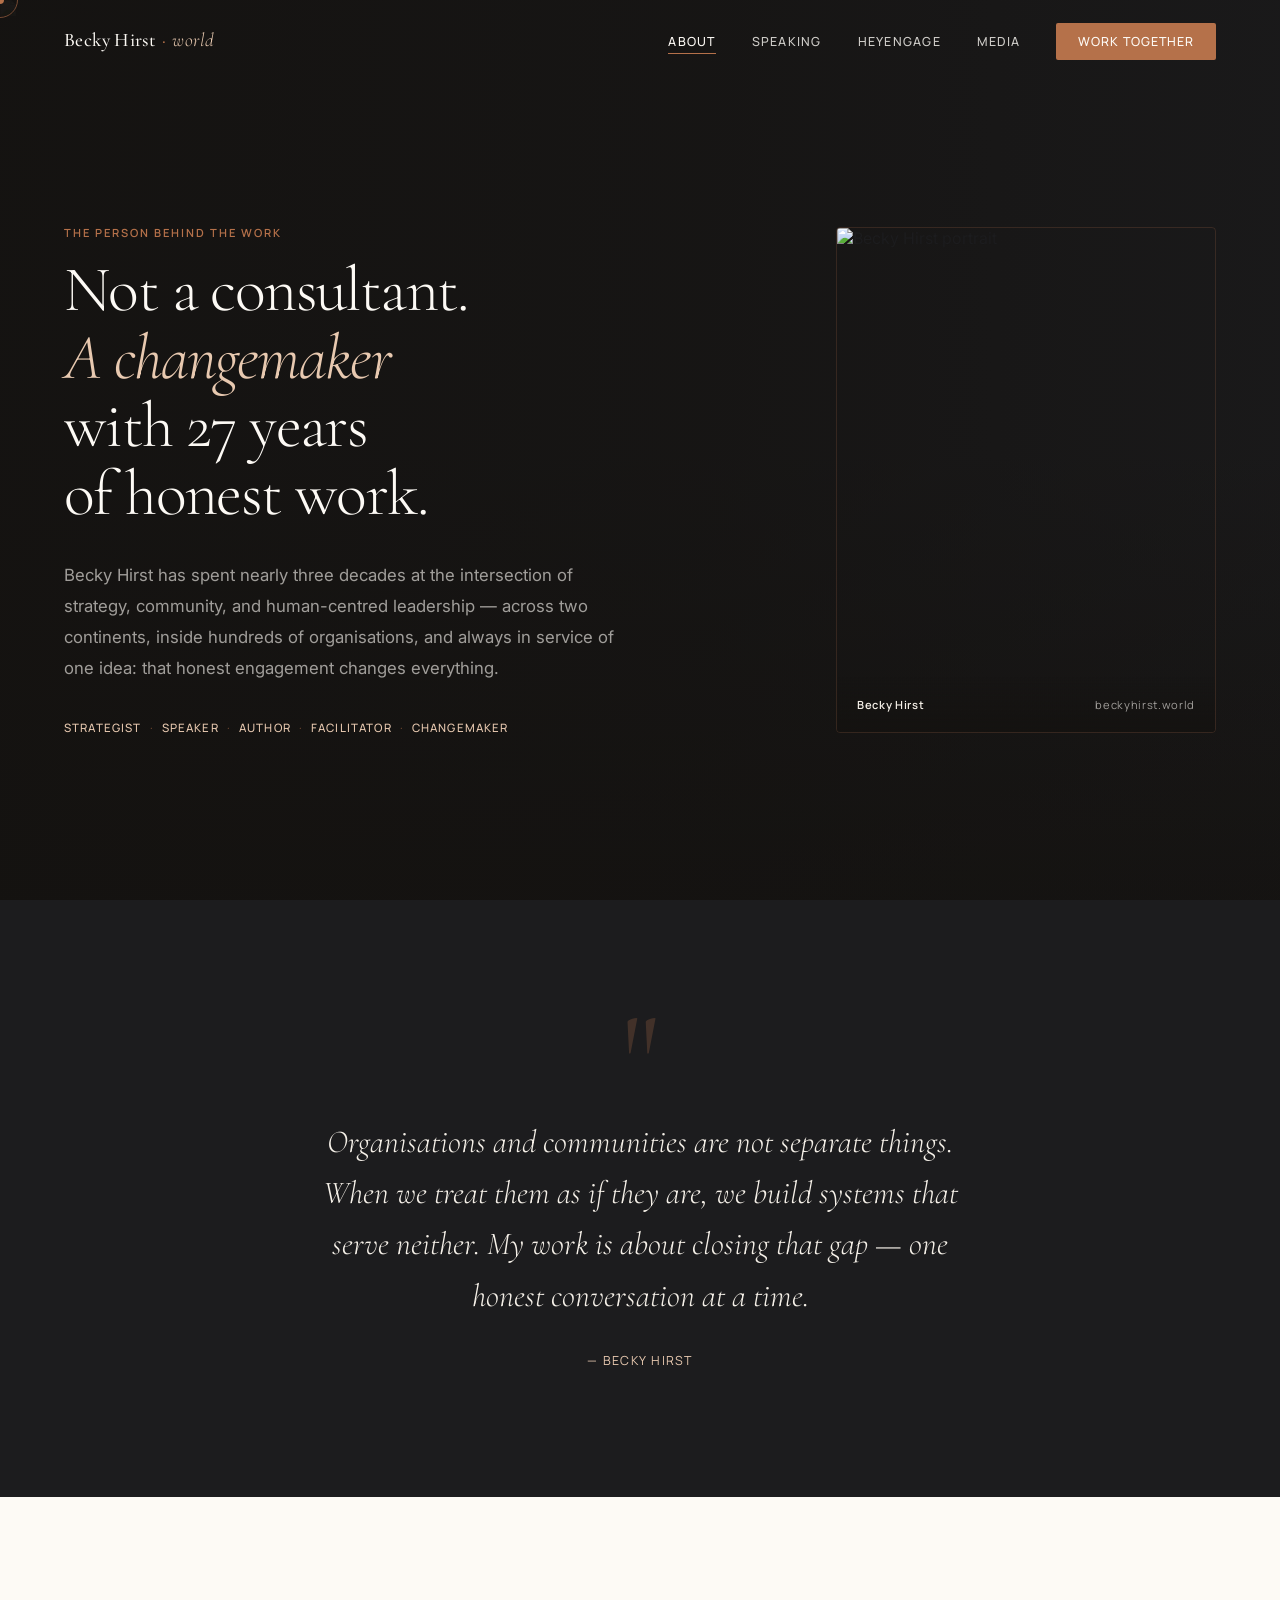
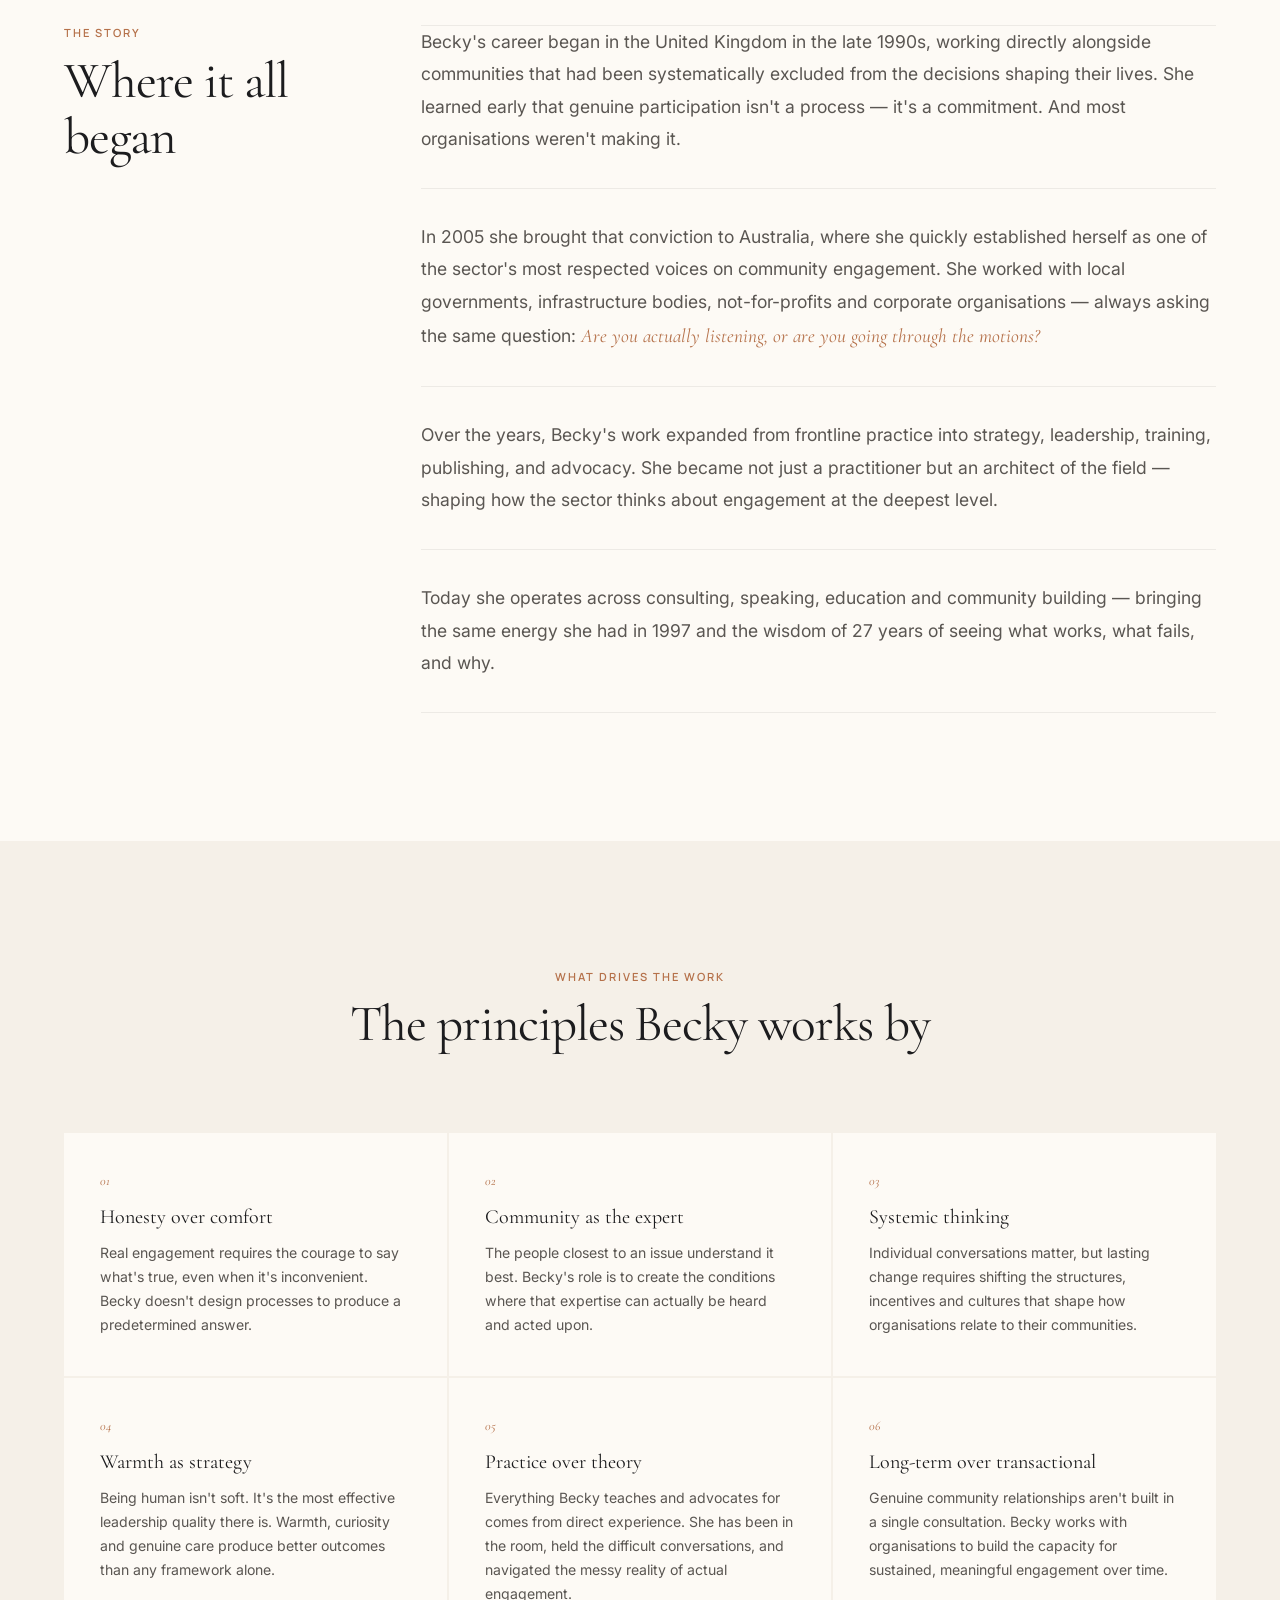
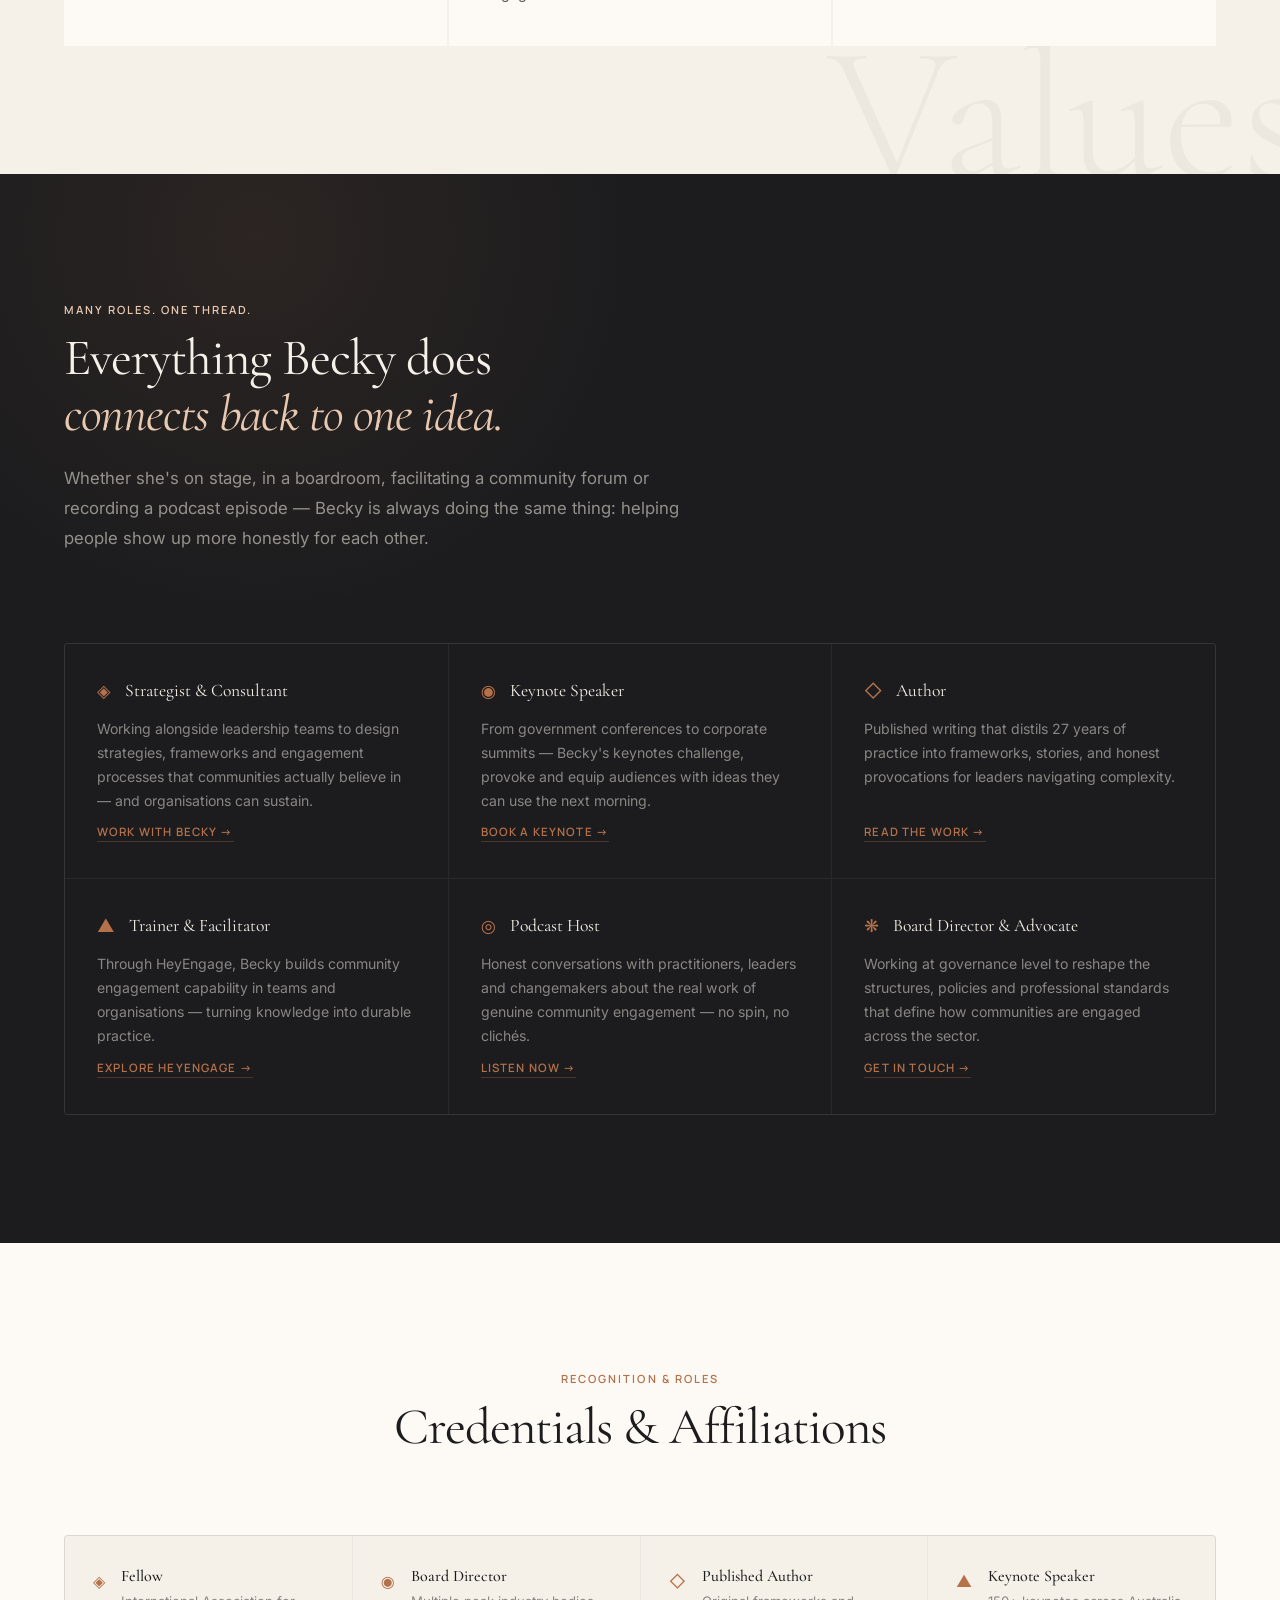
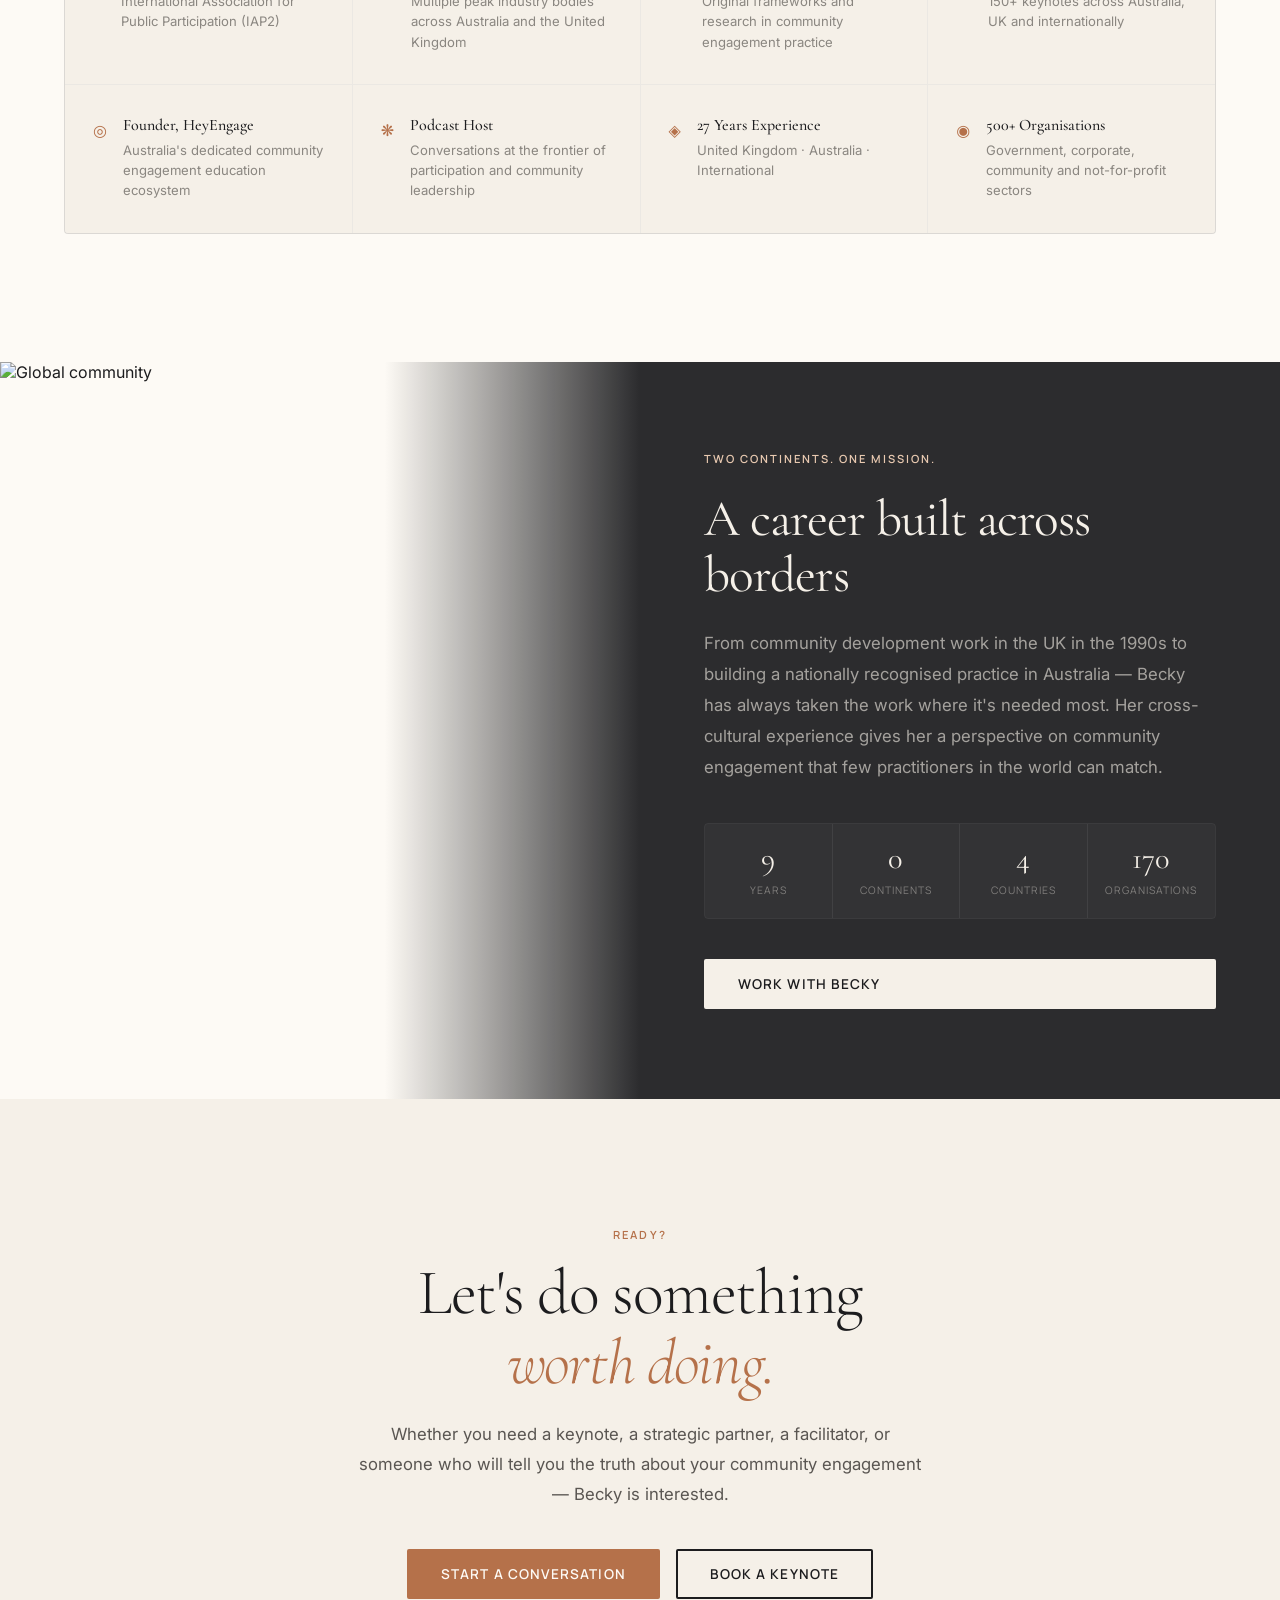
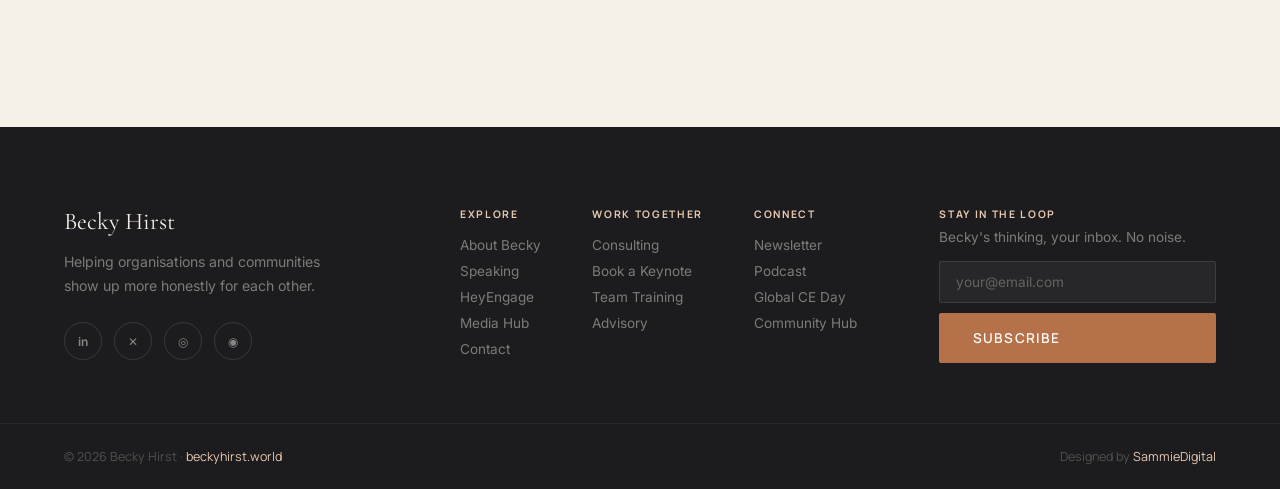
==== about.html @ a21f8114 "Add files via upload" ====
<!DOCTYPE html>
<html lang="en">
<head>
  <meta charset="UTF-8" />
  <meta name="viewport" content="width=device-width, initial-scale=1.0" />
  <meta name="description" content="About Becky Hirst — 27 years helping organisations and communities show up more honestly for each other. Community engagement specialist, strategist, author and changemaker." />
  <title>About — Becky Hirst</title>

  <link rel="preconnect" href="https://fonts.googleapis.com" />
  <link rel="preconnect" href="https://fonts.gstatic.com" crossorigin />
  <link href="https://fonts.googleapis.com/css2?family=Cormorant+Garamond:ital,wght@0,300;0,400;0,500;0,600;1,300;1,400;1,500&family=Inter:wght@300;400;500;600&family=Manrope:wght@300;400;500;600;700&display=swap" rel="stylesheet" />

  <link rel="stylesheet" href="styles.css" />
  <link rel="stylesheet" href="about.css" />
</head>
<body>

  <!-- CURSOR -->
  <div class="cursor" id="cursor"></div>
  <div class="cursor-follower" id="cursorFollower"></div>

  <!-- ===================== NAVIGATION ===================== -->
  <nav class="nav" id="nav">
    <div class="nav-inner">
      <a href="index.html" class="nav-logo">
        <span class="nav-logo-name">Becky Hirst</span>
        <span class="nav-logo-dot">·</span>
        <span class="nav-logo-world">world</span>
      </a>
      <ul class="nav-links" id="navLinks">
        <li><a href="about.html" class="nav-link nav-link--current">About</a></li>
        <li><a href="speaking.html" class="nav-link">Speaking</a></li>
        <li><a href="heyengage.html" class="nav-link">HeyEngage</a></li>
        <li><a href="media.html" class="nav-link">Media</a></li>
        <li><a href="contact.html" class="nav-link nav-link--cta">Work Together</a></li>
      </ul>
      <button class="nav-toggle" id="navToggle" aria-label="Toggle navigation">
        <span></span><span></span>
      </button>
    </div>
  </nav>

  <!-- ===================== HERO ===================== -->
  <section class="about-hero">
    <div class="about-hero-bg">
      <img
        src="https://images.unsplash.com/photo-1551836022-d5d88e9218df?w=1600&auto=format&fit=crop&q=80"
        alt="Becky Hirst"
        class="about-hero-img"
        loading="eager"
      />
      <div class="about-hero-overlay"></div>
    </div>

    <div class="about-hero-content">
      <div class="about-hero-left">
        <div class="reveal-up">
          <span class="section-eyebrow">The Person Behind the Work</span>
          <h1 class="about-hero-headline">
            Not a consultant.<br />
            <em>A changemaker</em><br />
            with 27 years<br />
            of honest work.
          </h1>
        </div>
        <p class="about-hero-sub reveal-up" data-delay="150">
          Becky Hirst has spent nearly three decades at the intersection of strategy, community, and human-centred leadership — across two continents, inside hundreds of organisations, and always in service of one idea: that honest engagement changes everything.
        </p>
        <div class="about-hero-roles reveal-up" data-delay="250">
          <span>Strategist</span>
          <span>·</span>
          <span>Speaker</span>
          <span>·</span>
          <span>Author</span>
          <span>·</span>
          <span>Facilitator</span>
          <span>·</span>
          <span>Changemaker</span>
        </div>
      </div>

      <div class="about-hero-right reveal-up" data-delay="100">
        <div class="about-hero-portrait">
          <img
            src="https://images.unsplash.com/photo-1573496359142-b8d87734a5a2?w=800&auto=format&fit=crop&q=80"
            alt="Becky Hirst portrait"
            loading="eager"
          />
          <div class="about-portrait-caption">
            <span>Becky Hirst</span>
            <span>beckyhirst.world</span>
          </div>
        </div>
      </div>
    </div>
  </section>

  <!-- ===================== SECTION: BELIEF ===================== -->
  <section class="belief">
    <div class="container">
      <div class="belief-inner reveal-up">
        <span class="belief-mark">"</span>
        <blockquote class="belief-quote">
          Organisations and communities are not separate things. When we treat them as if they are, we build systems that serve neither. My work is about closing that gap — one honest conversation at a time.
        </blockquote>
        <cite class="belief-cite">— Becky Hirst</cite>
      </div>
    </div>
  </section>

  <!-- ===================== SECTION: STORY ===================== -->
  <section class="story">
    <div class="container">
      <div class="story-grid">

        <div class="story-left reveal-up">
          <span class="section-eyebrow">The Story</span>
          <h2 class="section-title">Where it all began</h2>
        </div>

        <div class="story-right">
          <div class="story-block reveal-up" data-delay="0">
            <p>
              Becky's career began in the United Kingdom in the late 1990s, working directly alongside communities that had been systematically excluded from the decisions shaping their lives. She learned early that genuine participation isn't a process — it's a commitment. And most organisations weren't making it.
            </p>
          </div>

          <div class="story-block reveal-up" data-delay="100">
            <p>
              In 2005 she brought that conviction to Australia, where she quickly established herself as one of the sector's most respected voices on community engagement. She worked with local governments, infrastructure bodies, not-for-profits and corporate organisations — always asking the same question: <em>Are you actually listening, or are you going through the motions?</em>
            </p>
          </div>

          <div class="story-block reveal-up" data-delay="200">
            <p>
              Over the years, Becky's work expanded from frontline practice into strategy, leadership, training, publishing, and advocacy. She became not just a practitioner but an architect of the field — shaping how the sector thinks about engagement at the deepest level.
            </p>
          </div>

          <div class="story-block reveal-up" data-delay="300">
            <p>
              Today she operates across consulting, speaking, education and community building — bringing the same energy she had in 1997 and the wisdom of 27 years of seeing what works, what fails, and why.
            </p>
          </div>
        </div>

      </div>
    </div>
  </section>

  <!-- ===================== SECTION: VALUES ===================== -->
  <section class="values">
    <div class="values-bg-text" aria-hidden="true">Values</div>
    <div class="container">
      <div class="section-header reveal-up">
        <span class="section-eyebrow">What Drives the Work</span>
        <h2 class="section-title">The principles Becky works by</h2>
      </div>

      <div class="values-grid">

        <div class="value-card reveal-up" data-delay="0">
          <div class="value-number">01</div>
          <h3>Honesty over comfort</h3>
          <p>Real engagement requires the courage to say what's true, even when it's inconvenient. Becky doesn't design processes to produce a predetermined answer.</p>
        </div>

        <div class="value-card reveal-up" data-delay="80">
          <div class="value-number">02</div>
          <h3>Community as the expert</h3>
          <p>The people closest to an issue understand it best. Becky's role is to create the conditions where that expertise can actually be heard and acted upon.</p>
        </div>

        <div class="value-card reveal-up" data-delay="160">
          <div class="value-number">03</div>
          <h3>Systemic thinking</h3>
          <p>Individual conversations matter, but lasting change requires shifting the structures, incentives and cultures that shape how organisations relate to their communities.</p>
        </div>

        <div class="value-card reveal-up" data-delay="240">
          <div class="value-number">04</div>
          <h3>Warmth as strategy</h3>
          <p>Being human isn't soft. It's the most effective leadership quality there is. Warmth, curiosity and genuine care produce better outcomes than any framework alone.</p>
        </div>

        <div class="value-card reveal-up" data-delay="320">
          <div class="value-number">05</div>
          <h3>Practice over theory</h3>
          <p>Everything Becky teaches and advocates for comes from direct experience. She has been in the room, held the difficult conversations, and navigated the messy reality of actual engagement.</p>
        </div>

        <div class="value-card reveal-up" data-delay="400">
          <div class="value-number">06</div>
          <h3>Long-term over transactional</h3>
          <p>Genuine community relationships aren't built in a single consultation. Becky works with organisations to build the capacity for sustained, meaningful engagement over time.</p>
        </div>

      </div>
    </div>
  </section>

  <!-- ===================== SECTION: DIMENSIONS ===================== -->
  <section class="dimensions">
    <div class="dimensions-inner">

      <div class="dimensions-intro reveal-up">
        <span class="section-eyebrow section-eyebrow--light">Many Roles. One Thread.</span>
        <h2 class="section-title section-title--light">Everything Becky does<br /><em>connects back to one idea.</em></h2>
        <p>Whether she's on stage, in a boardroom, facilitating a community forum or recording a podcast episode — Becky is always doing the same thing: helping people show up more honestly for each other.</p>
      </div>

      <div class="dimensions-cards">

        <div class="dim-card reveal-up" data-delay="0">
          <div class="dim-card-top">
            <span class="dim-icon">◈</span>
            <h3>Strategist & Consultant</h3>
          </div>
          <p>Working alongside leadership teams to design strategies, frameworks and engagement processes that communities actually believe in — and organisations can sustain.</p>
          <a href="contact.html" class="dim-link">Work with Becky →</a>
        </div>

        <div class="dim-card reveal-up" data-delay="80">
          <div class="dim-card-top">
            <span class="dim-icon">◉</span>
            <h3>Keynote Speaker</h3>
          </div>
          <p>From government conferences to corporate summits — Becky's keynotes challenge, provoke and equip audiences with ideas they can use the next morning.</p>
          <a href="speaking.html" class="dim-link">Book a Keynote →</a>
        </div>

        <div class="dim-card reveal-up" data-delay="160">
          <div class="dim-card-top">
            <span class="dim-icon">◇</span>
            <h3>Author</h3>
          </div>
          <p>Published writing that distils 27 years of practice into frameworks, stories, and honest provocations for leaders navigating complexity.</p>
          <a href="media.html" class="dim-link">Read the Work →</a>
        </div>

        <div class="dim-card reveal-up" data-delay="240">
          <div class="dim-card-top">
            <span class="dim-icon">▲</span>
            <h3>Trainer & Facilitator</h3>
          </div>
          <p>Through HeyEngage, Becky builds community engagement capability in teams and organisations — turning knowledge into durable practice.</p>
          <a href="heyengage.html" class="dim-link">Explore HeyEngage →</a>
        </div>

        <div class="dim-card reveal-up" data-delay="320">
          <div class="dim-card-top">
            <span class="dim-icon">◎</span>
            <h3>Podcast Host</h3>
          </div>
          <p>Honest conversations with practitioners, leaders and changemakers about the real work of genuine community engagement — no spin, no clichés.</p>
          <a href="media.html" class="dim-link">Listen Now →</a>
        </div>

        <div class="dim-card reveal-up" data-delay="400">
          <div class="dim-card-top">
            <span class="dim-icon">❋</span>
            <h3>Board Director & Advocate</h3>
          </div>
          <p>Working at governance level to reshape the structures, policies and professional standards that define how communities are engaged across the sector.</p>
          <a href="contact.html" class="dim-link">Get in Touch →</a>
        </div>

      </div>
    </div>
  </section>

  <!-- ===================== SECTION: CREDENTIALS ===================== -->
  <section class="credentials">
    <div class="container">
      <div class="section-header reveal-up">
        <span class="section-eyebrow">Recognition & Roles</span>
        <h2 class="section-title">Credentials & Affiliations</h2>
      </div>

      <div class="creds-grid">

        <div class="cred-item reveal-up" data-delay="0">
          <div class="cred-icon">◈</div>
          <div class="cred-body">
            <h4>Fellow</h4>
            <p>International Association for Public Participation (IAP2)</p>
          </div>
        </div>

        <div class="cred-item reveal-up" data-delay="60">
          <div class="cred-icon">◉</div>
          <div class="cred-body">
            <h4>Board Director</h4>
            <p>Multiple peak industry bodies across Australia and the United Kingdom</p>
          </div>
        </div>

        <div class="cred-item reveal-up" data-delay="120">
          <div class="cred-icon">◇</div>
          <div class="cred-body">
            <h4>Published Author</h4>
            <p>Original frameworks and research in community engagement practice</p>
          </div>
        </div>

        <div class="cred-item reveal-up" data-delay="180">
          <div class="cred-icon">▲</div>
          <div class="cred-body">
            <h4>Keynote Speaker</h4>
            <p>150+ keynotes across Australia, UK and internationally</p>
          </div>
        </div>

        <div class="cred-item reveal-up" data-delay="240">
          <div class="cred-icon">◎</div>
          <div class="cred-body">
            <h4>Founder, HeyEngage</h4>
            <p>Australia's dedicated community engagement education ecosystem</p>
          </div>
        </div>

        <div class="cred-item reveal-up" data-delay="300">
          <div class="cred-icon">❋</div>
          <div class="cred-body">
            <h4>Podcast Host</h4>
            <p>Conversations at the frontier of participation and community leadership</p>
          </div>
        </div>

        <div class="cred-item reveal-up" data-delay="360">
          <div class="cred-icon">◈</div>
          <div class="cred-body">
            <h4>27 Years Experience</h4>
            <p>United Kingdom · Australia · International</p>
          </div>
        </div>

        <div class="cred-item reveal-up" data-delay="420">
          <div class="cred-icon">◉</div>
          <div class="cred-body">
            <h4>500+ Organisations</h4>
            <p>Government, corporate, community and not-for-profit sectors</p>
          </div>
        </div>

      </div>
    </div>
  </section>

  <!-- ===================== SECTION: GLOBAL ===================== -->
  <section class="global-reach">
    <div class="global-image-col">
      <img
        src="https://images.unsplash.com/photo-1529156069898-49953e39b3ac?w=900&auto=format&fit=crop&q=80"
        alt="Global community"
        class="global-img"
        loading="lazy"
      />
      <div class="global-img-overlay"></div>
    </div>

    <div class="global-content-col reveal-up">
      <span class="section-eyebrow section-eyebrow--light">Two Continents. One Mission.</span>
      <h2 class="section-title section-title--light">A career built across borders</h2>
      <p class="global-desc">
        From community development work in the UK in the 1990s to building a nationally recognised practice in Australia — Becky has always taken the work where it's needed most. Her cross-cultural experience gives her a perspective on community engagement that few practitioners in the world can match.
      </p>

      <div class="global-stats">
        <div class="global-stat">
          <strong class="counter" data-count="27">0</strong>
          <span>Years</span>
        </div>
        <div class="global-stat">
          <strong class="counter" data-count="2">0</strong>
          <span>Continents</span>
        </div>
        <div class="global-stat">
          <strong class="counter" data-count="12">0</strong>
          <span>Countries</span>
        </div>
        <div class="global-stat">
          <strong class="counter" data-count="500">0</strong>
          <span>Organisations</span>
        </div>
      </div>

      <a href="contact.html" class="btn btn-light">Work with Becky</a>
    </div>
  </section>

  <!-- ===================== SECTION: CTA ===================== -->
  <section class="about-cta">
    <div class="container">
      <div class="about-cta-inner reveal-up">
        <span class="section-eyebrow">Ready?</span>
        <h2 class="about-cta-headline">
          Let's do something<br /><em>worth doing.</em>
        </h2>
        <p>Whether you need a keynote, a strategic partner, a facilitator, or someone who will tell you the truth about your community engagement — Becky is interested.</p>
        <div class="about-cta-actions">
          <a href="contact.html" class="btn btn-primary">Start a Conversation</a>
          <a href="speaking.html" class="btn btn-outline">Book a Keynote</a>
        </div>
      </div>
    </div>
  </section>

  <!-- ===================== FOOTER ===================== -->
  <footer class="footer">
    <div class="footer-inner">
      <div class="footer-brand">
        <a href="index.html" class="footer-logo">Becky Hirst</a>
        <p class="footer-tagline">Helping organisations and communities<br />show up more honestly for each other.</p>
        <div class="footer-socials">
          <a href="#" class="social-link" aria-label="LinkedIn">in</a>
          <a href="#" class="social-link" aria-label="Twitter/X">✕</a>
          <a href="#" class="social-link" aria-label="Instagram">◎</a>
          <a href="#" class="social-link" aria-label="Podcast">◉</a>
        </div>
      </div>

      <nav class="footer-nav" aria-label="Footer navigation">
        <div class="footer-nav-col">
          <h5>Explore</h5>
          <a href="about.html">About Becky</a>
          <a href="speaking.html">Speaking</a>
          <a href="heyengage.html">HeyEngage</a>
          <a href="media.html">Media Hub</a>
          <a href="contact.html">Contact</a>
        </div>
        <div class="footer-nav-col">
          <h5>Work Together</h5>
          <a href="contact.html">Consulting</a>
          <a href="speaking.html">Book a Keynote</a>
          <a href="heyengage.html">Team Training</a>
          <a href="contact.html">Advisory</a>
        </div>
        <div class="footer-nav-col">
          <h5>Connect</h5>
          <a href="#">Newsletter</a>
          <a href="#">Podcast</a>
          <a href="#">Global CE Day</a>
          <a href="#">Community Hub</a>
        </div>
      </nav>

      <div class="footer-newsletter">
        <h5>Stay in the loop</h5>
        <p>Becky's thinking, your inbox. No noise.</p>
        <div class="footer-form">
          <input type="email" placeholder="your@email.com" aria-label="Newsletter email" />
          <button class="btn btn-primary">Subscribe</button>
        </div>
      </div>
    </div>

    <div class="footer-bottom">
      <p>© 2026 Becky Hirst · <a href="index.html">beckyhirst.world</a></p>
      <p>Designed by <a href="https://sammiedigital.vercel.app/" target="_blank" rel="noopener noreferrer">SammieDigital</a></p>
    </div>
  </footer>

  <script src="script.js"></script>
</body>
</html>
---- styles.css ----
/* =====================================================
   BECKY HIRST · beckyhirst.world
   styles.css — Complete Design System
   ===================================================== */

/* ===================== CSS VARIABLES ===================== */
:root {
  /* Palette */
  --cream:        #F5F0E8;
  --cream-deep:   #EDE6D6;
  --charcoal:     #1C1C1E;
  --charcoal-mid: #2C2C2E;
  --charcoal-soft:#3A3A3C;
  --bronze:       #B5714A;
  --bronze-light: #C98A62;
  --bronze-pale:  #E8C9B0;
  --sage:         #7A8C7A;
  --sage-light:   #9BAA9B;
  --warm-white:   #FDFAF5;
  --mid-tone:     #8A8680;
  --text-primary: #1C1C1E;
  --text-secondary:#5A5652;
  --text-muted:   #8A8680;

  /* Typography */
  --font-display: 'Cormorant Garamond', Georgia, serif;
  --font-body:    'Inter', 'Manrope', system-ui, sans-serif;
  --font-ui:      'Manrope', 'Inter', system-ui, sans-serif;

  /* Spacing */
  --section-pad:  clamp(80px, 10vw, 140px);
  --container:    1280px;
  --gutter:       clamp(24px, 5vw, 80px);

  /* Motion */
  --ease-out:     cubic-bezier(0.16, 1, 0.3, 1);
  --ease-in-out:  cubic-bezier(0.65, 0, 0.35, 1);
  --dur-fast:     200ms;
  --dur-med:      400ms;
  --dur-slow:     700ms;
  --dur-xslow:    1000ms;
}

/* ===================== RESET & BASE ===================== */
*, *::before, *::after { box-sizing: border-box; margin: 0; padding: 0; }

html {
  scroll-behavior: smooth;
  font-size: 16px;
  -webkit-font-smoothing: antialiased;
  -moz-osx-font-smoothing: grayscale;
}

body {
  font-family: var(--font-body);
  color: var(--text-primary);
  background-color: var(--warm-white);
  overflow-x: hidden;
  cursor: none;
}

@media (hover: none) { body { cursor: auto; } }

img { display: block; width: 100%; height: 100%; object-fit: cover; }
a { text-decoration: none; color: inherit; }
button { cursor: none; border: none; background: none; font-family: inherit; }
input, textarea, select { font-family: var(--font-body); }
ul { list-style: none; }

/* ===================== CUSTOM CURSOR ===================== */
.cursor {
  position: fixed; top: 0; left: 0;
  width: 8px; height: 8px;
  background: var(--bronze);
  border-radius: 50%;
  pointer-events: none;
  z-index: 9999;
  transform: translate(-50%, -50%);
  transition: width var(--dur-fast), height var(--dur-fast), background var(--dur-fast);
}

.cursor-follower {
  position: fixed; top: 0; left: 0;
  width: 36px; height: 36px;
  border: 1.5px solid var(--bronze);
  border-radius: 50%;
  pointer-events: none;
  z-index: 9998;
  transform: translate(-50%, -50%);
  transition: transform 0.15s var(--ease-out), width var(--dur-med), height var(--dur-med), opacity var(--dur-fast);
  opacity: 0.6;
}

body.cursor-hover .cursor { width: 12px; height: 12px; background: var(--charcoal); }
body.cursor-hover .cursor-follower { width: 56px; height: 56px; opacity: 0.3; }

@media (hover: none) { .cursor, .cursor-follower { display: none; } }

/* ===================== TYPOGRAPHY ===================== */
h1, h2, h3, h4 { font-family: var(--font-display); font-weight: 400; line-height: 1.1; }

h1 { font-size: clamp(2.8rem, 6vw, 5.5rem); letter-spacing: -0.02em; }
h2 { font-size: clamp(2rem, 4vw, 3.5rem); }
h3 { font-size: clamp(1.3rem, 2.5vw, 1.9rem); }
h4 { font-size: clamp(1.1rem, 1.8vw, 1.4rem); }

.section-title { font-family: var(--font-display); font-weight: 400; letter-spacing: -0.02em; line-height: 1.1; color: var(--charcoal); }
.section-title--light { color: var(--cream); }

.section-eyebrow {
  font-family: var(--font-ui);
  font-size: 0.7rem;
  font-weight: 600;
  letter-spacing: 0.18em;
  text-transform: uppercase;
  color: var(--bronze);
  margin-bottom: 0.8rem;
  display: block;
}
.section-eyebrow--light { color: var(--bronze-pale); }

.section-desc {
  font-size: clamp(1rem, 1.5vw, 1.15rem);
  color: var(--text-secondary);
  line-height: 1.75;
  max-width: 560px;
  margin: 0 auto;
}

.section-header {
  text-align: center;
  margin-bottom: clamp(50px, 7vw, 80px);
}

.section-header .section-title { margin-bottom: 1rem; }

/* ===================== LAYOUT ===================== */
.container {
  max-width: var(--container);
  margin: 0 auto;
  padding: 0 var(--gutter);
}

/* ===================== BUTTONS ===================== */
.btn {
  display: inline-flex;
  align-items: center;
  gap: 0.5rem;
  font-family: var(--font-ui);
  font-size: 0.85rem;
  font-weight: 600;
  letter-spacing: 0.08em;
  text-transform: uppercase;
  padding: 14px 32px;
  border-radius: 2px;
  transition: all var(--dur-med) var(--ease-out);
  white-space: nowrap;
  cursor: none;
}

.btn-primary {
  background: var(--bronze);
  color: var(--warm-white);
  border: 2px solid var(--bronze);
}
.btn-primary:hover {
  background: var(--charcoal);
  border-color: var(--charcoal);
  transform: translateY(-2px);
}

.btn-ghost {
  background: transparent;
  color: var(--warm-white);
  border: 2px solid rgba(255,255,255,0.5);
}
.btn-ghost:hover {
  background: rgba(255,255,255,0.1);
  border-color: rgba(255,255,255,0.9);
}

.btn-ghost-light {
  background: transparent;
  color: var(--cream);
  border: 2px solid rgba(245,240,232,0.4);
}
.btn-ghost-light:hover {
  background: rgba(245,240,232,0.1);
  border-color: var(--cream);
}

.btn-light {
  background: var(--cream);
  color: var(--charcoal);
  border: 2px solid var(--cream);
}
.btn-light:hover {
  background: transparent;
  color: var(--cream);
}

.btn-outline {
  background: transparent;
  color: var(--charcoal);
  border: 2px solid var(--charcoal);
}
.btn-outline:hover {
  background: var(--charcoal);
  color: var(--warm-white);
}

.btn--full { width: 100%; justify-content: center; }

/* ===================== SCROLL ANIMATIONS ===================== */
.reveal-up {
  opacity: 0;
  transform: translateY(30px);
  transition: opacity 0.8s var(--ease-out), transform 0.8s var(--ease-out);
}
.reveal-up.is-visible { opacity: 1; transform: translateY(0); }

/* ===================== NAVIGATION ===================== */
.nav {
  position: fixed;
  top: 0; left: 0; right: 0;
  z-index: 1000;
  padding: 28px var(--gutter);
  transition: background var(--dur-med), padding var(--dur-med), backdrop-filter var(--dur-med);
}

.nav.scrolled {
  background: rgba(28, 28, 30, 0.92);
  backdrop-filter: blur(20px);
  -webkit-backdrop-filter: blur(20px);
  padding: 18px var(--gutter);
}

.nav-inner {
  max-width: var(--container);
  margin: 0 auto;
  display: flex;
  align-items: center;
  justify-content: space-between;
}

.nav-logo {
  font-family: var(--font-display);
  font-size: 1.2rem;
  color: var(--warm-white);
  letter-spacing: 0.02em;
  font-weight: 500;
}
.nav-logo-dot { color: var(--bronze); margin: 0 2px; }
.nav-logo-world { font-style: italic; font-weight: 300; color: var(--bronze-pale); }

.nav-links {
  display: flex;
  align-items: center;
  gap: 36px;
}

.nav-link {
  font-family: var(--font-ui);
  font-size: 0.78rem;
  font-weight: 500;
  letter-spacing: 0.1em;
  text-transform: uppercase;
  color: rgba(253,250,245,0.8);
  transition: color var(--dur-fast);
  position: relative;
}
.nav-link::after {
  content: '';
  position: absolute;
  bottom: -4px; left: 0;
  width: 0; height: 1px;
  background: var(--bronze);
  transition: width var(--dur-med) var(--ease-out);
}
.nav-link:hover { color: var(--warm-white); }
.nav-link:hover::after { width: 100%; }

.nav-link--cta {
  background: var(--bronze);
  color: var(--warm-white);
  padding: 10px 22px;
  border-radius: 2px;
  letter-spacing: 0.08em;
}
.nav-link--cta::after { display: none; }
.nav-link--cta:hover { background: var(--charcoal); }

.nav-toggle {
  display: none;
  flex-direction: column;
  gap: 6px;
  padding: 4px;
  cursor: none;
}
.nav-toggle span {
  display: block;
  width: 24px; height: 1.5px;
  background: var(--warm-white);
  transition: all var(--dur-med);
}

@media (max-width: 900px) {
  .nav-toggle { display: flex; }
  .nav-links {
    position: fixed;
    top: 0; right: 0;
    width: 100%; max-width: 340px;
    height: 100vh;
    background: var(--charcoal);
    flex-direction: column;
    justify-content: center;
    align-items: flex-start;
    padding: 80px 48px;
    gap: 28px;
    transform: translateX(100%);
    transition: transform var(--dur-slow) var(--ease-out);
    z-index: 999;
  }
  .nav-links.open { transform: translateX(0); }
  .nav-link { font-size: 1rem; color: var(--cream); }
  .nav-link--cta { margin-top: 16px; }
  .nav.nav-open .nav-toggle span:first-child { transform: rotate(45deg) translate(5px, 5px); }
  .nav.nav-open .nav-toggle span:last-child { transform: rotate(-45deg) translate(5px, -5px); }
}

/* ===================== HERO ===================== */
.hero {
  position: relative;
  height: 100vh;
  min-height: 720px;
  display: flex;
  flex-direction: column;
  justify-content: center;
  overflow: hidden;
}

.hero-bg { position: absolute; inset: 0; }

.hero-image-wrap {
  position: absolute; inset: 0;
  transform: scale(1.06);
  transition: transform 7s ease-out;
}
.hero-image-wrap.loaded { transform: scale(1); }

.hero-image {
  width: 100%; height: 100%;
  object-fit: cover;
  object-position: 60% 20%;
}

.hero-image-overlay {
  position: absolute; inset: 0;
  background:
    linear-gradient(to right, rgba(20,18,16,0.82) 0%, rgba(20,18,16,0.55) 50%, rgba(20,18,16,0.15) 100%),
    linear-gradient(to top, rgba(20,18,16,0.6) 0%, transparent 40%);
}

.hero-grain {
  position: absolute; inset: 0;
  opacity: 0.035;
  background-image: url("data:image/svg+xml,%3Csvg viewBox='0 0 256 256' xmlns='http://www.w3.org/2000/svg'%3E%3Cfilter id='noise'%3E%3CfeTurbulence type='fractalNoise' baseFrequency='0.9' numOctaves='4' stitchTiles='stitch'/%3E%3C/filter%3E%3Crect width='100%25' height='100%25' filter='url(%23noise)'/%3E%3C/svg%3E");
  background-size: 200px;
}

/* Two-column hero layout: content left, space for portrait right */
.hero-content {
  position: relative;
  z-index: 2;
  max-width: var(--container);
  margin: 0 auto;
  width: 100%;
  padding: 120px var(--gutter) 80px;
  display: grid;
  grid-template-columns: 1fr 1fr;
  align-items: center;
  min-height: 100%;
}

.hero-content-inner {
  display: flex;
  flex-direction: column;
  justify-content: center;
  grid-column: 1 / -1;
}

.hero-eyebrow {
  display: flex;
  align-items: center;
  gap: 14px;
  font-family: var(--font-ui);
  font-size: 0.68rem;
  font-weight: 600;
  letter-spacing: 0.2em;
  text-transform: uppercase;
  color: var(--bronze-pale);
  margin-bottom: 32px;
  opacity: 0.85;
}
.eyebrow-line {
  display: block;
  width: 36px; height: 1px;
  background: var(--bronze);
  flex-shrink: 0;
}

.hero-headline {
  font-family: var(--font-display);
  font-size: clamp(3rem, 5.2vw, 5.2rem);
  font-weight: 300;
  line-height: 1.06;
  color: var(--warm-white);
  letter-spacing: -0.025em;
  margin-bottom: 36px;
  max-width: 640px;
}
.hero-headline em {
  font-style: italic;
  color: var(--bronze-pale);
  font-weight: 300;
}

.hero-sub {
  font-family: var(--font-ui);
  font-size: clamp(0.88rem, 1.2vw, 1rem);
  color: rgba(253,250,245,0.55);
  letter-spacing: 0.1em;
  margin-bottom: 52px;
  font-weight: 300;
  text-transform: uppercase;
}

.hero-bottom-row {
  display: flex;
  align-items: center;
  justify-content: space-between;
  gap: 24px;
  flex-wrap: wrap;
}

.hero-actions {
  display: flex;
  gap: 14px;
  flex-wrap: wrap;
  align-items: center;
}

.hero-scroll-hint {
  position: absolute;
  bottom: 40px;
  left: var(--gutter);
  display: flex;
  flex-direction: row;
  align-items: center;
  gap: 14px;
  z-index: 3;
  opacity: 0.45;
}
.hero-scroll-hint:hover { opacity: 0.7; }
.hero-scroll-line {
  width: 48px; height: 1px;
  background: var(--warm-white);
  animation: scrollPulse 2s ease-in-out infinite;
}
.hero-scroll-hint span {
  font-family: var(--font-ui);
  font-size: 0.6rem;
  letter-spacing: 0.2em;
  text-transform: uppercase;
  color: var(--warm-white);
}

@keyframes scrollPulse {
  0%, 100% { width: 48px; opacity: 1; }
  50% { width: 64px; opacity: 0.6; }
}

@media (max-width: 860px) {
  .hero-content {
    grid-template-columns: 1fr;
    padding: 110px var(--gutter) 80px;
    align-items: flex-end;
  }
  .hero-headline { font-size: clamp(2.6rem, 7vw, 4rem); }
  .hero-image { object-position: 60% 20%; }
  .hero-stats { display: none; }
  .hero-bottom-row { justify-content: flex-start; }
}

@media (max-width: 540px) {
  .hero-content { padding-bottom: 60px; }
  .hero-sub { margin-bottom: 28px; }
  .hero-actions { flex-direction: column; gap: 10px; }
  .hero-actions .btn { text-align: center; justify-content: center; }
}

.hero-stats {
  display: flex;
  align-items: center;
  gap: 0;
}

.hero-stat {
  display: flex;
  flex-direction: column;
  align-items: center;
  padding: 0 24px;
  text-align: center;
}

.hero-stat-num {
  font-family: var(--font-display);
  font-size: 2rem;
  font-weight: 400;
  color: var(--warm-white);
  line-height: 1;
  margin-bottom: 4px;
}

.hero-stat-label {
  font-family: var(--font-ui);
  font-size: 0.62rem;
  letter-spacing: 0.1em;
  text-transform: uppercase;
  color: rgba(253,250,245,0.5);
}

.hero-stat-divider {
  width: 1px; height: 32px;
  background: rgba(255,255,255,0.12);
}

@media (max-width: 768px) {
  .hero-stats { display: none; }
  .hero-content { padding-bottom: 100px; }
}

/* ===================== SECTION 2: WORLD ===================== */
.world {
  padding: var(--section-pad) 0;
  background: var(--warm-white);
}

.world-grid {
  display: grid;
  grid-template-columns: repeat(3, 1fr);
  gap: 20px;
}

.world-card {
  position: relative;
  aspect-ratio: 3/4;
  overflow: hidden;
  border-radius: 4px;
  cursor: none;
}

.world-card-inner {
  position: relative;
  width: 100%; height: 100%;
}

.world-card-front,
.world-card-back {
  position: absolute;
  inset: 0;
  padding: 36px 32px;
  display: flex;
  flex-direction: column;
  justify-content: flex-end;
  transition: opacity var(--dur-slow) var(--ease-out), transform var(--dur-slow) var(--ease-out);
}

.world-card-front {
  background: linear-gradient(160deg, var(--cream-deep), var(--cream));
  border: 1px solid rgba(181,113,74,0.15);
}

.world-card:nth-child(2) .world-card-front { background: linear-gradient(160deg, #2C2C2E, #1C1C1E); }
.world-card:nth-child(2) .world-card-title { color: var(--warm-white); }
.world-card:nth-child(2) .world-card-teaser { color: rgba(253,250,245,0.5); }
.world-card:nth-child(2) .world-card-icon { color: var(--bronze); }

.world-card:nth-child(4) .world-card-front { background: linear-gradient(160deg, #4A3728, #3A2A1E); }
.world-card:nth-child(4) .world-card-title { color: var(--warm-white); }
.world-card:nth-child(4) .world-card-teaser { color: rgba(253,250,245,0.5); }
.world-card:nth-child(4) .world-card-icon { color: var(--bronze-pale); }

.world-card:nth-child(6) .world-card-front { background: linear-gradient(160deg, #3A4A3A, #2A3A2A); }
.world-card:nth-child(6) .world-card-title { color: var(--warm-white); }
.world-card:nth-child(6) .world-card-teaser { color: rgba(253,250,245,0.5); }
.world-card:nth-child(6) .world-card-icon { color: var(--sage-light); }

.world-card-icon {
  font-size: 1.8rem;
  color: var(--bronze);
  margin-bottom: 12px;
  line-height: 1;
  display: block;
}

.world-card-title {
  font-family: var(--font-display);
  font-size: 1.5rem;
  font-weight: 400;
  color: var(--charcoal);
  margin-bottom: 6px;
}

.world-card-teaser {
  font-family: var(--font-ui);
  font-size: 0.78rem;
  color: var(--text-muted);
  letter-spacing: 0.06em;
}

.world-card-back {
  background: var(--bronze);
  color: var(--warm-white);
  justify-content: center;
  opacity: 0;
  transform: translateY(12px);
}

.world-card-back h3 {
  font-family: var(--font-display);
  font-size: 1.4rem;
  font-weight: 400;
  margin-bottom: 14px;
  color: var(--warm-white);
}

.world-card-back p {
  font-size: 0.9rem;
  line-height: 1.65;
  color: rgba(253,250,245,0.85);
  margin-bottom: 20px;
}

.world-card-link {
  font-family: var(--font-ui);
  font-size: 0.75rem;
  font-weight: 600;
  letter-spacing: 0.1em;
  text-transform: uppercase;
  color: var(--warm-white);
  border-bottom: 1px solid rgba(255,255,255,0.4);
  padding-bottom: 3px;
  width: fit-content;
  transition: border-color var(--dur-fast);
}
.world-card-link:hover { border-color: var(--warm-white); }

.world-card:hover .world-card-front { opacity: 0; transform: translateY(-8px); }
.world-card:hover .world-card-back { opacity: 1; transform: translateY(0); }

@media (max-width: 900px) { .world-grid { grid-template-columns: repeat(2, 1fr); } }
@media (max-width: 540px) { .world-grid { grid-template-columns: 1fr; gap: 12px; }
  .world-card { aspect-ratio: 16/9; } }

/* ===================== SECTION 3: SERVICES ===================== */
.services {
  padding: var(--section-pad) 0;
  background: var(--charcoal);
  position: relative;
  overflow: hidden;
}

.services-bg-text {
  position: absolute;
  top: 50%;
  right: -2%;
  transform: translateY(-50%);
  font-family: var(--font-display);
  font-size: clamp(120px, 15vw, 200px);
  font-weight: 300;
  color: rgba(255,255,255,0.025);
  pointer-events: none;
  white-space: nowrap;
  line-height: 1;
}

.services-layout {
  display: grid;
  grid-template-columns: 1fr 1.4fr;
  gap: clamp(48px, 7vw, 100px);
  align-items: start;
}

.services-left .section-title { color: var(--cream); margin-bottom: 20px; }
.services-left .section-eyebrow { color: var(--bronze-pale); }

.services-intro {
  font-size: clamp(1rem, 1.5vw, 1.1rem);
  color: rgba(245,240,232,0.65);
  line-height: 1.75;
  margin-bottom: 36px;
}

.service-item {
  display: grid;
  grid-template-columns: 48px 1fr;
  gap: 24px;
  padding: 32px 0;
  border-bottom: 1px solid rgba(255,255,255,0.07);
  transition: all var(--dur-med);
  align-items: start;
}
.service-item:first-child { border-top: 1px solid rgba(255,255,255,0.07); }
.service-item:hover { padding-left: 8px; }

.service-number {
  font-family: var(--font-display);
  font-size: 0.9rem;
  color: var(--bronze);
  letter-spacing: 0.05em;
  padding-top: 4px;
  font-style: italic;
}

.service-body h3 {
  font-family: var(--font-display);
  font-size: 1.3rem;
  font-weight: 400;
  color: var(--cream);
  margin-bottom: 8px;
}

.service-body p {
  font-size: 0.92rem;
  color: rgba(245,240,232,0.55);
  line-height: 1.7;
}

@media (max-width: 900px) {
  .services-layout { grid-template-columns: 1fr; gap: 48px; }
}

/* ===================== SECTION 4: SPEAKING ===================== */
.speaking {
  display: grid;
  grid-template-columns: 1fr 1fr;
  min-height: 85vh;
}

.speaking-image-col {
  position: relative;
  overflow: hidden;
}

.speaking-hero-img {
  width: 100%; height: 100%;
  object-fit: cover;
  transform-origin: center;
  transition: transform 0.1s linear;
}

.speaking-quote-overlay {
  position: absolute;
  bottom: 0; left: 0; right: 0;
  padding: 40px;
  background: linear-gradient(to top, rgba(28,28,30,0.9), transparent);
}

.speaking-quote-overlay blockquote {
  font-family: var(--font-display);
  font-style: italic;
  font-size: 1.15rem;
  color: var(--warm-white);
  line-height: 1.5;
  margin-bottom: 8px;
}

.speaking-quote-overlay cite {
  font-family: var(--font-ui);
  font-size: 0.75rem;
  color: var(--bronze-pale);
  letter-spacing: 0.06em;
}

.speaking-content-col {
  padding: clamp(48px, 7vw, 100px) clamp(40px, 5vw, 80px);
  background: var(--cream);
  display: flex;
  flex-direction: column;
  justify-content: center;
  gap: 36px;
}

.speaking-desc {
  font-size: clamp(0.95rem, 1.3vw, 1.05rem);
  color: var(--text-secondary);
  line-height: 1.8;
}

.speaking-talks { display: flex; flex-direction: column; gap: 0; }

.talk-item {
  padding: 20px 0;
  border-bottom: 1px solid rgba(28,28,30,0.1);
}
.talk-item:first-child { border-top: 1px solid rgba(28,28,30,0.1); }

.talk-tag {
  font-family: var(--font-ui);
  font-size: 0.65rem;
  font-weight: 600;
  letter-spacing: 0.12em;
  text-transform: uppercase;
  color: var(--bronze);
  display: block;
  margin-bottom: 6px;
}

.talk-item h4 {
  font-family: var(--font-display);
  font-size: 1.1rem;
  font-weight: 400;
  color: var(--charcoal);
  margin-bottom: 4px;
}

.talk-item p { font-size: 0.88rem; color: var(--text-muted); line-height: 1.6; }

.speaking-stats {
  display: flex;
  gap: 32px;
}

.spk-stat {
  display: flex;
  flex-direction: column;
}

.spk-stat strong {
  font-family: var(--font-display);
  font-size: 2.2rem;
  font-weight: 400;
  color: var(--charcoal);
  line-height: 1;
}

.spk-stat span {
  font-family: var(--font-ui);
  font-size: 0.72rem;
  color: var(--text-muted);
  letter-spacing: 0.08em;
  text-transform: uppercase;
  margin-top: 4px;
}

@media (max-width: 900px) {
  .speaking { grid-template-columns: 1fr; }
  .speaking-image-col { height: 55vw; }
}

/* ===================== SECTION 5: HEYENGAGE ===================== */
.heyengage {
  background: var(--charcoal);
  padding: var(--section-pad) 0;
  position: relative;
  overflow: hidden;
}

.heyengage::before {
  content: '';
  position: absolute;
  top: -40%;
  right: -20%;
  width: 70%;
  aspect-ratio: 1;
  background: radial-gradient(circle, rgba(181,113,74,0.12), transparent 70%);
  pointer-events: none;
}

.heyengage-inner {
  max-width: var(--container);
  margin: 0 auto;
  padding: 0 var(--gutter);
  display: grid;
  grid-template-columns: 1fr 1fr;
  gap: clamp(48px, 7vw, 100px);
  align-items: center;
}

.heyengage-text .section-title { margin-bottom: 20px; }

.heyengage-desc {
  font-size: clamp(0.95rem, 1.4vw, 1.05rem);
  color: rgba(245,240,232,0.65);
  line-height: 1.8;
  margin-bottom: 36px;
}

.heyengage-features {
  display: flex;
  flex-direction: column;
  gap: 14px;
  margin-bottom: 40px;
}

.heyengage-features li {
  display: flex;
  align-items: flex-start;
  gap: 14px;
  font-size: 0.95rem;
  color: rgba(245,240,232,0.75);
  line-height: 1.5;
}

.he-icon {
  color: var(--bronze);
  font-size: 0.9rem;
  margin-top: 2px;
  flex-shrink: 0;
}

.heyengage-visual {
  display: flex;
  flex-direction: column;
  gap: 16px;
}

.he-card {
  background: rgba(255,255,255,0.04);
  border: 1px solid rgba(255,255,255,0.08);
  border-radius: 6px;
  padding: 22px 24px;
  transition: background var(--dur-med), border-color var(--dur-med), transform var(--dur-med);
  backdrop-filter: blur(4px);
}
.he-card:hover {
  background: rgba(255,255,255,0.07);
  border-color: rgba(181,113,74,0.3);
  transform: translateX(6px);
}

.he-card-tag {
  font-family: var(--font-ui);
  font-size: 0.62rem;
  font-weight: 600;
  letter-spacing: 0.12em;
  text-transform: uppercase;
  color: var(--bronze);
  margin-bottom: 6px;
}

.he-card h4 {
  font-family: var(--font-display);
  font-size: 1rem;
  font-weight: 400;
  color: var(--cream);
  margin-bottom: 4px;
}

.he-card p {
  font-size: 0.8rem;
  color: rgba(245,240,232,0.45);
  margin-bottom: 12px;
}

.he-card-bar {
  height: 2px;
  background: rgba(255,255,255,0.08);
  border-radius: 2px;
}

.he-card-progress {
  height: 100%;
  background: linear-gradient(to right, var(--bronze), var(--bronze-light));
  border-radius: 2px;
  transition: width 1.5s var(--ease-out);
}

@media (max-width: 900px) {
  .heyengage-inner { grid-template-columns: 1fr; }
}

/* ===================== SECTION 6: MEDIA ===================== */
.media {
  padding: var(--section-pad) 0;
  background: var(--warm-white);
}

.media-filters {
  display: flex;
  gap: 8px;
  flex-wrap: wrap;
  justify-content: center;
  margin-bottom: 48px;
}

.media-filter {
  font-family: var(--font-ui);
  font-size: 0.75rem;
  font-weight: 600;
  letter-spacing: 0.1em;
  text-transform: uppercase;
  padding: 10px 22px;
  border: 1.5px solid rgba(28,28,30,0.15);
  border-radius: 2px;
  color: var(--text-muted);
  background: transparent;
  transition: all var(--dur-fast);
  cursor: none;
}

.media-filter.active,
.media-filter:hover {
  border-color: var(--bronze);
  color: var(--bronze);
  background: rgba(181,113,74,0.05);
}

.media-grid {
  display: grid;
  grid-template-columns: repeat(3, 1fr);
  grid-template-rows: auto;
  gap: 20px;
  margin-bottom: 48px;
}

.media-card {
  border-radius: 4px;
  overflow: hidden;
  background: var(--cream);
  transition: transform var(--dur-med) var(--ease-out), box-shadow var(--dur-med);
  cursor: none;
}
.media-card:hover {
  transform: translateY(-6px);
  box-shadow: 0 20px 60px rgba(28,28,30,0.12);
}

.media-card--large {
  grid-column: 1 / 2;
  grid-row: 1 / 3;
}

.media-card-image {
  position: relative;
  overflow: hidden;
  height: 260px;
}
.media-card-image--short { height: 180px; }
.media-card--large .media-card-image { height: 340px; }

.media-card-overlay {
  position: absolute; inset: 0;
  background: rgba(28,28,30,0.35);
  display: flex;
  align-items: center;
  justify-content: center;
  opacity: 0;
  transition: opacity var(--dur-med);
}
.media-card:hover .media-card-overlay { opacity: 1; }

.media-play {
  width: 60px; height: 60px;
  border-radius: 50%;
  background: rgba(253,250,245,0.95);
  display: flex;
  align-items: center;
  justify-content: center;
  font-size: 1.1rem;
  color: var(--charcoal);
  padding-left: 4px;
}

.media-card-body { padding: 20px 22px 24px; }

.media-tag {
  font-family: var(--font-ui);
  font-size: 0.65rem;
  font-weight: 600;
  letter-spacing: 0.12em;
  text-transform: uppercase;
  color: var(--bronze);
  display: block;
  margin-bottom: 8px;
}

.media-card-body h3 {
  font-family: var(--font-display);
  font-size: 1.1rem;
  font-weight: 400;
  color: var(--charcoal);
  line-height: 1.35;
  margin-bottom: 10px;
}

.media-card-body p {
  font-size: 0.88rem;
  color: var(--text-secondary);
  line-height: 1.65;
  margin-bottom: 12px;
}

.media-meta {
  font-family: var(--font-ui);
  font-size: 0.72rem;
  color: var(--text-muted);
  letter-spacing: 0.05em;
}

.media-card.hidden {
  display: none;
}

.media-cta { text-align: center; }

@media (max-width: 900px) {
  .media-grid { grid-template-columns: 1fr 1fr; }
  .media-card--large { grid-column: 1 / 3; grid-row: auto; }
}
@media (max-width: 540px) {
  .media-grid { grid-template-columns: 1fr; }
  .media-card--large { grid-column: 1; }
}

/* ===================== SECTION 7: IMPACT ===================== */
.impact {
  padding: var(--section-pad) 0;
  background: var(--cream);
}

.timeline {
  position: relative;
  max-width: 760px;
  margin: 0 auto;
}

/* Vertical line through the centre dot column */
.timeline::before {
  content: '';
  position: absolute;
  left: calc(120px + 12px);
  top: 12px;
  bottom: 12px;
  width: 1px;
  background: linear-gradient(to bottom, transparent, var(--bronze) 8%, var(--bronze) 92%, transparent);
}

/* 3-column: year | dot | content */
.timeline-item {
  display: grid;
  grid-template-columns: 120px 24px 1fr;
  column-gap: 16px;
  padding-bottom: 48px;
  align-items: start;
}

.timeline-year {
  grid-column: 1;
  font-family: var(--font-display);
  font-size: 0.9rem;
  font-style: italic;
  color: var(--bronze);
  letter-spacing: 0.05em;
  text-align: right;
  padding-top: 2px;
  display: block;
}
.timeline-year--now {
  color: var(--charcoal);
  font-weight: 600;
  font-style: normal;
  font-family: var(--font-ui);
  font-size: 0.72rem;
  letter-spacing: 0.12em;
  text-transform: uppercase;
}

.timeline-marker {
  grid-column: 2;
  width: 12px;
  height: 12px;
  border-radius: 50%;
  background: var(--bronze);
  border: 2px solid var(--cream);
  box-shadow: 0 0 0 2px var(--bronze);
  margin-top: 4px;
  justify-self: center;
}
.timeline-marker--now {
  background: var(--charcoal);
  box-shadow: 0 0 0 2px var(--charcoal);
}

.timeline-content { grid-column: 3; }

.timeline-content h4 {
  font-family: var(--font-display);
  font-size: 1.25rem;
  font-weight: 400;
  color: var(--charcoal);
  margin-bottom: 8px;
  line-height: 1.2;
}

.timeline-content p {
  font-size: 0.9rem;
  color: var(--text-secondary);
  line-height: 1.75;
}

.impact-credentials {
  display: grid;
  grid-template-columns: repeat(2, 1fr);
  gap: 16px;
  margin-top: 64px;
  max-width: 760px;
  margin-left: auto;
  margin-right: auto;
}

.credential {
  display: flex;
  align-items: center;
  gap: 14px;
  padding: 20px 24px;
  background: var(--warm-white);
  border: 1px solid rgba(181,113,74,0.15);
  border-radius: 4px;
  font-size: 0.88rem;
  color: var(--text-secondary);
  transition: border-color var(--dur-med), transform var(--dur-med);
}
.credential:hover { border-color: var(--bronze); transform: translateY(-2px); }

.credential-icon { color: var(--bronze); font-size: 1rem; flex-shrink: 0; }

@media (max-width: 680px) {
  .impact-credentials { grid-template-columns: 1fr; }
  .timeline::before { left: calc(72px + 12px); }
  .timeline-item { grid-template-columns: 72px 24px 1fr; column-gap: 10px; }
  .timeline-year { font-size: 0.75rem; }
}

/* ===================== SECTION 8: COMMUNITY ===================== */
.community {
  display: grid;
  grid-template-columns: 1.1fr 1fr;
  min-height: 80vh;
}

.community-visual {
  position: relative;
  overflow: hidden;
  min-height: 500px;
}

.community-img { width: 100%; height: 100%; object-fit: cover; }
.community-img-overlay {
  position: absolute; inset: 0;
  background: linear-gradient(160deg, rgba(28,28,30,0.3), rgba(28,28,30,0.65));
}

.community-badge {
  position: absolute;
  top: 50%; left: 50%;
  transform: translate(-50%, -50%);
  text-align: center;
  background: rgba(253,250,245,0.92);
  backdrop-filter: blur(8px);
  padding: 28px 36px;
  border-radius: 4px;
  box-shadow: 0 16px 48px rgba(28,28,30,0.25);
}

.badge-icon { font-size: 2rem; display: block; margin-bottom: 8px; }
.community-badge strong {
  font-family: var(--font-display);
  font-size: 1.2rem;
  font-weight: 500;
  color: var(--charcoal);
  display: block;
  line-height: 1.3;
  margin-bottom: 4px;
}
.community-badge span {
  font-family: var(--font-ui);
  font-size: 0.72rem;
  color: var(--text-muted);
  letter-spacing: 0.06em;
}

.community-content {
  background: var(--charcoal-mid);
  padding: clamp(48px, 7vw, 100px) clamp(40px, 5vw, 80px);
  display: flex;
  flex-direction: column;
  justify-content: center;
}

.community-desc {
  font-size: clamp(0.95rem, 1.4vw, 1.05rem);
  color: rgba(245,240,232,0.65);
  line-height: 1.8;
  margin-bottom: 40px;
}

.community-options { display: flex; flex-direction: column; gap: 32px; }

.community-option h4 {
  font-family: var(--font-display);
  font-size: 1.2rem;
  font-weight: 400;
  color: var(--cream);
  margin-bottom: 6px;
}
.community-option p {
  font-size: 0.88rem;
  color: rgba(245,240,232,0.5);
  margin-bottom: 14px;
  line-height: 1.6;
}

.newsletter-form { display: flex; gap: 8px; }
.newsletter-input {
  flex: 1;
  padding: 12px 16px;
  background: rgba(255,255,255,0.06);
  border: 1px solid rgba(255,255,255,0.12);
  border-radius: 2px;
  color: var(--cream);
  font-size: 0.88rem;
  outline: none;
  transition: border-color var(--dur-fast);
}
.newsletter-input::placeholder { color: rgba(245,240,232,0.35); }
.newsletter-input:focus { border-color: var(--bronze); }

@media (max-width: 900px) {
  .community { grid-template-columns: 1fr; }
  .community-visual { height: 55vw; min-height: 300px; }
}

/* ===================== SECTION 9: TESTIMONIALS ===================== */
.testimonials {
  padding: var(--section-pad) 0;
  background: var(--cream-deep);
}

.testimonials-carousel {
  position: relative;
  overflow: hidden;
}

.testimonials-track {
  display: flex;
  transition: transform 0.7s var(--ease-out);
}

.testimonial-slide {
  min-width: 100%;
  padding: 0 clamp(24px, 8vw, 140px);
  text-align: center;
}

.testimonial-quote {
  font-family: var(--font-display);
  font-size: 6rem;
  line-height: 0.5;
  color: var(--bronze);
  margin-bottom: 32px;
  opacity: 0.4;
}

.testimonial-text {
  font-family: var(--font-display);
  font-size: clamp(1.2rem, 2.5vw, 1.85rem);
  font-style: italic;
  font-weight: 300;
  color: var(--charcoal);
  line-height: 1.55;
  max-width: 820px;
  margin: 0 auto 36px;
}

.testimonial-author {
  display: flex;
  align-items: center;
  justify-content: center;
  gap: 16px;
}

.testimonial-avatar {
  width: 52px; height: 52px;
  border-radius: 50%;
  overflow: hidden;
  flex-shrink: 0;
  border: 2px solid var(--bronze-pale);
}

.testimonial-author strong {
  font-family: var(--font-ui);
  font-size: 0.9rem;
  font-weight: 600;
  color: var(--charcoal);
  display: block;
}
.testimonial-author span {
  font-family: var(--font-ui);
  font-size: 0.78rem;
  color: var(--text-muted);
}

.testimonials-controls {
  display: flex;
  align-items: center;
  justify-content: center;
  gap: 24px;
  margin-top: 52px;
}

.testi-btn {
  width: 48px; height: 48px;
  border-radius: 50%;
  border: 1.5px solid rgba(28,28,30,0.2);
  background: transparent;
  font-size: 1.1rem;
  color: var(--charcoal);
  display: flex;
  align-items: center;
  justify-content: center;
  transition: all var(--dur-med);
  cursor: none;
}
.testi-btn:hover {
  background: var(--charcoal);
  color: var(--cream);
  border-color: var(--charcoal);
}

.testi-dots { display: flex; gap: 8px; }
.testi-dot {
  width: 6px; height: 6px;
  border-radius: 50%;
  background: rgba(28,28,30,0.2);
  transition: background var(--dur-med), width var(--dur-med);
  cursor: none;
  border: none;
  padding: 0;
}
.testi-dot.active { background: var(--bronze); width: 20px; border-radius: 3px; }

/* ===================== SECTION 10: INSIGHTS ===================== */
.insights {
  padding: var(--section-pad) 0;
  background: var(--warm-white);
}

.insights-header {
  display: flex;
  align-items: flex-end;
  justify-content: space-between;
  margin-bottom: clamp(40px, 6vw, 70px);
  gap: 24px;
  flex-wrap: wrap;
}

.insights-grid {
  display: grid;
  grid-template-columns: 1.4fr 1fr;
  grid-template-rows: auto auto;
  gap: 20px;
}

.insight-card {
  border-radius: 4px;
  overflow: hidden;
  background: var(--cream);
  transition: transform var(--dur-med) var(--ease-out), box-shadow var(--dur-med);
  cursor: none;
}
.insight-card:hover {
  transform: translateY(-6px);
  box-shadow: 0 20px 60px rgba(28,28,30,0.1);
}

.insight-card--feature {
  grid-row: 1 / 3;
}

.insight-image {
  overflow: hidden;
  height: 280px;
}
.insight-image--sm { height: 160px; }
.insight-card--feature .insight-image { height: 380px; }

.insight-body { padding: 24px 26px 28px; }

.insight-tag {
  font-family: var(--font-ui);
  font-size: 0.65rem;
  font-weight: 600;
  letter-spacing: 0.12em;
  text-transform: uppercase;
  color: var(--bronze);
  display: block;
  margin-bottom: 10px;
}

.insight-card h3 {
  font-family: var(--font-display);
  font-size: 1.2rem;
  font-weight: 400;
  color: var(--charcoal);
  line-height: 1.35;
  margin-bottom: 12px;
}

.insight-card--feature h3 { font-size: 1.6rem; }

.insight-card p {
  font-size: 0.9rem;
  color: var(--text-secondary);
  line-height: 1.7;
  margin-bottom: 16px;
}

.insight-link {
  font-family: var(--font-ui);
  font-size: 0.75rem;
  font-weight: 600;
  letter-spacing: 0.08em;
  text-transform: uppercase;
  color: var(--bronze);
  border-bottom: 1px solid var(--bronze-pale);
  padding-bottom: 2px;
  transition: border-color var(--dur-fast), color var(--dur-fast);
}
.insight-link:hover { border-color: var(--bronze); }

@media (max-width: 860px) {
  .insights-grid { grid-template-columns: 1fr; }
  .insight-card--feature { grid-row: auto; }
}

/* ===================== SECTION 11: CONTACT ===================== */
.contact {
  padding: var(--section-pad) 0;
  background: var(--cream);
}

.contact-layout {
  display: grid;
  grid-template-columns: 1fr 1.2fr;
  gap: clamp(48px, 7vw, 100px);
  align-items: start;
}

.contact-desc {
  font-size: clamp(0.95rem, 1.4vw, 1.05rem);
  color: var(--text-secondary);
  line-height: 1.8;
  margin-bottom: 40px;
}

.contact-ways { display: flex; flex-direction: column; gap: 20px; }

.contact-way {
  display: flex;
  gap: 16px;
  align-items: flex-start;
  padding: 18px 0;
  border-bottom: 1px solid rgba(28,28,30,0.08);
}

.contact-way-icon {
  font-size: 1rem;
  color: var(--bronze);
  flex-shrink: 0;
  margin-top: 2px;
}

.contact-way strong {
  font-family: var(--font-ui);
  font-size: 0.88rem;
  font-weight: 600;
  color: var(--charcoal);
  display: block;
  margin-bottom: 3px;
}
.contact-way p { font-size: 0.82rem; color: var(--text-muted); margin: 0; }

.contact-form { display: flex; flex-direction: column; gap: 20px; }

.form-row { display: grid; grid-template-columns: 1fr 1fr; gap: 16px; }

.form-group { display: flex; flex-direction: column; gap: 8px; }

.form-group label {
  font-family: var(--font-ui);
  font-size: 0.75rem;
  font-weight: 600;
  letter-spacing: 0.08em;
  text-transform: uppercase;
  color: var(--text-secondary);
}

.form-group input,
.form-group select,
.form-group textarea {
  padding: 14px 18px;
  background: var(--warm-white);
  border: 1.5px solid rgba(28,28,30,0.12);
  border-radius: 2px;
  font-size: 0.9rem;
  color: var(--charcoal);
  outline: none;
  transition: border-color var(--dur-fast);
  resize: vertical;
}
.form-group input:focus,
.form-group select:focus,
.form-group textarea:focus { border-color: var(--bronze); }

.form-group input::placeholder,
.form-group textarea::placeholder { color: var(--text-muted); }

@media (max-width: 860px) {
  .contact-layout { grid-template-columns: 1fr; }
  .form-row { grid-template-columns: 1fr; }
}

/* ===================== FOOTER ===================== */
.footer {
  background: var(--charcoal);
  padding: 80px 0 0;
}

.footer-inner {
  max-width: var(--container);
  margin: 0 auto;
  padding: 0 var(--gutter);
  display: grid;
  grid-template-columns: 1.2fr 1.5fr 1fr;
  gap: clamp(40px, 5vw, 80px);
  padding-bottom: 60px;
}

.footer-logo {
  font-family: var(--font-display);
  font-size: 1.5rem;
  font-weight: 400;
  color: var(--cream);
  display: block;
  margin-bottom: 14px;
}

.footer-tagline {
  font-size: 0.88rem;
  color: rgba(245,240,232,0.45);
  line-height: 1.7;
  margin-bottom: 24px;
}

.footer-socials { display: flex; gap: 12px; }

.social-link {
  width: 38px; height: 38px;
  border: 1px solid rgba(255,255,255,0.12);
  border-radius: 50%;
  display: flex;
  align-items: center;
  justify-content: center;
  font-size: 0.75rem;
  font-weight: 600;
  color: rgba(245,240,232,0.5);
  transition: all var(--dur-med);
}
.social-link:hover {
  border-color: var(--bronze);
  color: var(--bronze);
  background: rgba(181,113,74,0.1);
}

.footer-nav { display: flex; gap: clamp(24px, 4vw, 60px); }

.footer-nav-col {
  display: flex;
  flex-direction: column;
  gap: 10px;
}

.footer-nav-col h5 {
  font-family: var(--font-ui);
  font-size: 0.65rem;
  font-weight: 700;
  letter-spacing: 0.16em;
  text-transform: uppercase;
  color: var(--bronze-pale);
  margin-bottom: 6px;
}

.footer-nav-col a {
  font-size: 0.85rem;
  color: rgba(245,240,232,0.45);
  transition: color var(--dur-fast);
}
.footer-nav-col a:hover { color: var(--cream); }

.footer-newsletter h5 {
  font-family: var(--font-ui);
  font-size: 0.65rem;
  font-weight: 700;
  letter-spacing: 0.16em;
  text-transform: uppercase;
  color: var(--bronze-pale);
  margin-bottom: 8px;
}

.footer-newsletter p {
  font-size: 0.85rem;
  color: rgba(245,240,232,0.45);
  margin-bottom: 16px;
}

.footer-form { display: flex; flex-direction: column; gap: 10px; }

.footer-form input {
  padding: 12px 16px;
  background: rgba(255,255,255,0.05);
  border: 1px solid rgba(255,255,255,0.1);
  border-radius: 2px;
  color: var(--cream);
  font-size: 0.85rem;
  outline: none;
  transition: border-color var(--dur-fast);
}
.footer-form input:focus { border-color: var(--bronze); }
.footer-form input::placeholder { color: rgba(245,240,232,0.3); }

.footer-bottom {
  border-top: 1px solid rgba(255,255,255,0.06);
  padding: 24px var(--gutter);
  max-width: var(--container);
  margin: 0 auto;
  display: flex;
  justify-content: space-between;
  align-items: center;
  font-size: 0.78rem;
  color: rgba(245,240,232,0.25);
  font-family: var(--font-ui);
}

.footer-bottom a {
  color: var(--bronze-pale);
  transition: color var(--dur-fast);
}
.footer-bottom a:hover { color: var(--bronze); }

@media (max-width: 1024px) {
  .footer-inner { grid-template-columns: 1fr 1fr; }
  .footer-newsletter { grid-column: 1 / 3; }
}

@media (max-width: 640px) {
  .footer-inner { grid-template-columns: 1fr; }
  .footer-newsletter { grid-column: auto; }
  .footer-nav { flex-direction: column; }
  .footer-bottom { flex-direction: column; gap: 8px; text-align: center; }
}

/* ===================== REDUCED MOTION ===================== */
@media (prefers-reduced-motion: reduce) {
  *, *::before, *::after { animation-duration: 0.01ms !important; transition-duration: 0.01ms !important; }
  .reveal-up { opacity: 1; transform: none; }
  .hero-image-wrap { transform: none !important; }
}
---- about.css ----
/* =====================================================
   BECKY HIRST · about.css
   Page-specific styles for About page
   ===================================================== */

/* ===================== ABOUT HERO ===================== */
.about-hero {
  position: relative;
  min-height: 100vh;
  display: flex;
  align-items: center;
  overflow: hidden;
  background: var(--charcoal);
}

.about-hero-bg {
  position: absolute;
  inset: 0;
}

.about-hero-img {
  width: 100%; height: 100%;
  object-fit: cover;
  object-position: center 30%;
  opacity: 0.35;
}

.about-hero-overlay {
  position: absolute; inset: 0;
  background:
    linear-gradient(to right, rgba(20,18,16,0.92) 0%, rgba(20,18,16,0.7) 55%, rgba(20,18,16,0.3) 100%),
    linear-gradient(to top, rgba(20,18,16,0.8) 0%, transparent 50%);
}

.about-hero-content {
  position: relative;
  z-index: 2;
  max-width: var(--container);
  margin: 0 auto;
  width: 100%;
  padding: 160px var(--gutter) 100px;
  display: grid;
  grid-template-columns: 1.2fr 0.8fr;
  gap: clamp(48px, 6vw, 100px);
  align-items: center;
}

.about-hero-headline {
  font-family: var(--font-display);
  font-size: clamp(2.8rem, 5vw, 5rem);
  font-weight: 300;
  line-height: 1.06;
  color: var(--warm-white);
  letter-spacing: -0.025em;
  margin: 16px 0 32px;
}
.about-hero-headline em {
  font-style: italic;
  color: var(--bronze-pale);
}

.about-hero-sub {
  font-size: clamp(0.95rem, 1.4vw, 1.05rem);
  color: rgba(253,250,245,0.6);
  line-height: 1.85;
  max-width: 560px;
  margin-bottom: 36px;
}

.about-hero-roles {
  display: flex;
  flex-wrap: wrap;
  align-items: center;
  gap: 8px;
  font-family: var(--font-ui);
  font-size: 0.72rem;
  font-weight: 500;
  letter-spacing: 0.1em;
  text-transform: uppercase;
  color: var(--bronze-pale);
  opacity: 0.75;
}
.about-hero-roles span:nth-child(even) {
  color: var(--bronze);
  opacity: 0.5;
}

.about-hero-portrait {
  position: relative;
  border-radius: 4px;
  overflow: hidden;
  aspect-ratio: 3/4;
  max-width: 380px;
  margin-left: auto;
  border: 1px solid rgba(181,113,74,0.2);
}
.about-hero-portrait img {
  width: 100%; height: 100%;
  object-fit: cover;
  object-position: center top;
  transition: transform 6s ease-out;
}
.about-hero-portrait:hover img { transform: scale(1.04); }

.about-portrait-caption {
  position: absolute;
  bottom: 0; left: 0; right: 0;
  padding: 20px;
  background: linear-gradient(to top, rgba(20,18,16,0.85), transparent);
  display: flex;
  justify-content: space-between;
  align-items: flex-end;
  font-family: var(--font-ui);
  font-size: 0.7rem;
  color: rgba(253,250,245,0.6);
  letter-spacing: 0.06em;
}
.about-portrait-caption span:first-child {
  font-weight: 600;
  color: var(--cream);
}

/* Current nav link */
.nav-link--current {
  color: var(--warm-white) !important;
}
.nav-link--current::after {
  width: 100% !important;
}

@media (max-width: 860px) {
  .about-hero-content { grid-template-columns: 1fr; padding-top: 130px; }
  .about-hero-right { display: none; }
}

/* ===================== BELIEF ===================== */
.belief {
  padding: clamp(80px, 10vw, 130px) 0;
  background: var(--charcoal);
}

.belief-inner {
  max-width: 820px;
  margin: 0 auto;
  text-align: center;
  position: relative;
  padding: 0 var(--gutter);
}

.belief-mark {
  font-family: var(--font-display);
  font-size: 8rem;
  line-height: 0.5;
  color: var(--bronze);
  opacity: 0.25;
  display: block;
  margin-bottom: 24px;
}

.belief-quote {
  font-family: var(--font-display);
  font-size: clamp(1.3rem, 2.8vw, 2rem);
  font-style: italic;
  font-weight: 300;
  color: var(--cream);
  line-height: 1.6;
  margin-bottom: 28px;
}

.belief-cite {
  font-family: var(--font-ui);
  font-size: 0.78rem;
  font-style: normal;
  letter-spacing: 0.1em;
  color: var(--bronze-pale);
  text-transform: uppercase;
}

/* ===================== STORY ===================== */
.story {
  padding: var(--section-pad) 0;
  background: var(--warm-white);
}

.story-grid {
  display: grid;
  grid-template-columns: 280px 1fr;
  gap: clamp(48px, 6vw, 100px);
  align-items: start;
}

.story-left { position: sticky; top: 100px; }
.story-left .section-title { margin-top: 12px; }

.story-right {
  display: flex;
  flex-direction: column;
  gap: 0;
}

.story-block {
  padding: 32px 0;
  border-bottom: 1px solid rgba(28,28,30,0.07);
}
.story-block:first-child { padding-top: 0; border-top: 1px solid rgba(28,28,30,0.07); }

.story-block p {
  font-size: clamp(1rem, 1.5vw, 1.1rem);
  color: var(--text-secondary);
  line-height: 1.85;
}
.story-block p em {
  font-style: italic;
  color: var(--bronze);
  font-family: var(--font-display);
  font-size: 1.1em;
}

@media (max-width: 860px) {
  .story-grid { grid-template-columns: 1fr; gap: 40px; }
  .story-left { position: static; }
}

/* ===================== VALUES ===================== */
.values {
  padding: var(--section-pad) 0;
  background: var(--cream);
  position: relative;
  overflow: hidden;
}

.values-bg-text {
  position: absolute;
  bottom: -4%;
  right: -2%;
  font-family: var(--font-display);
  font-size: clamp(120px, 15vw, 220px);
  font-weight: 300;
  color: rgba(28,28,30,0.04);
  pointer-events: none;
  white-space: nowrap;
  line-height: 1;
}

.values-grid {
  display: grid;
  grid-template-columns: repeat(3, 1fr);
  gap: 2px;
}

.value-card {
  background: var(--warm-white);
  padding: 40px 36px;
  position: relative;
  transition: background var(--dur-med), transform var(--dur-med);
  cursor: default;
}
.value-card:hover {
  background: var(--charcoal);
  transform: translateY(-4px);
  z-index: 2;
}

.value-number {
  font-family: var(--font-display);
  font-size: 0.8rem;
  font-style: italic;
  color: var(--bronze);
  margin-bottom: 16px;
  display: block;
  transition: color var(--dur-med);
}
.value-card:hover .value-number { color: var(--bronze-pale); }

.value-card h3 {
  font-family: var(--font-display);
  font-size: 1.25rem;
  font-weight: 400;
  color: var(--charcoal);
  margin-bottom: 12px;
  line-height: 1.2;
  transition: color var(--dur-med);
}
.value-card:hover h3 { color: var(--cream); }

.value-card p {
  font-size: 0.88rem;
  color: var(--text-secondary);
  line-height: 1.7;
  transition: color var(--dur-med);
}
.value-card:hover p { color: rgba(245,240,232,0.6); }

@media (max-width: 900px) { .values-grid { grid-template-columns: repeat(2, 1fr); } }
@media (max-width: 560px) { .values-grid { grid-template-columns: 1fr; } }

/* ===================== DIMENSIONS ===================== */
.dimensions {
  background: var(--charcoal);
  padding: var(--section-pad) 0;
  position: relative;
  overflow: hidden;
}

.dimensions::before {
  content: '';
  position: absolute;
  top: -30%;
  left: -10%;
  width: 60%;
  aspect-ratio: 1;
  background: radial-gradient(circle, rgba(181,113,74,0.1), transparent 70%);
  pointer-events: none;
}

.dimensions-inner {
  max-width: var(--container);
  margin: 0 auto;
  padding: 0 var(--gutter);
}

.dimensions-intro {
  max-width: 640px;
  margin-bottom: clamp(56px, 7vw, 90px);
}
.dimensions-intro .section-title { margin: 12px 0 20px; }
.dimensions-intro .section-title em {
  font-style: italic;
  color: var(--bronze-pale);
}
.dimensions-intro p {
  font-size: clamp(0.95rem, 1.4vw, 1.05rem);
  color: rgba(245,240,232,0.55);
  line-height: 1.8;
}

.dimensions-cards {
  display: grid;
  grid-template-columns: repeat(3, 1fr);
  gap: 1px;
  background: rgba(255,255,255,0.06);
  border: 1px solid rgba(255,255,255,0.06);
  border-radius: 4px;
  overflow: hidden;
}

.dim-card {
  background: var(--charcoal);
  padding: 36px 32px;
  transition: background var(--dur-med);
  display: flex;
  flex-direction: column;
  gap: 12px;
}
.dim-card:hover { background: rgba(255,255,255,0.04); }

.dim-card-top {
  display: flex;
  align-items: center;
  gap: 14px;
  margin-bottom: 4px;
}

.dim-icon {
  font-size: 1.1rem;
  color: var(--bronze);
  flex-shrink: 0;
}

.dim-card h3 {
  font-family: var(--font-display);
  font-size: 1.1rem;
  font-weight: 400;
  color: var(--cream);
}

.dim-card p {
  font-size: 0.88rem;
  color: rgba(245,240,232,0.5);
  line-height: 1.7;
  flex: 1;
}

.dim-link {
  font-family: var(--font-ui);
  font-size: 0.72rem;
  font-weight: 600;
  letter-spacing: 0.1em;
  text-transform: uppercase;
  color: var(--bronze);
  border-bottom: 1px solid rgba(181,113,74,0.3);
  padding-bottom: 2px;
  width: fit-content;
  transition: border-color var(--dur-fast), color var(--dur-fast);
  margin-top: auto;
}
.dim-link:hover { color: var(--bronze-light); border-color: var(--bronze-light); }

@media (max-width: 900px) { .dimensions-cards { grid-template-columns: repeat(2, 1fr); } }
@media (max-width: 560px) { .dimensions-cards { grid-template-columns: 1fr; } }

/* ===================== CREDENTIALS ===================== */
.credentials {
  padding: var(--section-pad) 0;
  background: var(--warm-white);
}

.creds-grid {
  display: grid;
  grid-template-columns: repeat(4, 1fr);
  gap: 1px;
  background: rgba(28,28,30,0.08);
  border: 1px solid rgba(28,28,30,0.08);
  border-radius: 4px;
  overflow: hidden;
}

.cred-item {
  background: var(--cream);
  padding: 32px 28px;
  display: flex;
  gap: 16px;
  align-items: flex-start;
  transition: background var(--dur-med), transform var(--dur-med);
}
.cred-item:hover {
  background: var(--warm-white);
  transform: translateY(-3px);
  z-index: 2;
  box-shadow: 0 12px 40px rgba(28,28,30,0.08);
}

.cred-icon {
  font-size: 1rem;
  color: var(--bronze);
  flex-shrink: 0;
  margin-top: 3px;
}

.cred-body h4 {
  font-family: var(--font-display);
  font-size: 1rem;
  font-weight: 500;
  color: var(--charcoal);
  margin-bottom: 5px;
}

.cred-body p {
  font-size: 0.82rem;
  color: var(--text-muted);
  line-height: 1.55;
}

@media (max-width: 1024px) { .creds-grid { grid-template-columns: repeat(2, 1fr); } }
@media (max-width: 540px) { .creds-grid { grid-template-columns: 1fr; } }

/* ===================== GLOBAL REACH ===================== */
.global-reach {
  display: grid;
  grid-template-columns: 1fr 1fr;
  min-height: 75vh;
}

.global-image-col {
  position: relative;
  overflow: hidden;
}

.global-img {
  width: 100%; height: 100%;
  object-fit: cover;
  transition: transform 0.1s linear;
}

.global-img-overlay {
  position: absolute; inset: 0;
  background: linear-gradient(to right, transparent 60%, var(--charcoal-mid) 100%);
}

.global-content-col {
  background: var(--charcoal-mid);
  padding: clamp(60px, 7vw, 100px) clamp(48px, 5vw, 80px);
  display: flex;
  flex-direction: column;
  justify-content: center;
  gap: 0;
}

.global-content-col .section-title { margin: 12px 0 24px; }
.global-content-col .section-title em {
  font-style: italic;
  color: var(--bronze-pale);
}

.global-desc {
  font-size: clamp(0.95rem, 1.4vw, 1.05rem);
  color: rgba(245,240,232,0.6);
  line-height: 1.85;
  margin-bottom: 40px;
}

.global-stats {
  display: grid;
  grid-template-columns: repeat(4, 1fr);
  gap: 0;
  margin-bottom: 40px;
  border: 1px solid rgba(255,255,255,0.07);
  border-radius: 4px;
  overflow: hidden;
}

.global-stat {
  padding: 20px 16px;
  text-align: center;
  border-right: 1px solid rgba(255,255,255,0.07);
  background: rgba(255,255,255,0.03);
}
.global-stat:last-child { border-right: none; }

.global-stat strong {
  font-family: var(--font-display);
  font-size: 1.9rem;
  font-weight: 400;
  color: var(--cream);
  display: block;
  line-height: 1;
  margin-bottom: 4px;
}

.global-stat span {
  font-family: var(--font-ui);
  font-size: 0.65rem;
  color: rgba(245,240,232,0.4);
  text-transform: uppercase;
  letter-spacing: 0.1em;
}

@media (max-width: 900px) {
  .global-reach { grid-template-columns: 1fr; }
  .global-image-col { height: 55vw; }
  .global-stats { grid-template-columns: repeat(2, 1fr); }
}

/* ===================== ABOUT CTA ===================== */
.about-cta {
  padding: var(--section-pad) 0;
  background: var(--cream);
}

.about-cta-inner {
  max-width: 700px;
  margin: 0 auto;
  text-align: center;
  padding: 0 var(--gutter);
}

.about-cta-headline {
  font-family: var(--font-display);
  font-size: clamp(2.4rem, 5vw, 4rem);
  font-weight: 300;
  color: var(--charcoal);
  line-height: 1.1;
  letter-spacing: -0.02em;
  margin: 16px 0 20px;
}
.about-cta-headline em {
  font-style: italic;
  color: var(--bronze);
}

.about-cta-inner p {
  font-size: clamp(0.95rem, 1.4vw, 1.05rem);
  color: var(--text-secondary);
  line-height: 1.8;
  margin-bottom: 40px;
}

.about-cta-actions {
  display: flex;
  gap: 16px;
  justify-content: center;
  flex-wrap: wrap;
}
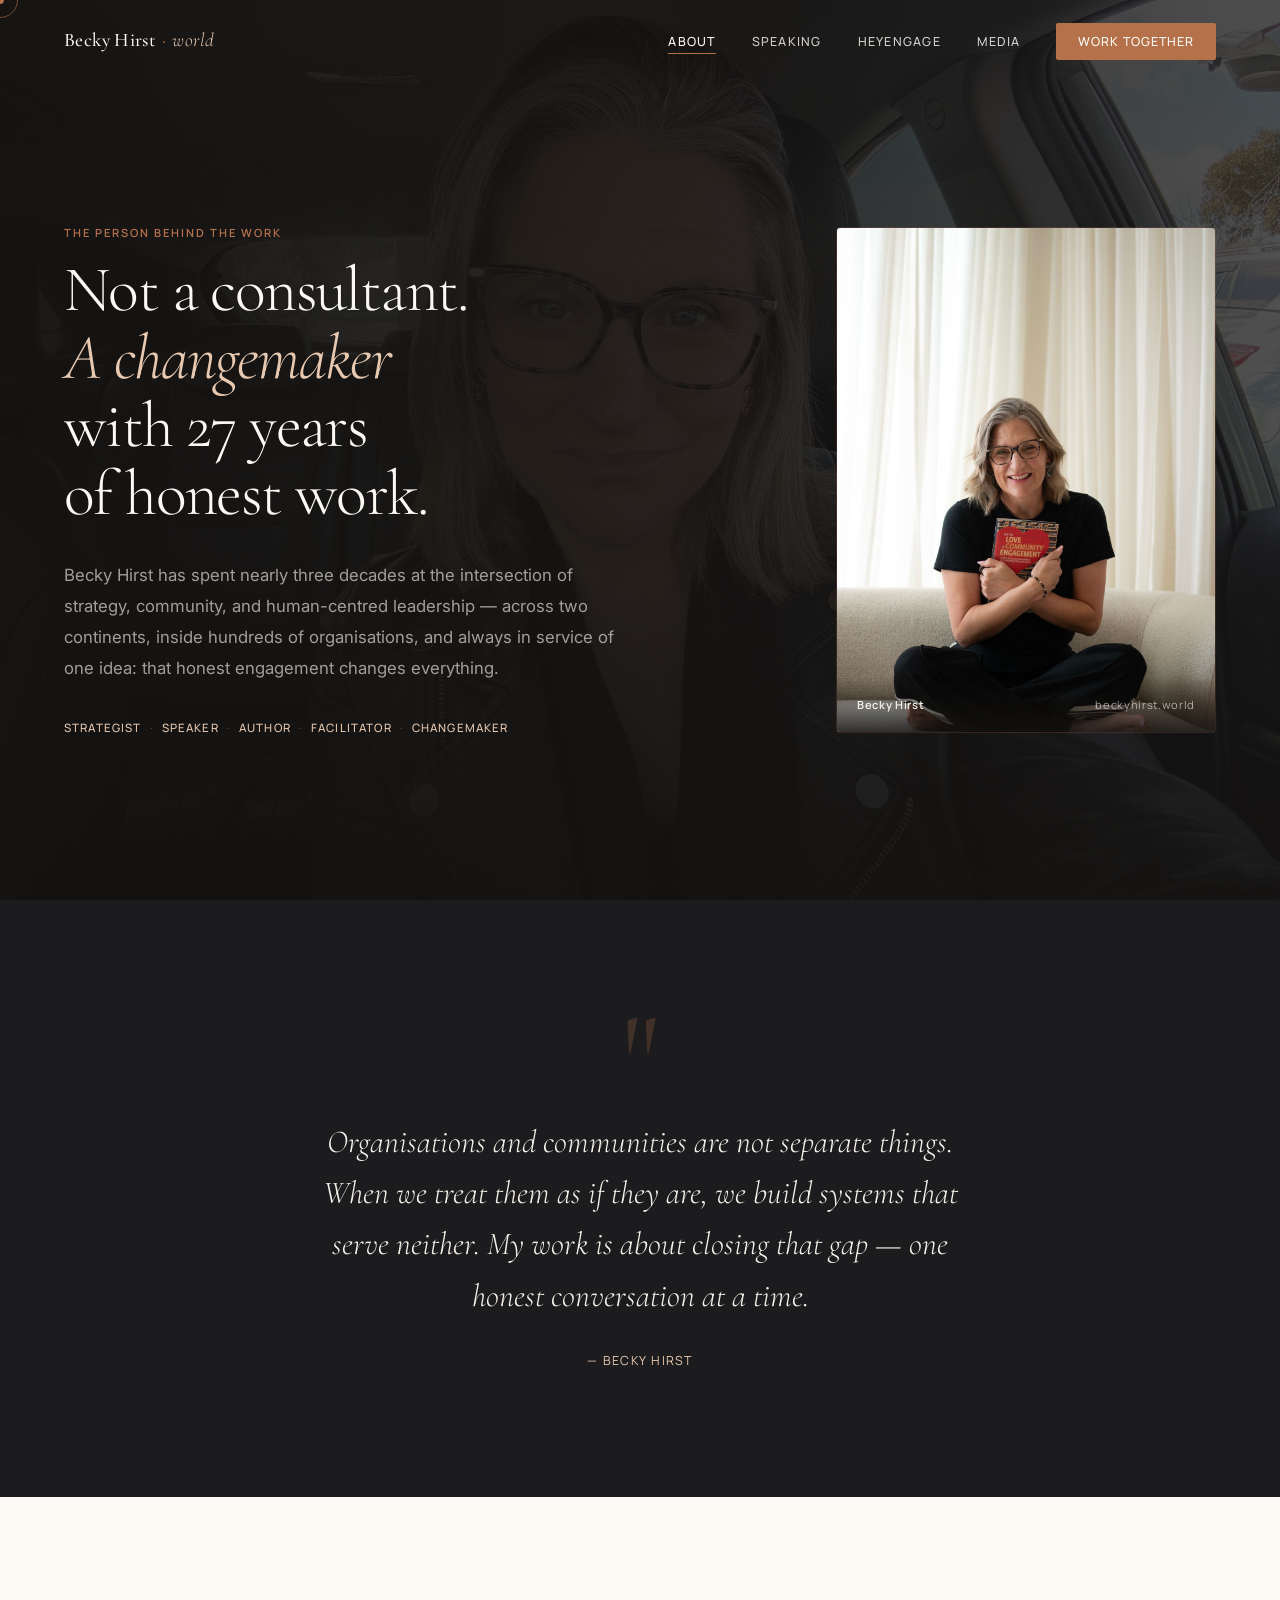
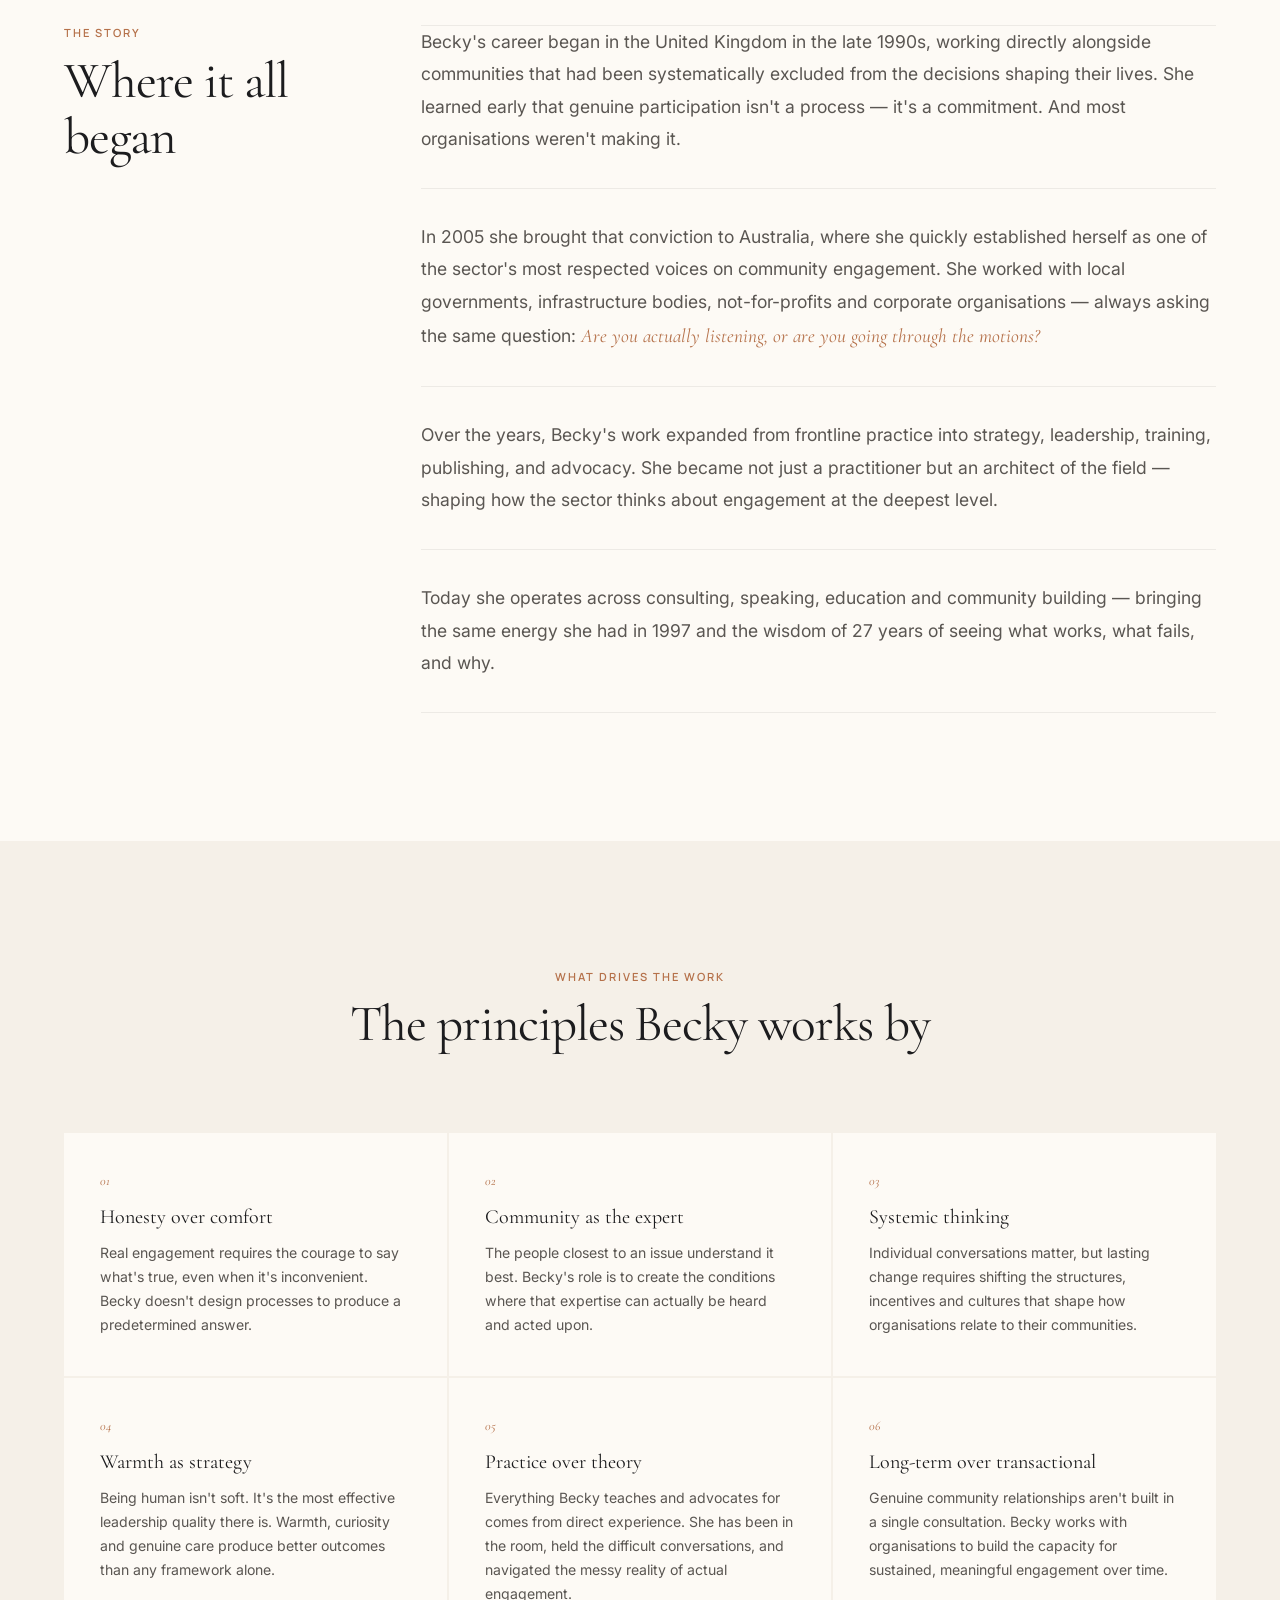
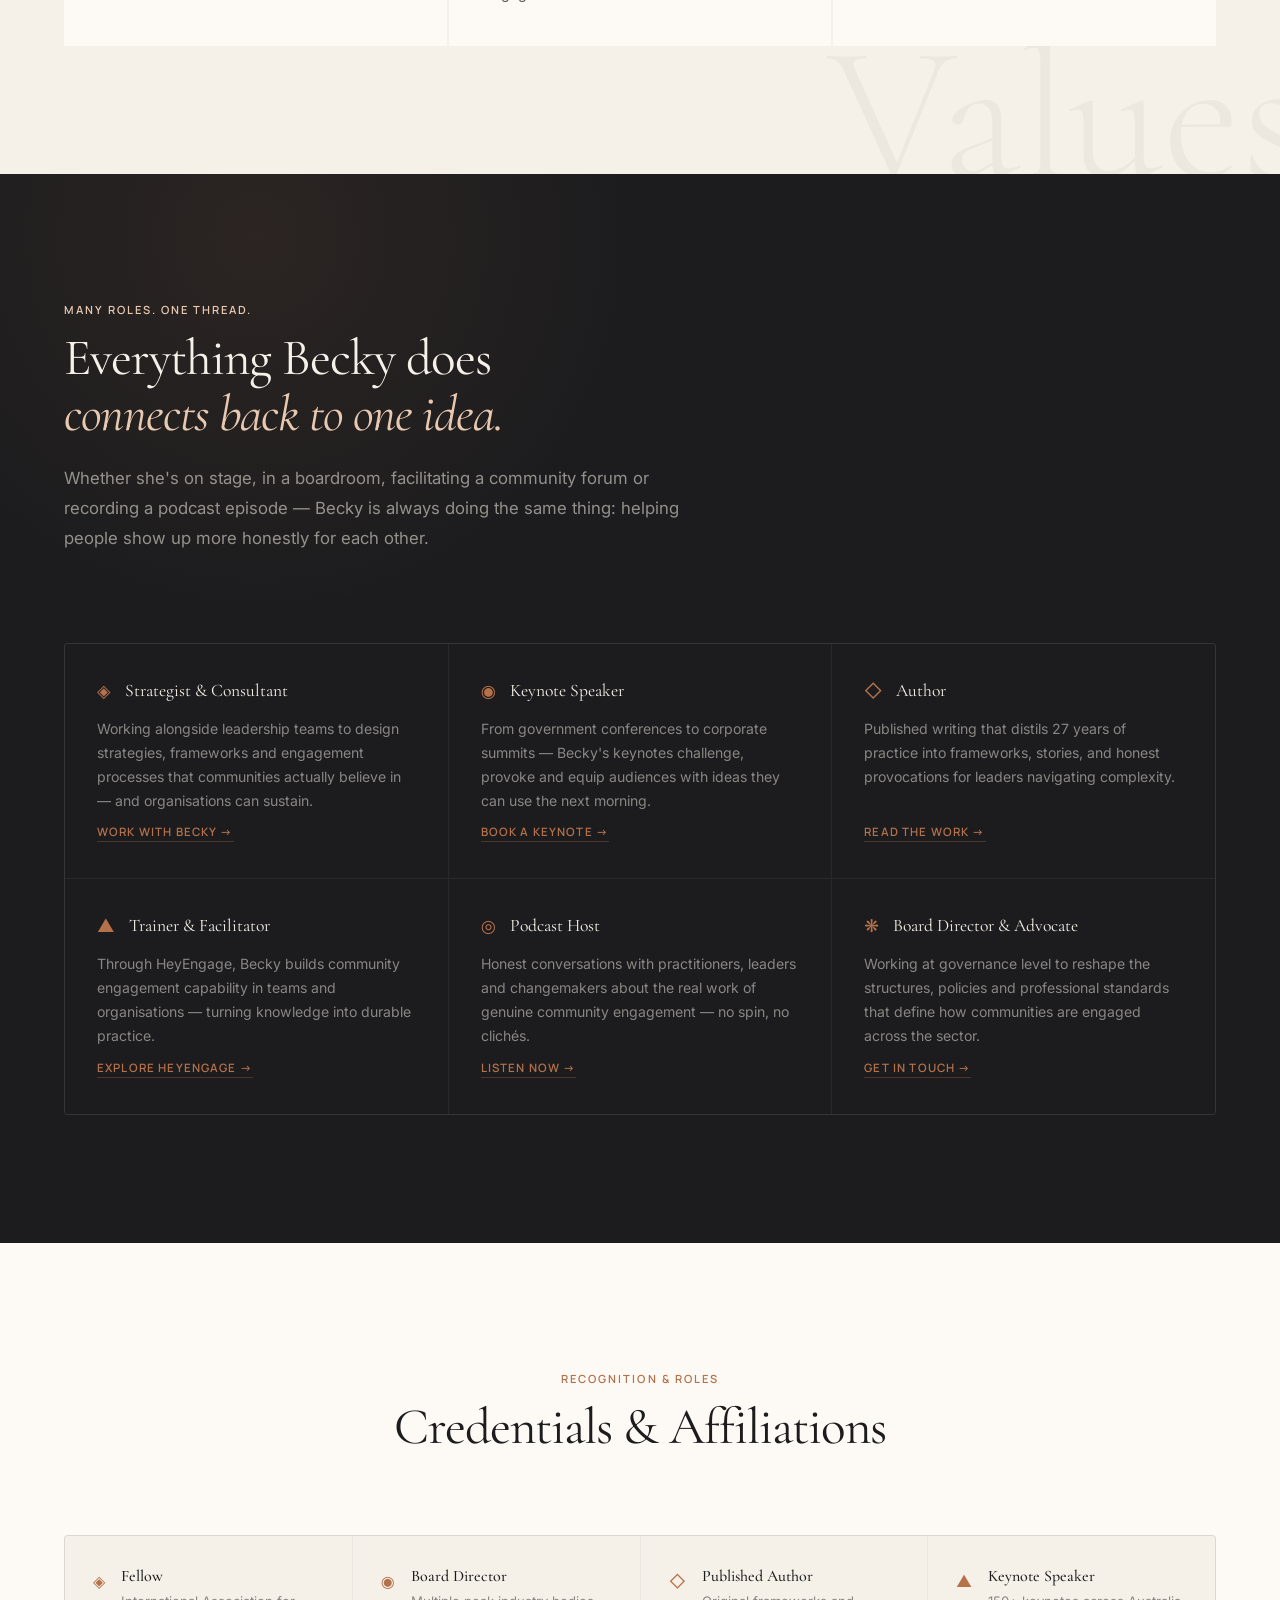
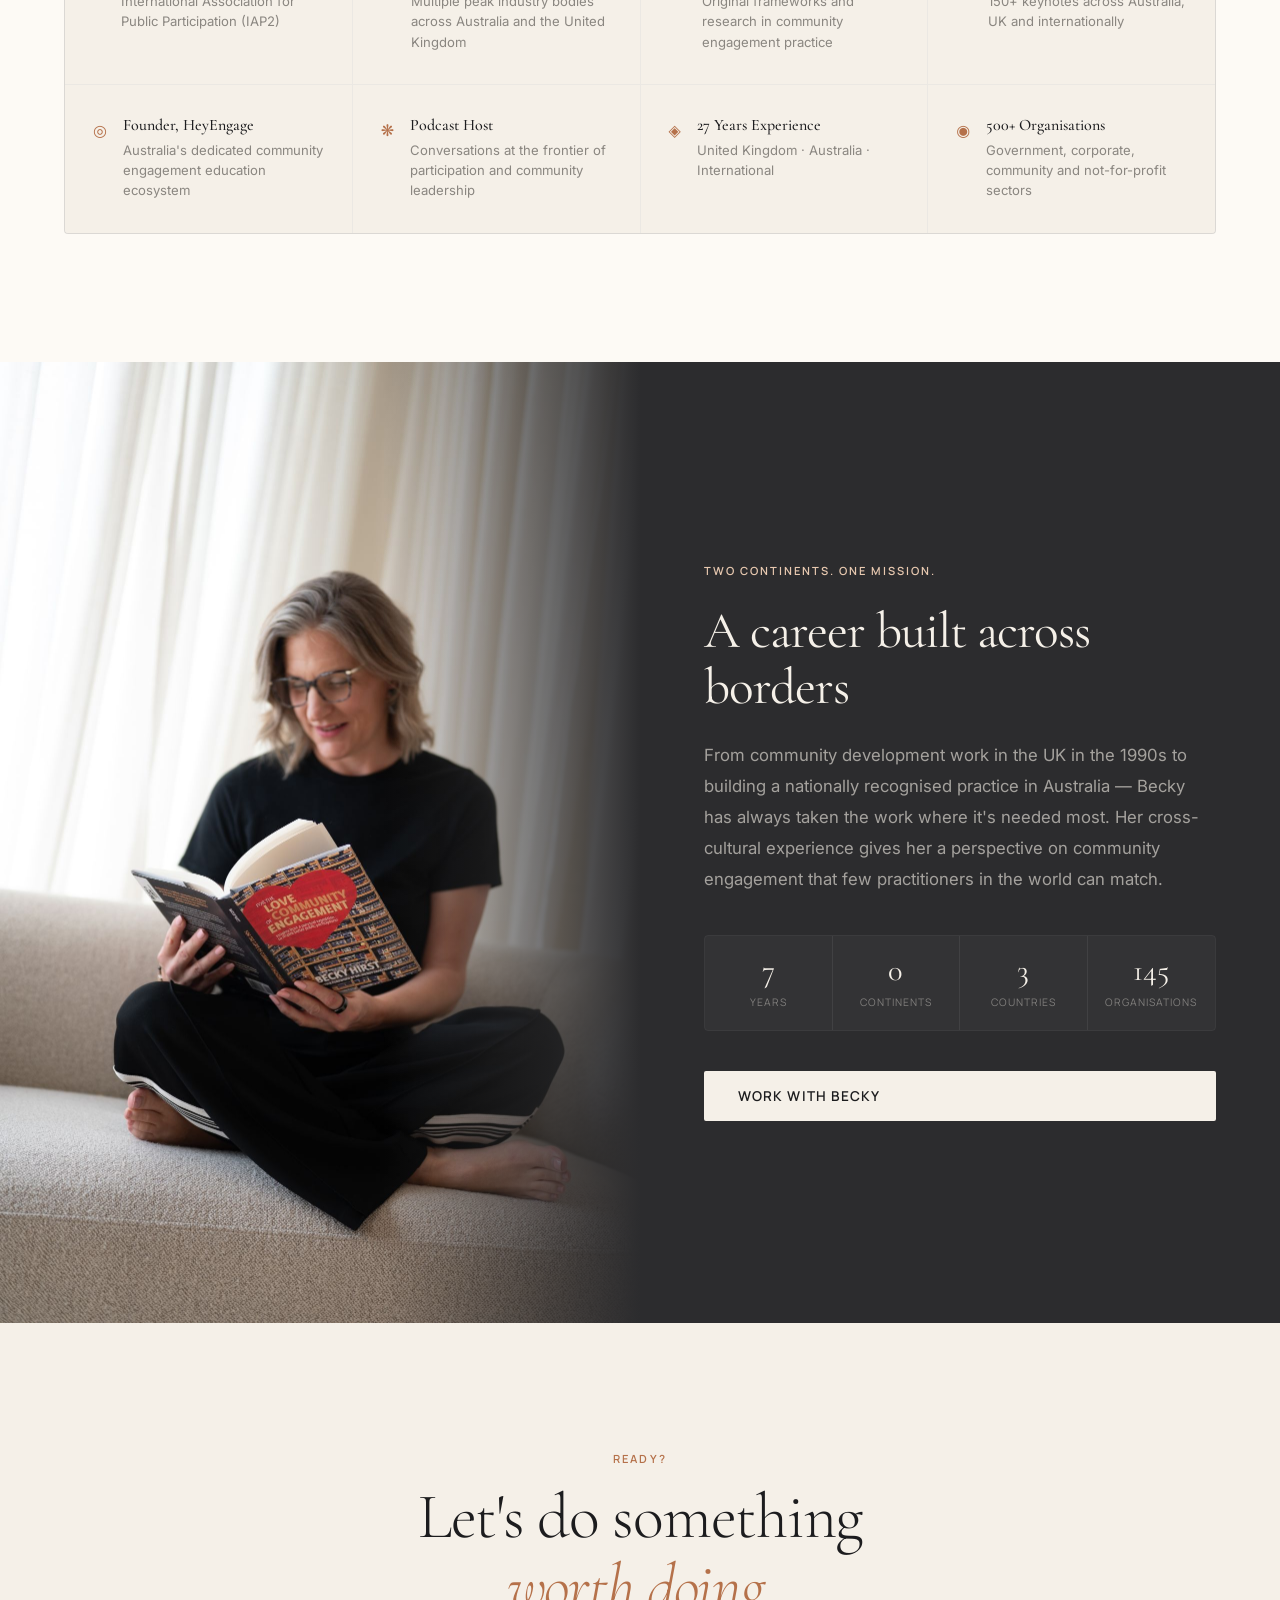
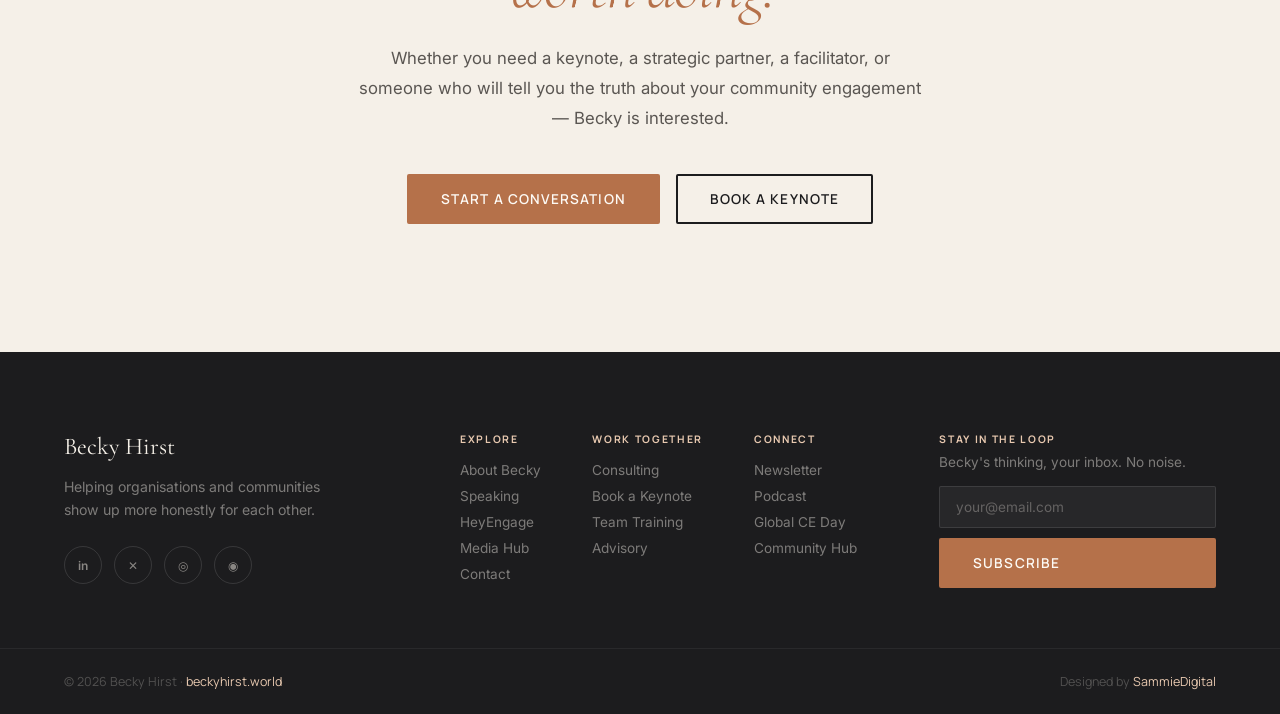
==== commit aaff1df7: "Add files via upload" ====
--- a/about.html
+++ b/about.html
@@ -44,7 +44,7 @@
   <section class="about-hero">
     <div class="about-hero-bg">
       <img
-        src="https://images.unsplash.com/photo-1551836022-d5d88e9218df?w=1600&auto=format&fit=crop&q=80"
+        src="images/hero-about.jpg"
         alt="Becky Hirst"
         class="about-hero-img"
         loading="eager"
@@ -82,7 +82,7 @@
       <div class="about-hero-right reveal-up" data-delay="100">
         <div class="about-hero-portrait">
           <img
-            src="https://images.unsplash.com/photo-1573496359142-b8d87734a5a2?w=800&auto=format&fit=crop&q=80"
+            src="images/becky-portrait-1.jpg"
             alt="Becky Hirst portrait"
             loading="eager"
           />
@@ -351,7 +351,7 @@
   <section class="global-reach">
     <div class="global-image-col">
       <img
-        src="https://images.unsplash.com/photo-1529156069898-49953e39b3ac?w=900&auto=format&fit=crop&q=80"
+        src="images/becky-portrait-2.jpg"
         alt="Global community"
         class="global-img"
         loading="lazy"
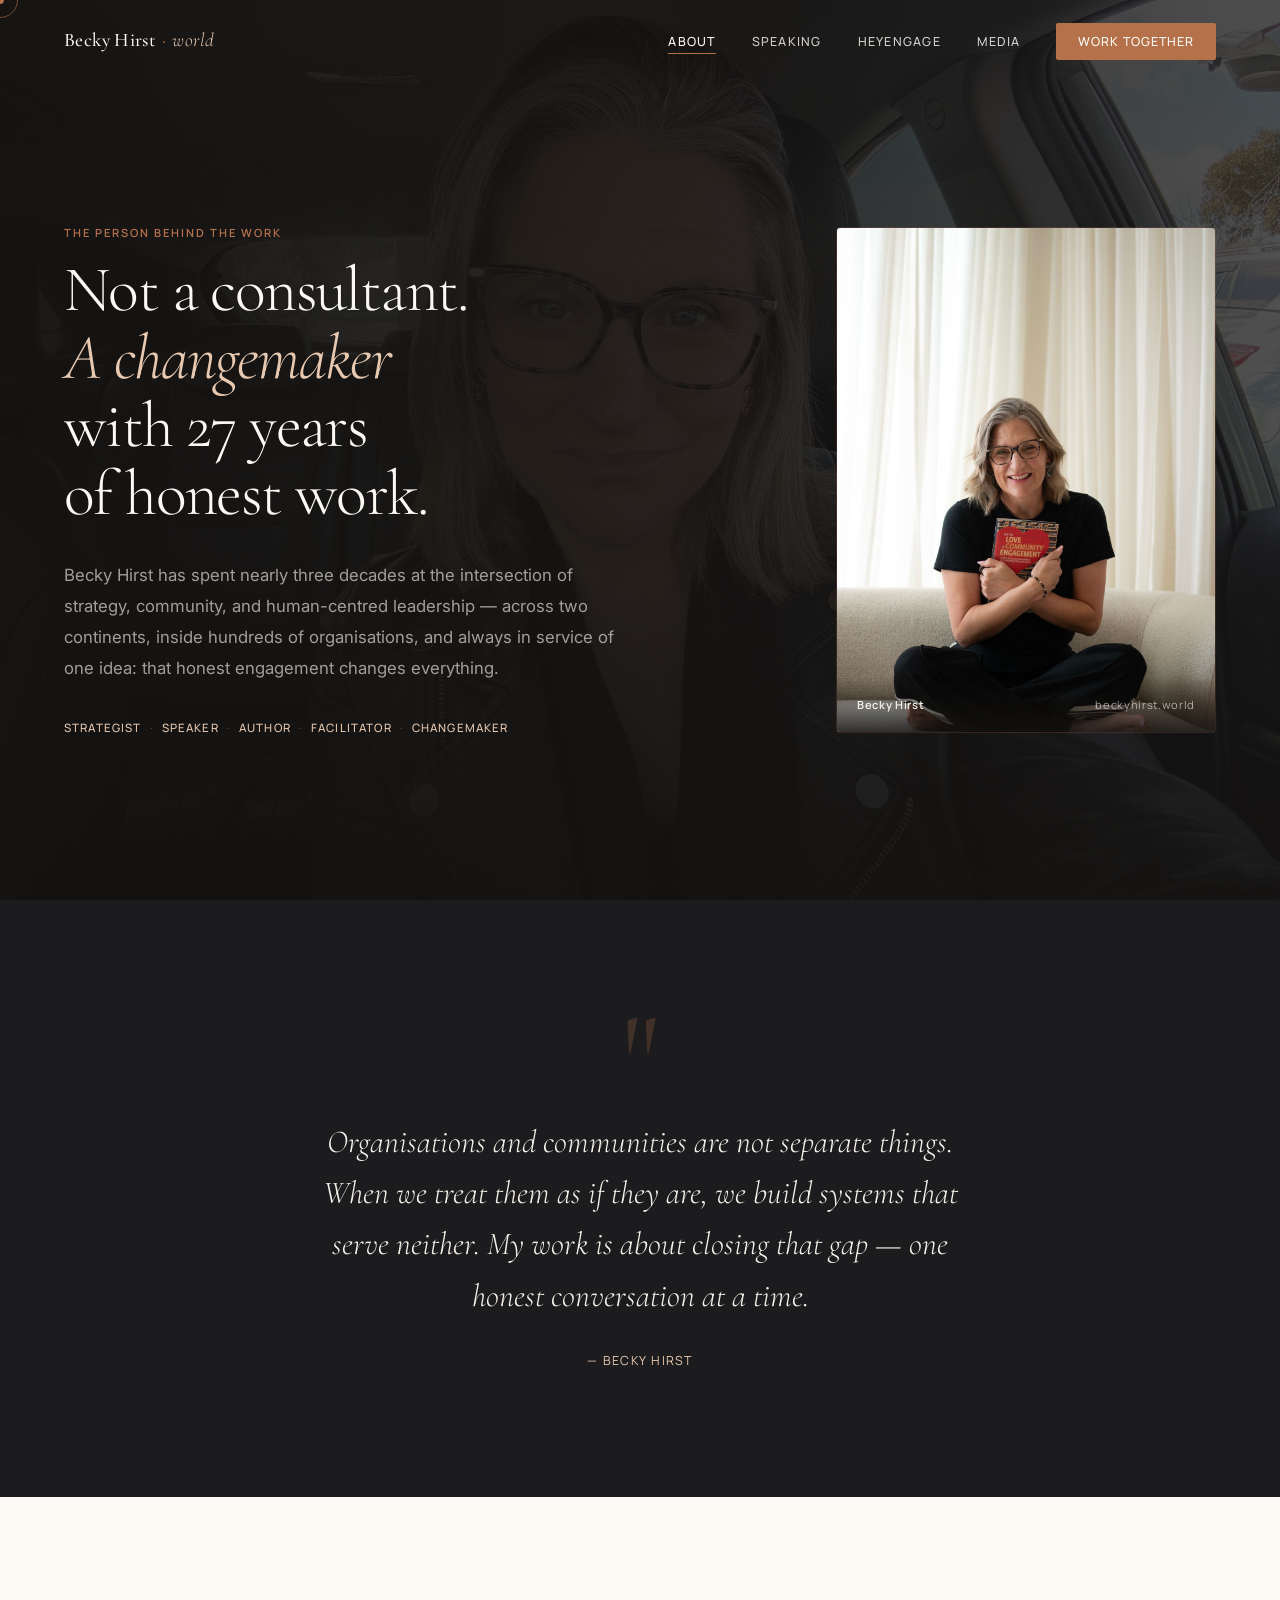
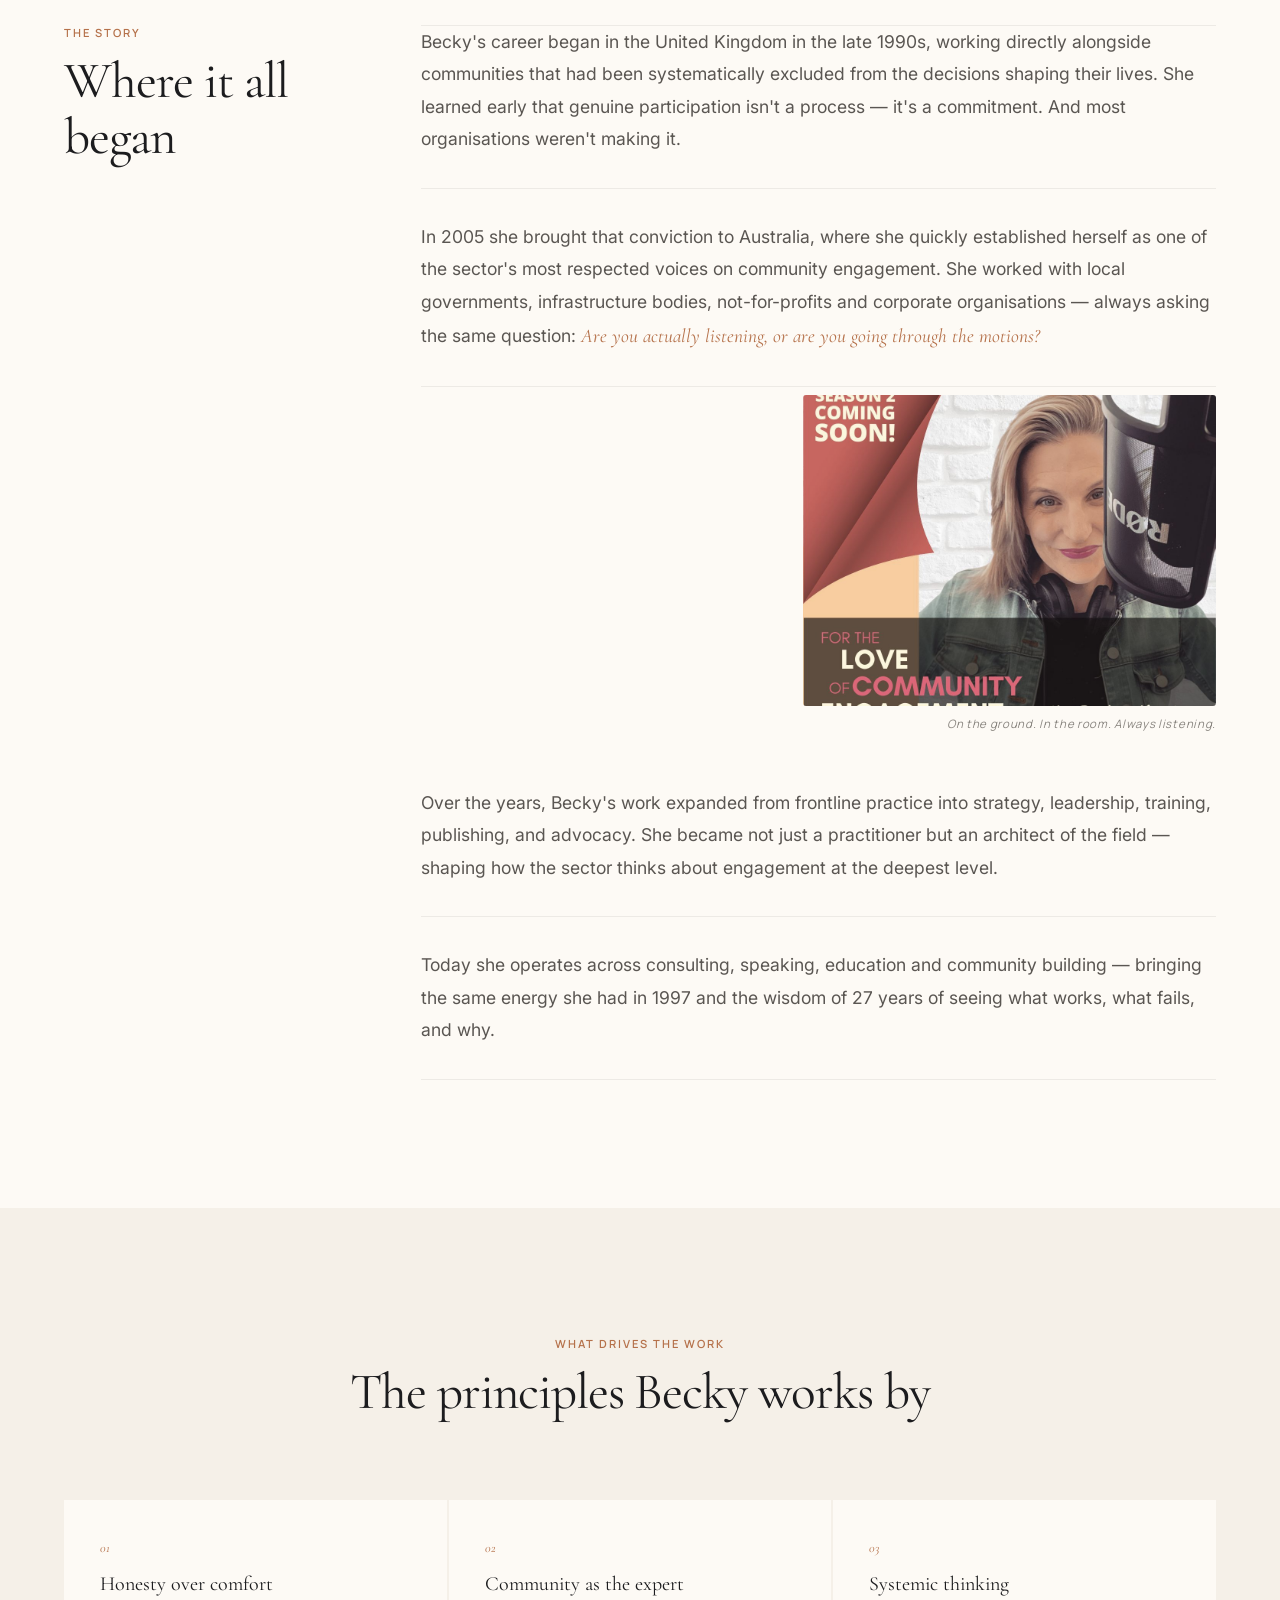
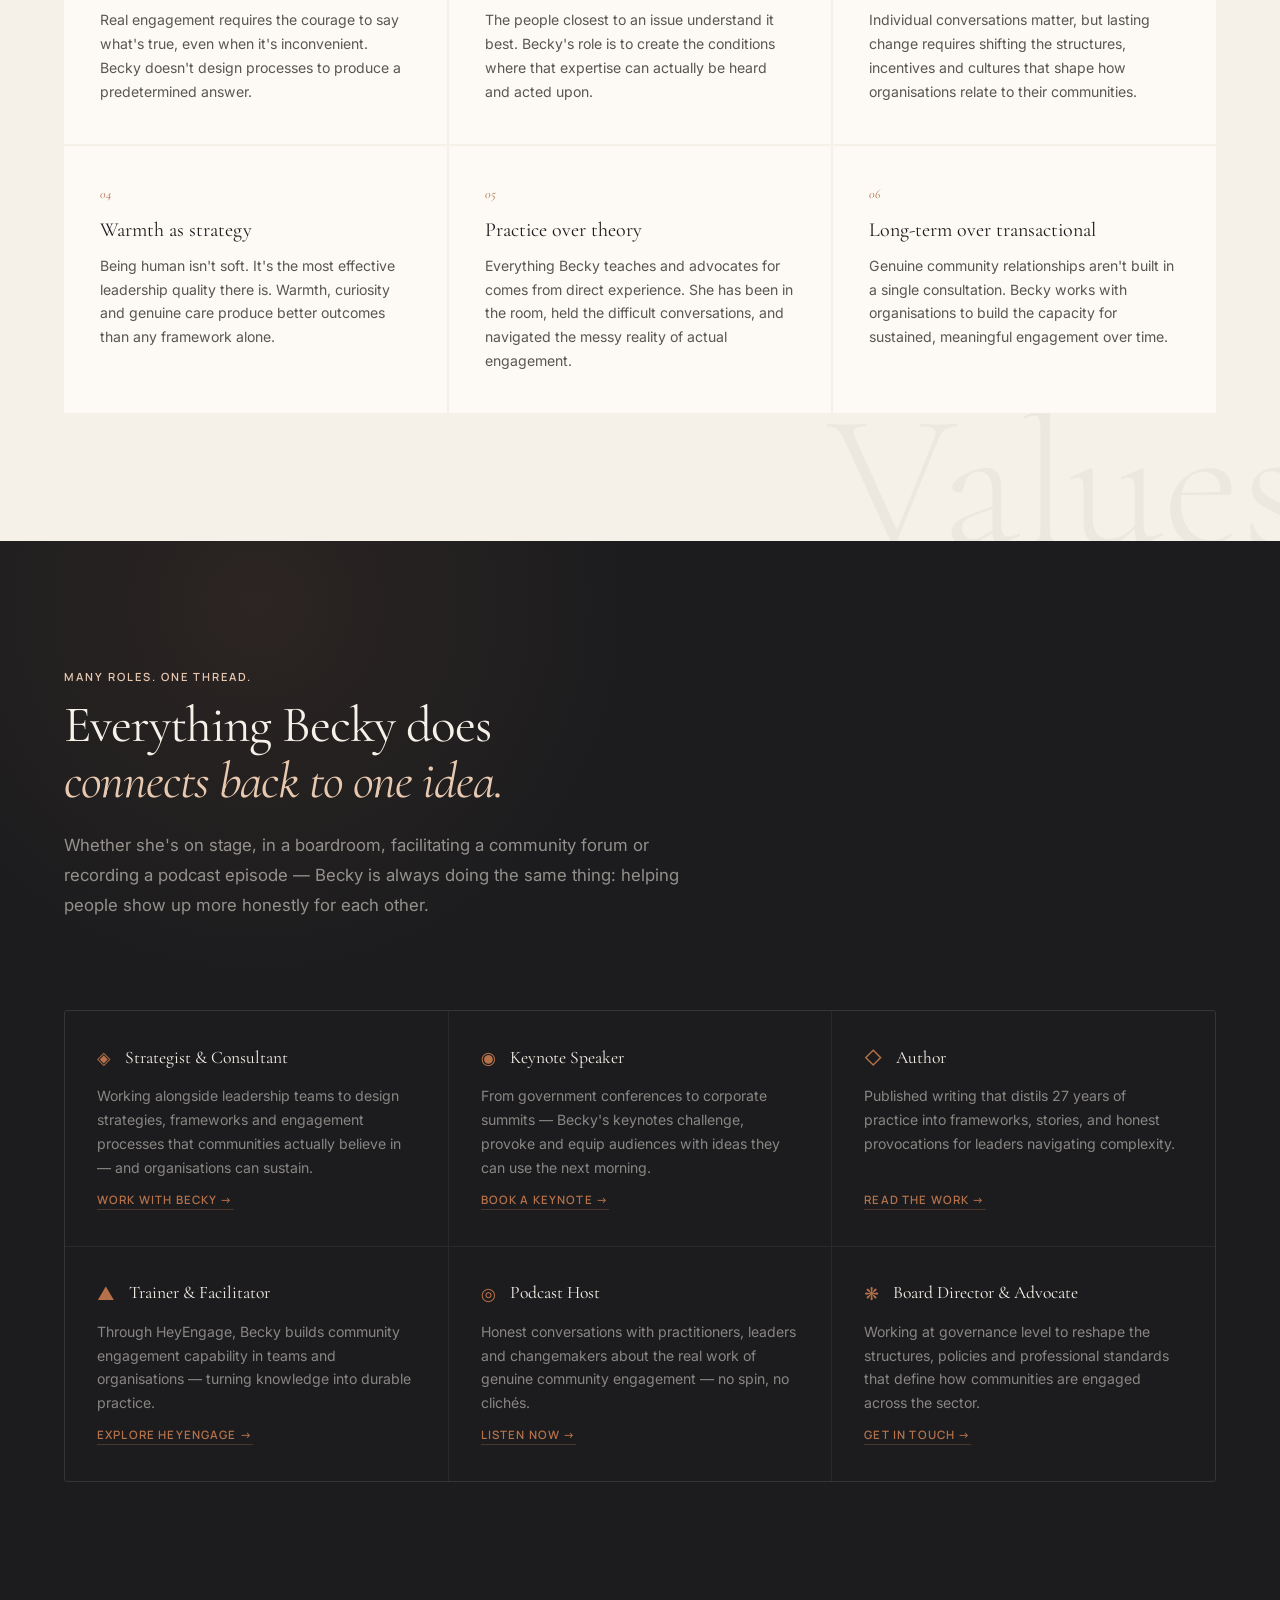
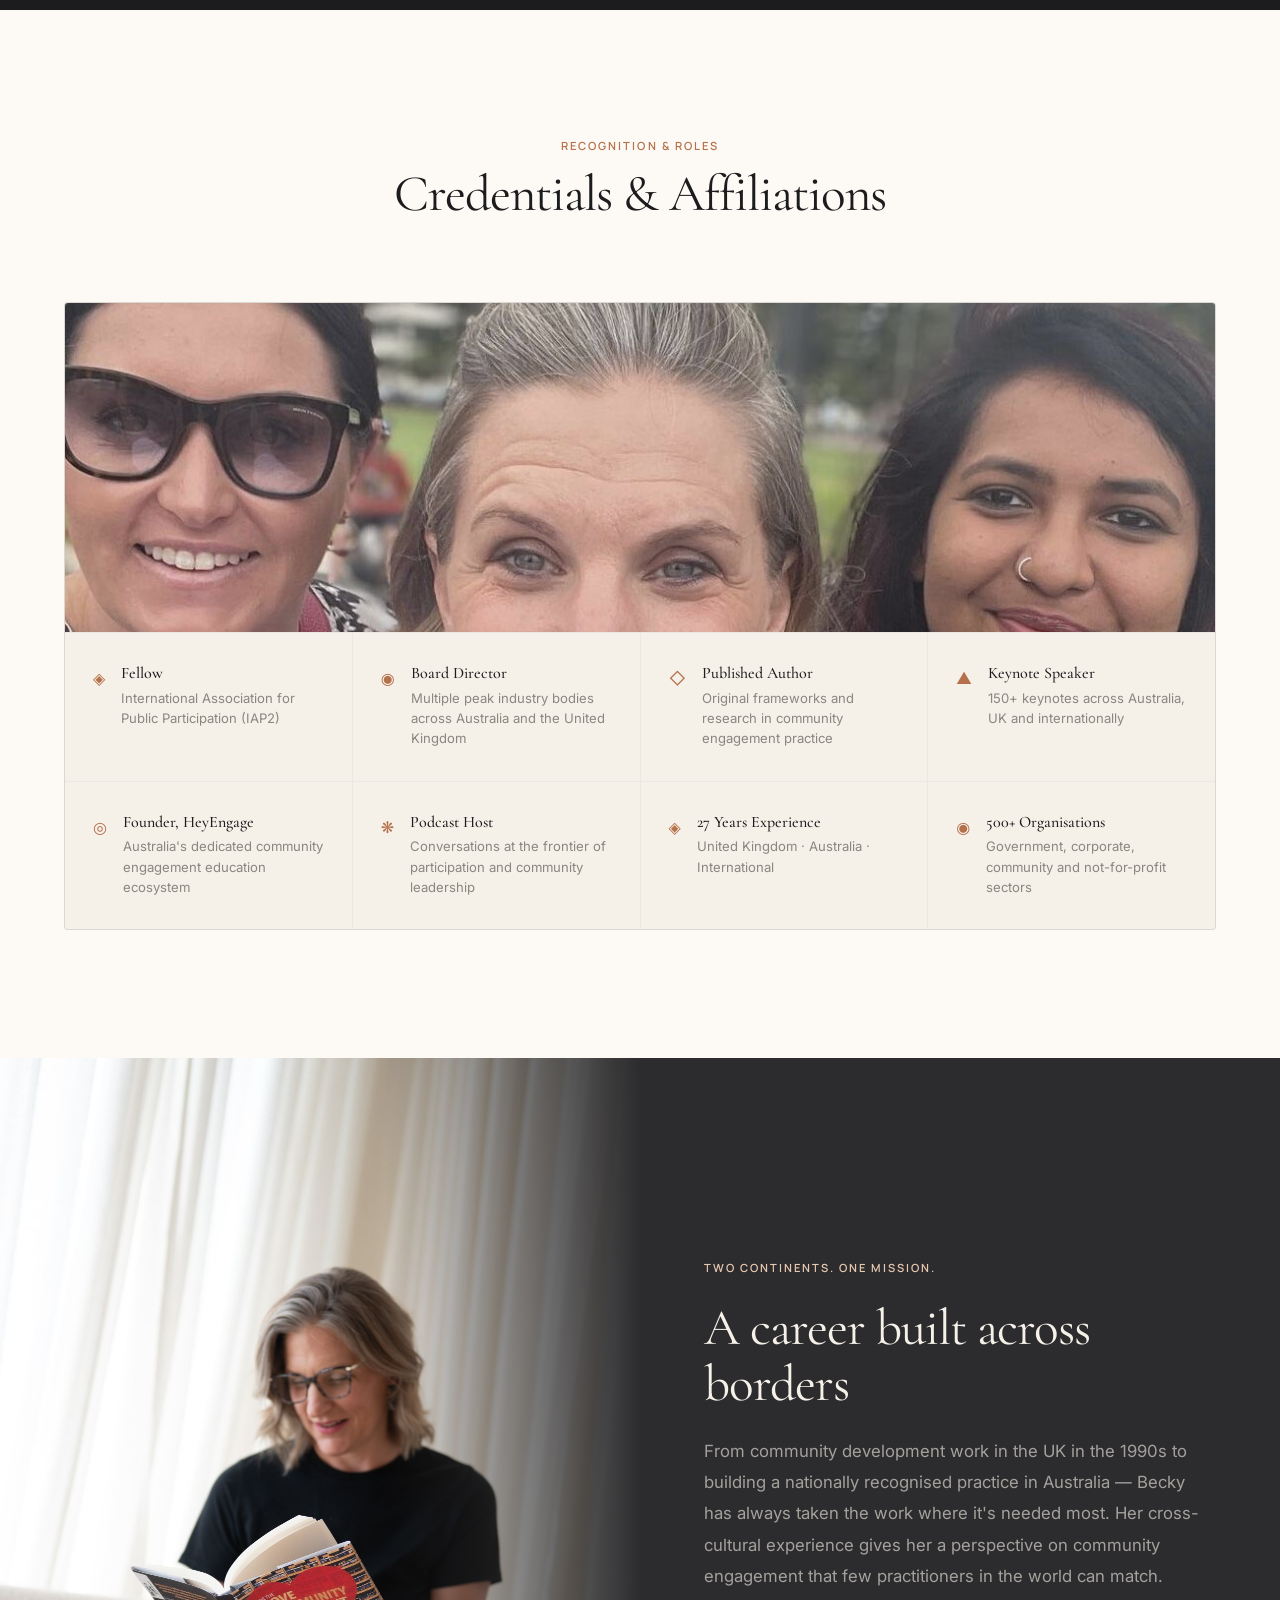
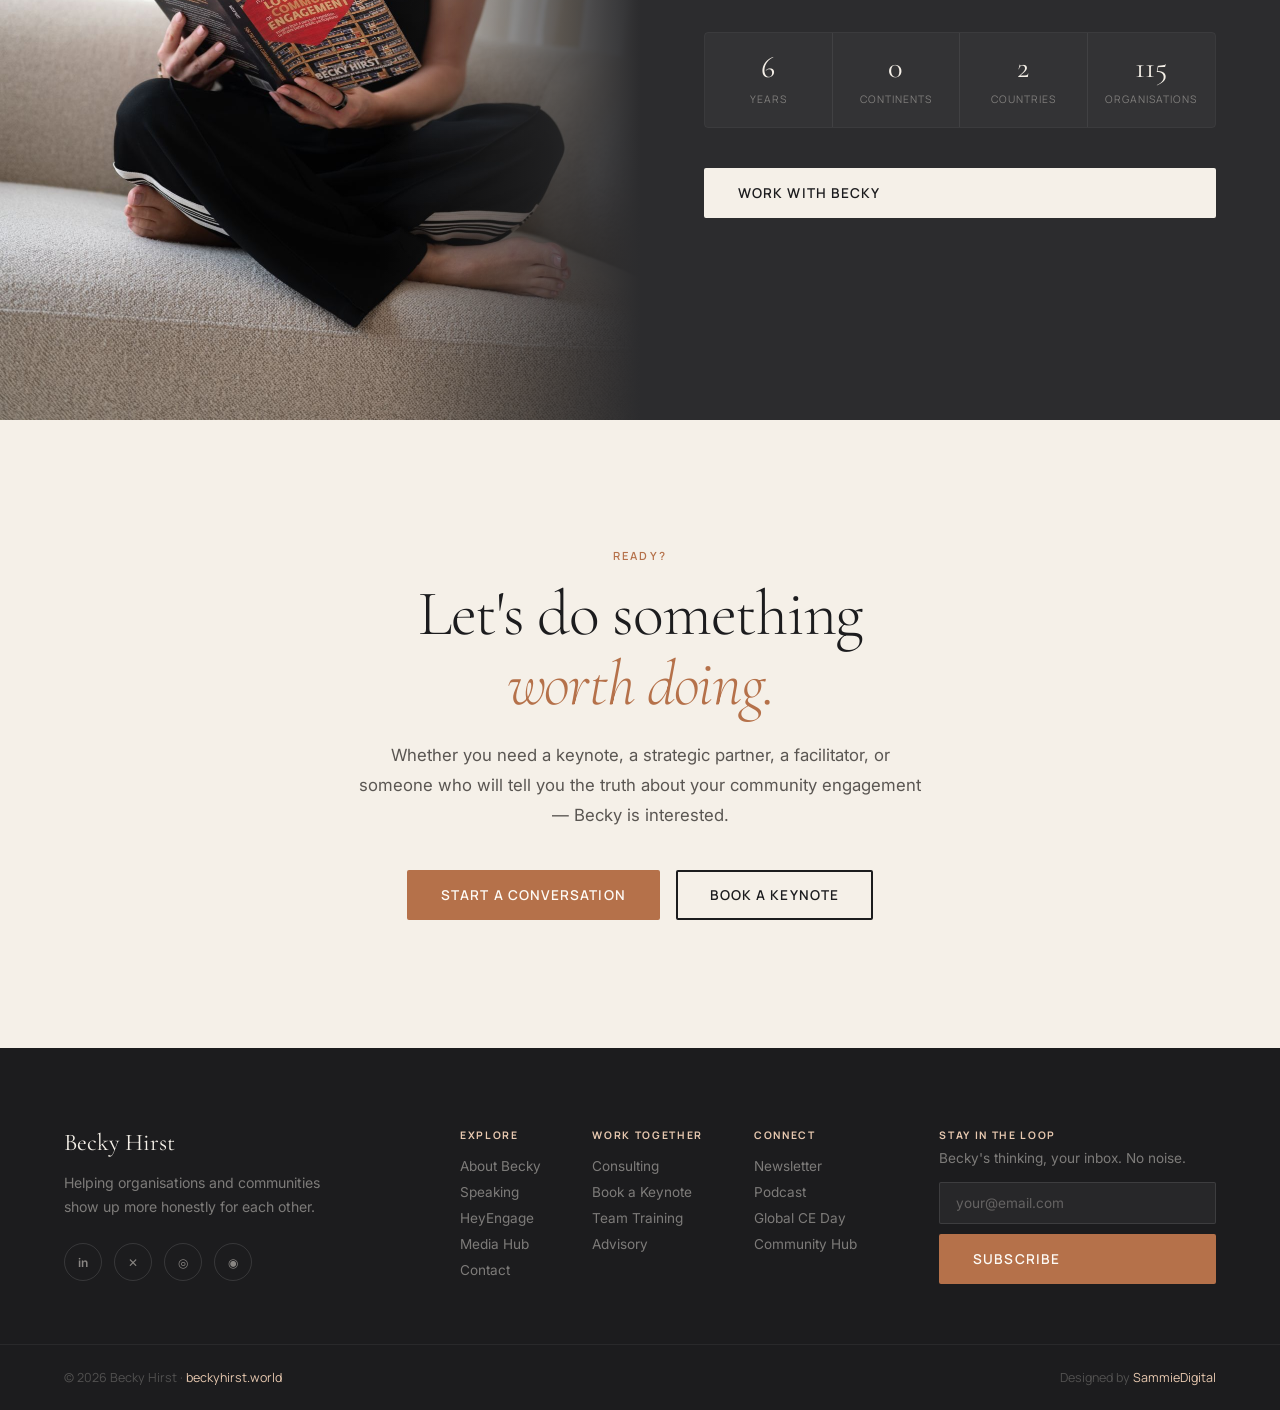
==== commit a22d50c0: "Add files via upload" ====
--- a/about.html
+++ b/about.html
@@ -131,6 +131,11 @@
             </p>
           </div>
 
+          <div class="story-portrait-aside reveal-up" data-delay="150">
+            <img src="images/avatar-1.jpg" alt="Becky Hirst" loading="lazy" />
+            <span>On the ground. In the room. Always listening.</span>
+          </div>
+
           <div class="story-block reveal-up" data-delay="200">
             <p>
               Over the years, Becky's work expanded from frontline practice into strategy, leadership, training, publishing, and advocacy. She became not just a practitioner but an architect of the field — shaping how the sector thinks about engagement at the deepest level.
@@ -278,6 +283,10 @@
       </div>
 
       <div class="creds-grid">
+
+        <div class="creds-portrait reveal-up">
+          <img src="images/avatar-4.jpg" alt="Becky Hirst" loading="lazy" />
+        </div>
 
         <div class="cred-item reveal-up" data-delay="0">
           <div class="cred-icon">◈</div>
--- a/styles.css
+++ b/styles.css
@@ -1777,3 +1777,163 @@
   .reveal-up { opacity: 1; transform: none; }
   .hero-image-wrap { transform: none !important; }
 }
+
+/* ===================== WORLD CARDS — PHOTO BACKGROUNDS ===================== */
+
+/* Photo layer sits behind everything via ::before */
+.world-card::before {
+  content: '';
+  position: absolute;
+  inset: 0;
+  background-size: cover;
+  background-position: center top;
+  background-repeat: no-repeat;
+  z-index: 0;
+  opacity: 0.12; /* very subtle on front */
+  transition: opacity var(--dur-slow) var(--ease-out);
+}
+
+/* Back face: photo shows more, behind a dark overlay */
+.world-card::after {
+  content: '';
+  position: absolute;
+  inset: 0;
+  background-size: cover;
+  background-position: center top;
+  background-repeat: no-repeat;
+  z-index: 0;
+  opacity: 0;
+  transition: opacity var(--dur-slow) var(--ease-out);
+}
+
+/* Ensure card content sits above photo layers */
+.world-card-front,
+.world-card-back {
+  z-index: 1;
+}
+
+/* On hover: front photo fades, back photo reveals */
+.world-card:hover::before { opacity: 0; }
+.world-card:hover::after  { opacity: 1; }
+
+/* Make front backgrounds semi-transparent so photo bleeds through */
+.world-card-front {
+  background: linear-gradient(160deg, rgba(242,237,228,0.88), rgba(249,245,238,0.88)) !important;
+}
+.world-card:nth-child(2) .world-card-front {
+  background: linear-gradient(160deg, rgba(44,44,46,0.88), rgba(28,28,30,0.88)) !important;
+}
+.world-card:nth-child(4) .world-card-front {
+  background: linear-gradient(160deg, rgba(74,55,40,0.88), rgba(58,42,30,0.88)) !important;
+}
+.world-card:nth-child(6) .world-card-front {
+  background: linear-gradient(160deg, rgba(58,74,58,0.88), rgba(42,58,42,0.88)) !important;
+}
+
+/* Back face: keep bronze overlay but let photo show through */
+.world-card-back {
+  background: linear-gradient(160deg, rgba(181,113,74,0.82), rgba(140,80,45,0.88)) !important;
+}
+
+/* ===================== INITIALS AVATARS ===================== */
+.avatar-initials {
+  display: flex;
+  align-items: center;
+  justify-content: center;
+  width: 52px;
+  height: 52px;
+  border-radius: 50%;
+  flex-shrink: 0;
+  font-family: var(--font-ui);
+  font-size: 0.78rem;
+  font-weight: 700;
+  letter-spacing: 0.04em;
+  border: 2px solid var(--bronze-pale);
+  background: hsl(var(--avatar-hue, 30), 28%, 88%);
+  color: hsl(var(--avatar-hue, 30), 32%, 32%);
+}
+
+/* ===================== AVATAR REUSE — CREATIVE PLACEMENTS ===================== */
+
+/* 1. Story section portrait aside (about.html) */
+.story-portrait-aside {
+  display: flex;
+  flex-direction: column;
+  gap: 10px;
+  margin: 8px 0 24px auto;
+  width: 52%;
+}
+.story-portrait-aside img {
+  width: 100%;
+  aspect-ratio: 4/3;
+  object-fit: cover;
+  object-position: center 20%;
+  border-radius: 3px;
+  filter: grayscale(15%);
+}
+.story-portrait-aside span {
+  font-family: var(--font-ui);
+  font-size: 0.72rem;
+  color: var(--text-muted);
+  letter-spacing: 0.06em;
+  text-align: right;
+  font-style: italic;
+}
+
+/* 2. Credentials section portrait (about.html) */
+.creds-portrait {
+  grid-column: span 4;
+  overflow: hidden;
+  aspect-ratio: 21/6;
+}
+.creds-portrait img {
+  width: 100%;
+  height: 100%;
+  object-fit: cover;
+  object-position: center 25%;
+  filter: grayscale(20%);
+  transition: filter 0.4s ease;
+  display: block;
+}
+.creds-portrait:hover img { filter: grayscale(0%); }
+
+@media (max-width: 1024px) { .creds-portrait { grid-column: span 2; aspect-ratio: 16/5; } }
+@media (max-width: 540px) { .creds-portrait { grid-column: span 1; aspect-ratio: 4/3; } }
+
+/* 3. Timeline photo snapshot (index.html) */
+.timeline-photo {
+  margin-top: 14px;
+  border-radius: 3px;
+  overflow: hidden;
+  max-width: 260px;
+}
+.timeline-photo img {
+  width: 100%;
+  aspect-ratio: 3/2;
+  object-fit: cover;
+  object-position: center 20%;
+  filter: sepia(20%) grayscale(10%);
+  display: block;
+}
+
+/* 4. Contact portrait (index.html) */
+.contact-portrait {
+  margin: 24px 0;
+  border-radius: 3px;
+  overflow: hidden;
+  max-width: 100%;
+}
+.contact-portrait img {
+  width: 100%;
+  aspect-ratio: 16/7;
+  object-fit: cover;
+  object-position: center 20%;
+  display: block;
+  filter: grayscale(10%);
+}
+
+@media (max-width: 700px) {
+  .story-portrait-aside { width: 100%; }
+  .creds-portrait { grid-column: span 1; aspect-ratio: 4/3; }
+  .timeline-photo { max-width: 100%; }
+}
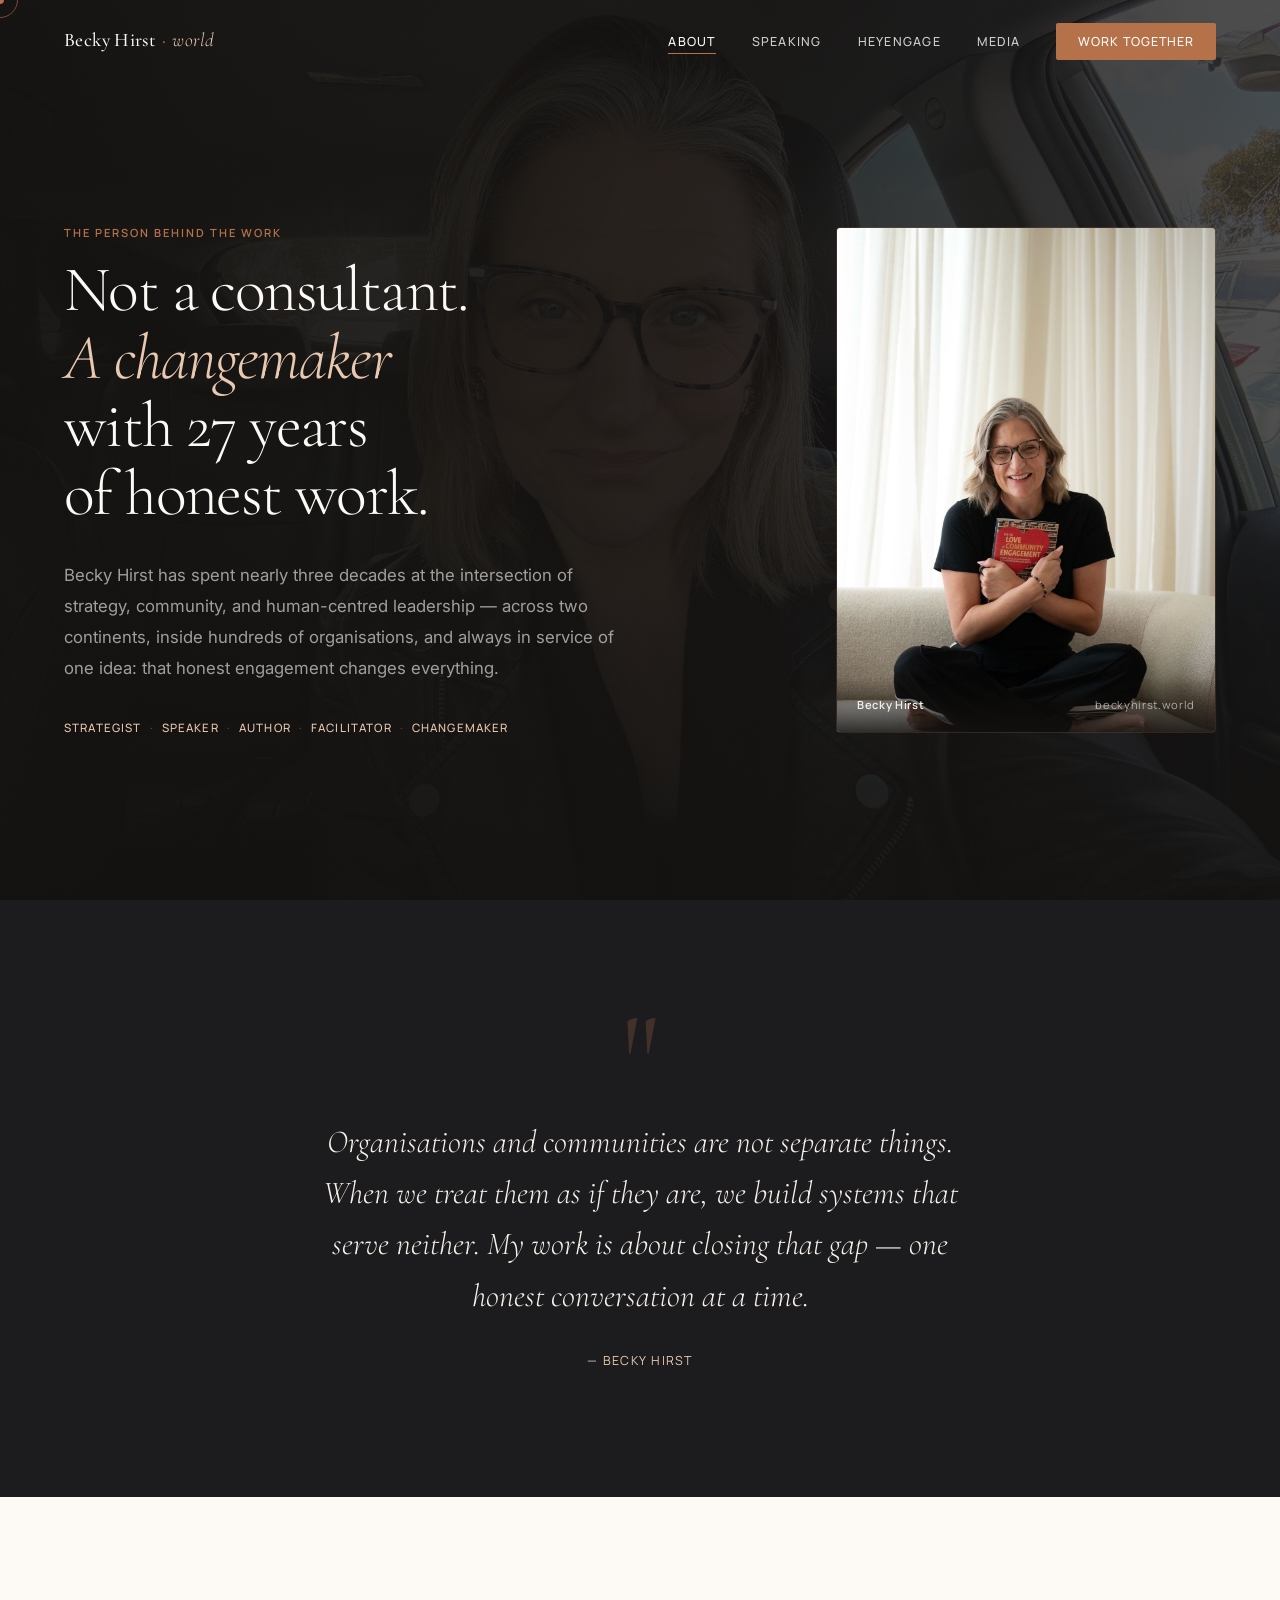
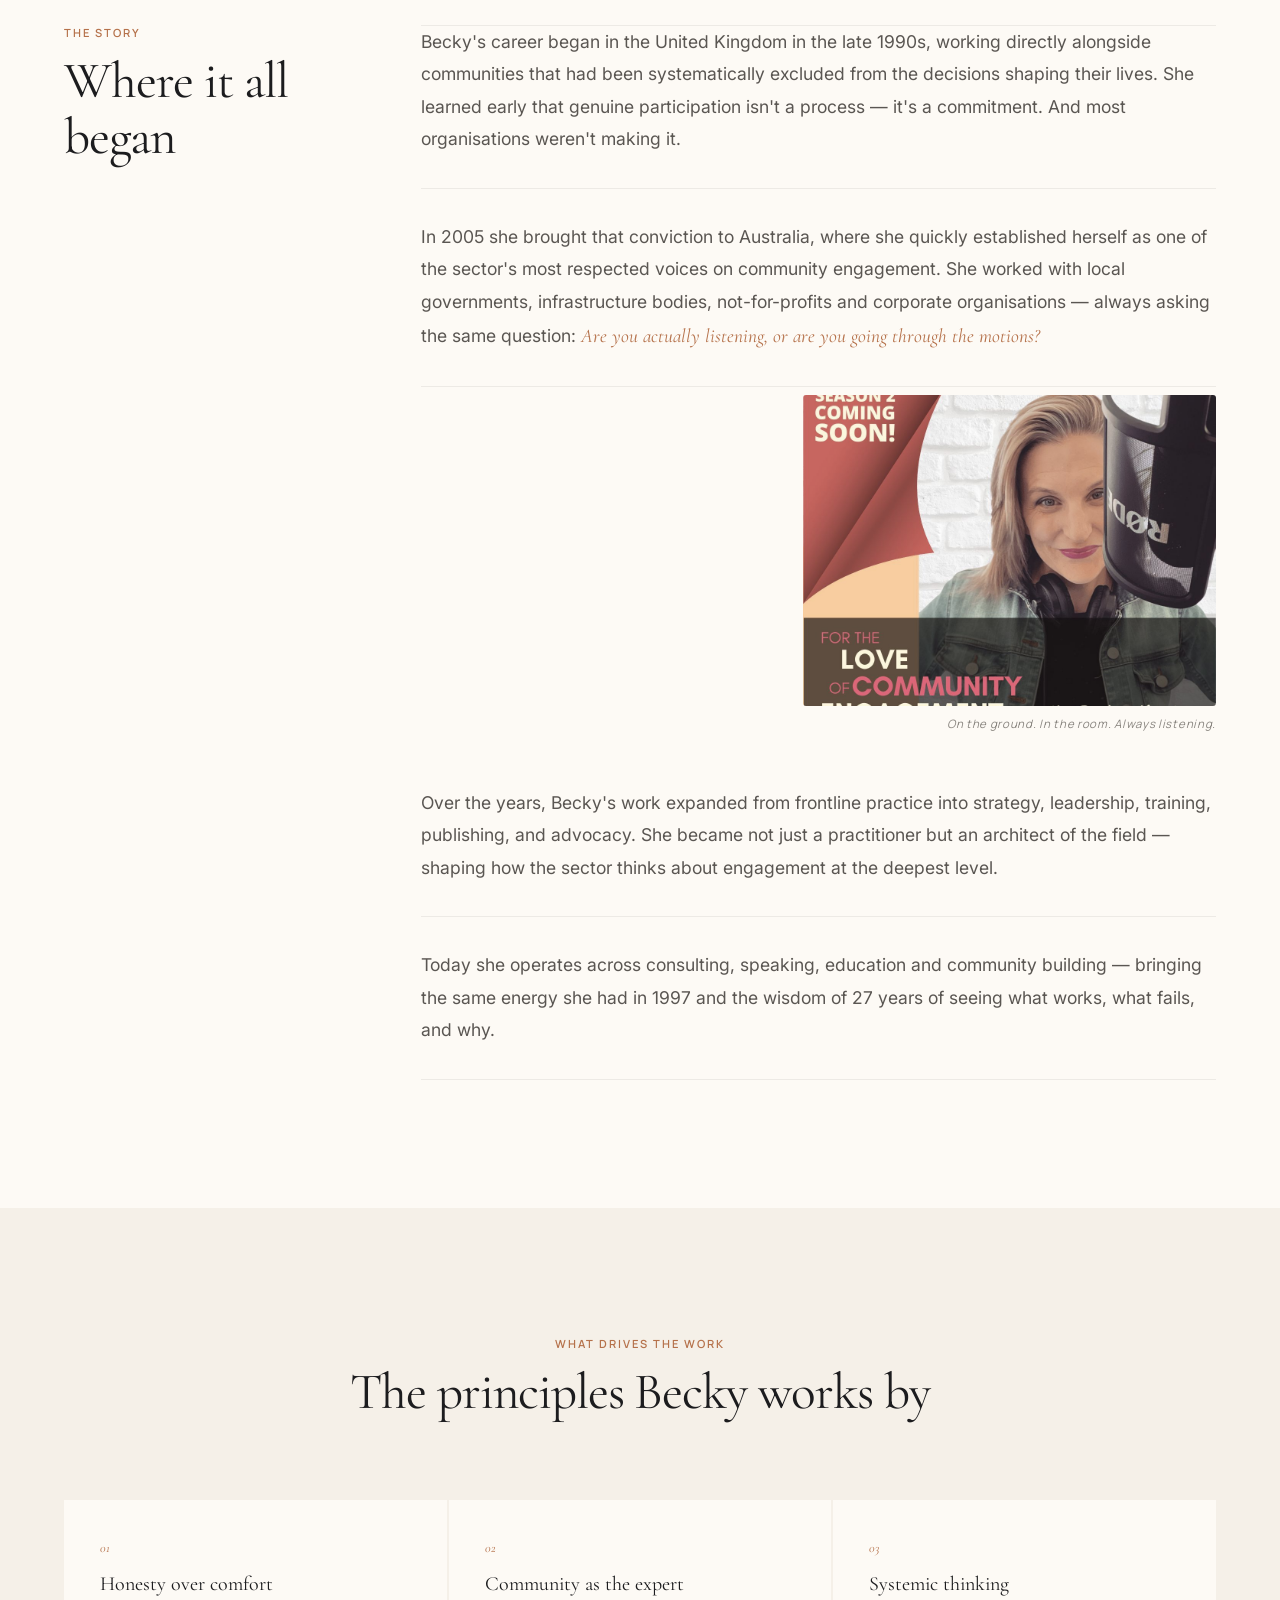
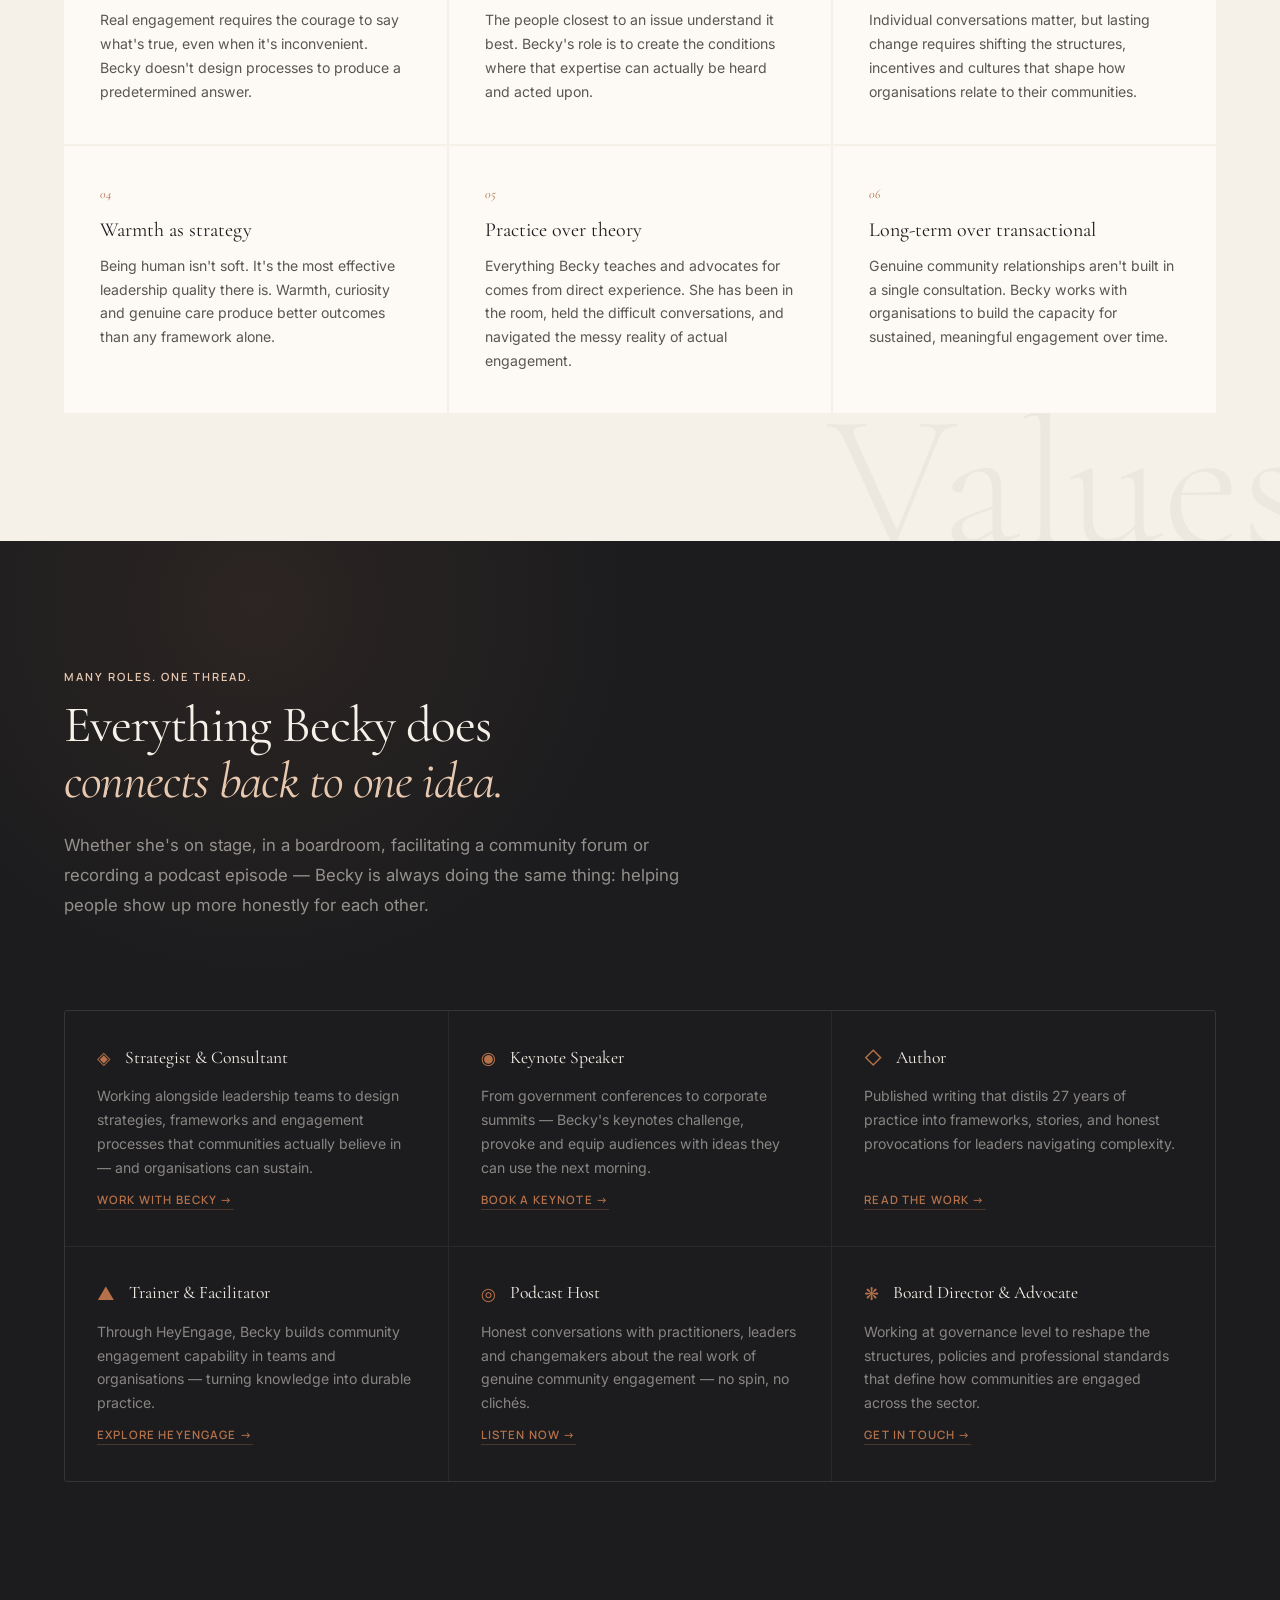
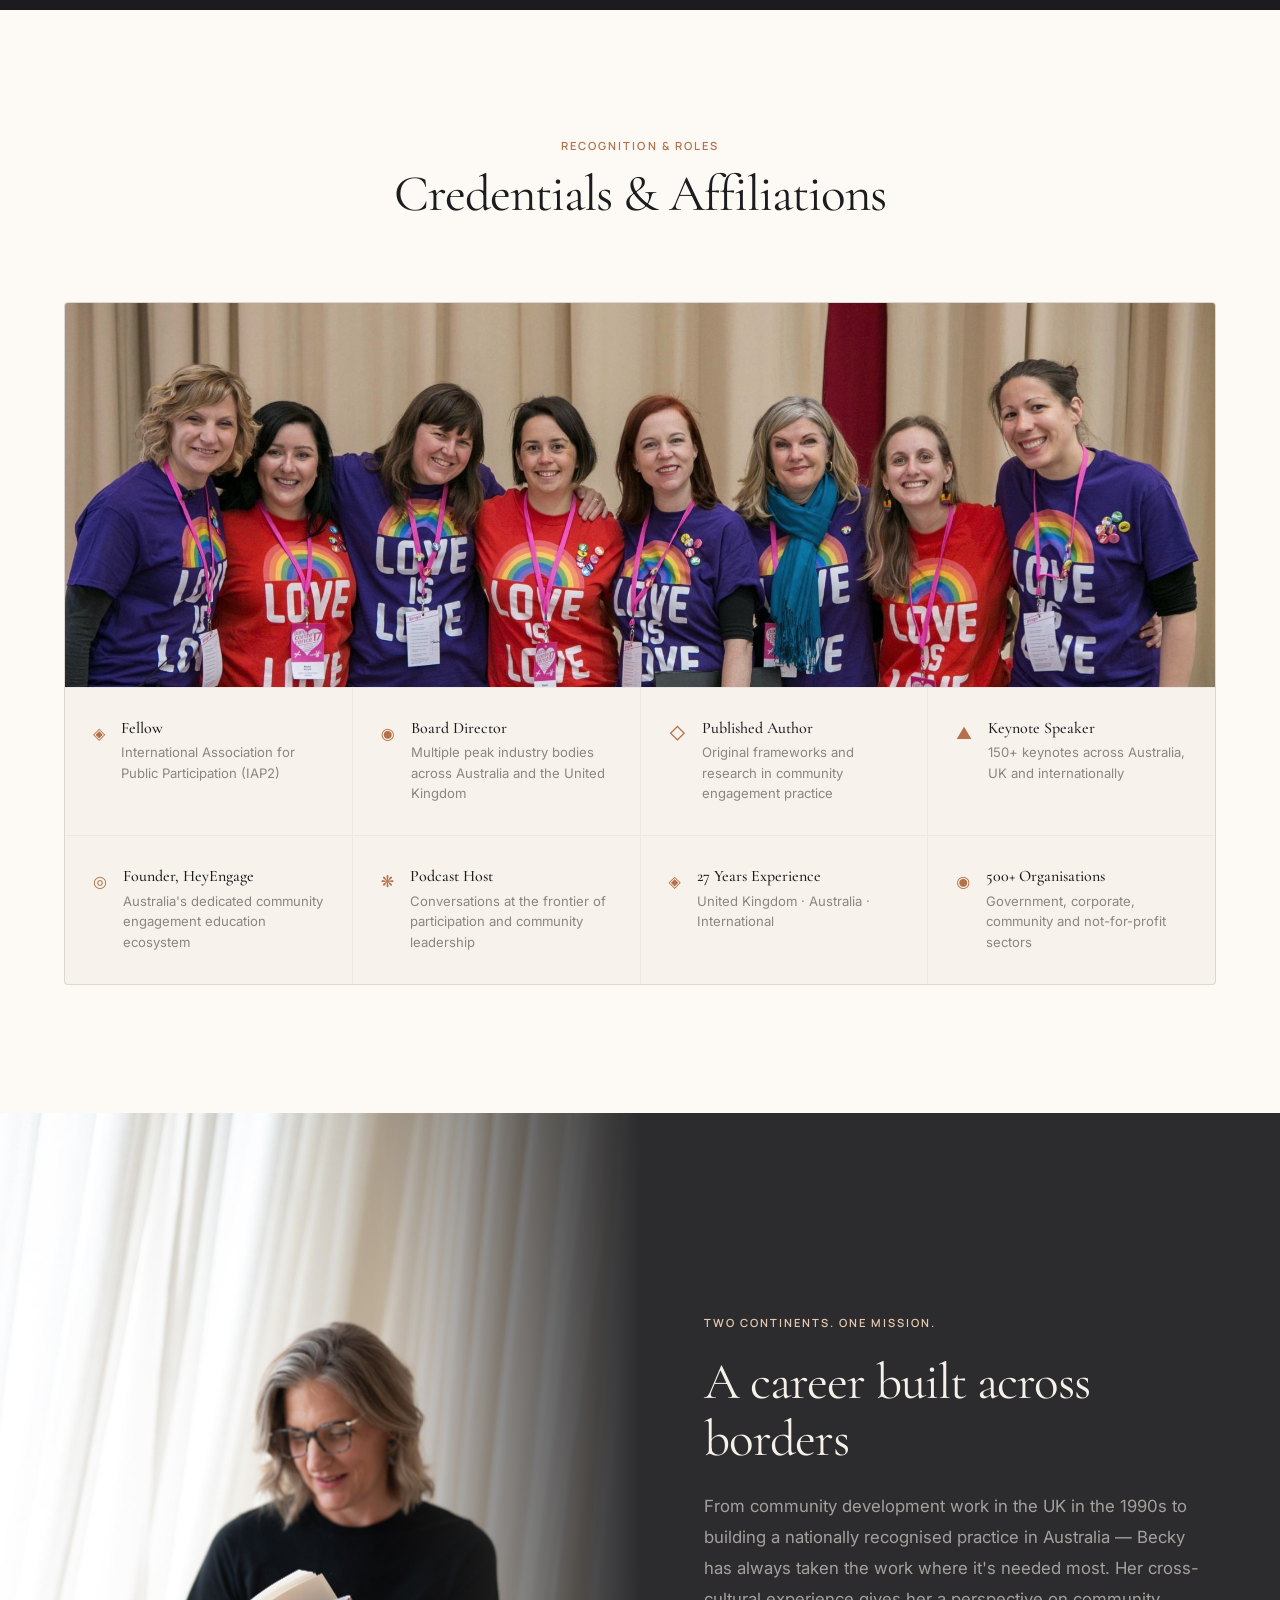
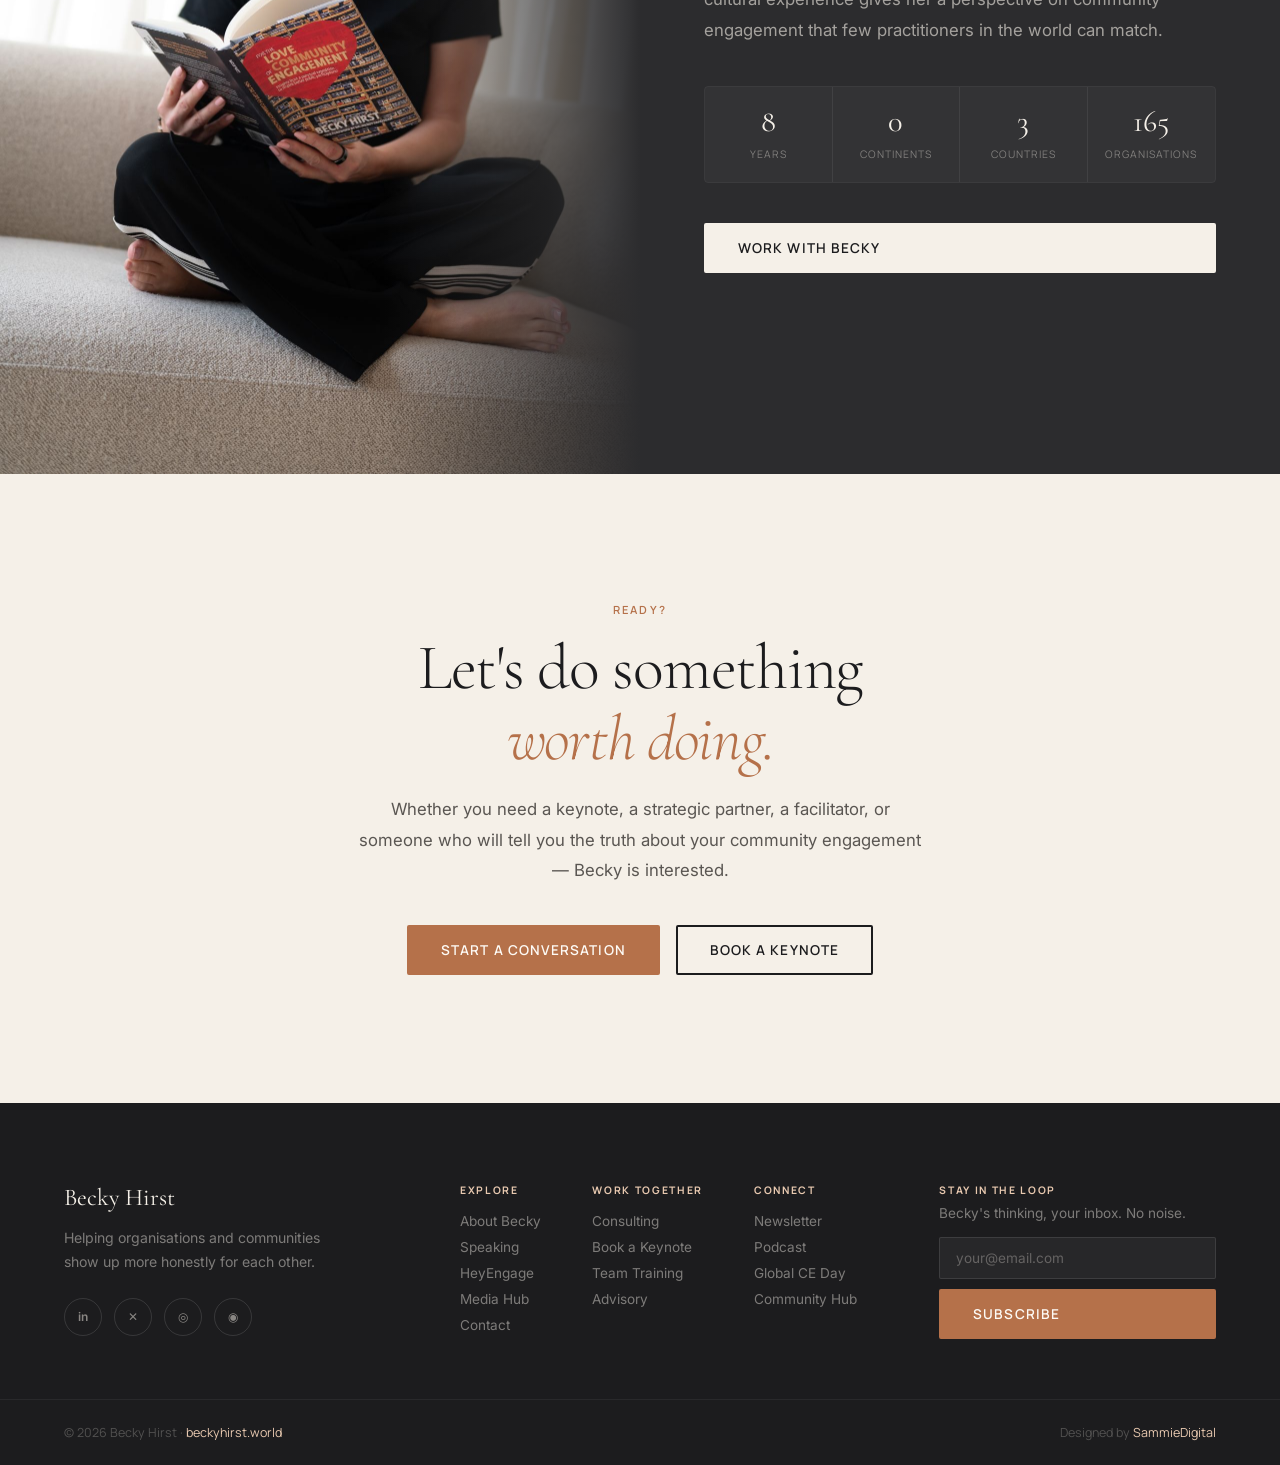
==== commit cd832821: "Add files via upload" ====
--- a/about.html
+++ b/about.html
@@ -285,7 +285,7 @@
       <div class="creds-grid">
 
         <div class="creds-portrait reveal-up">
-          <img src="images/avatar-4.jpg" alt="Becky Hirst" loading="lazy" />
+          <img src="images/credentials-group.jpg" alt="Becky Hirst with community" loading="lazy" />
         </div>
 
         <div class="cred-item reveal-up" data-delay="0">
--- a/styles.css
+++ b/styles.css
@@ -1884,14 +1884,14 @@
 .creds-portrait {
   grid-column: span 4;
   overflow: hidden;
-  aspect-ratio: 21/6;
+  aspect-ratio: 21/7;
 }
 .creds-portrait img {
   width: 100%;
   height: 100%;
   object-fit: cover;
-  object-position: center 25%;
-  filter: grayscale(20%);
+  object-position: center 30%;
+  filter: grayscale(10%);
   transition: filter 0.4s ease;
   display: block;
 }
@@ -1937,3 +1937,28 @@
   .creds-portrait { grid-column: span 1; aspect-ratio: 4/3; }
   .timeline-photo { max-width: 100%; }
 }
+
+/* Fix 2: CE Day inline tag (replaces face-blocking badge) */
+.community-ce-tag {
+  display: inline-flex;
+  align-items: center;
+  gap: 8px;
+  background: rgba(181,113,74,0.18);
+  border: 1px solid rgba(181,113,74,0.35);
+  border-radius: 100px;
+  padding: 6px 14px;
+  margin-bottom: 20px;
+  font-family: var(--font-ui);
+  font-size: 0.72rem;
+  color: var(--bronze-pale);
+  letter-spacing: 0.04em;
+}
+
+/* Fix 3: Transparent creds boxes so Becky's face shows through */
+.creds-portrait {
+  position: relative;
+}
+.cred-item {
+  background: rgba(249,245,238,0.82) !important;
+  backdrop-filter: blur(2px);
+}
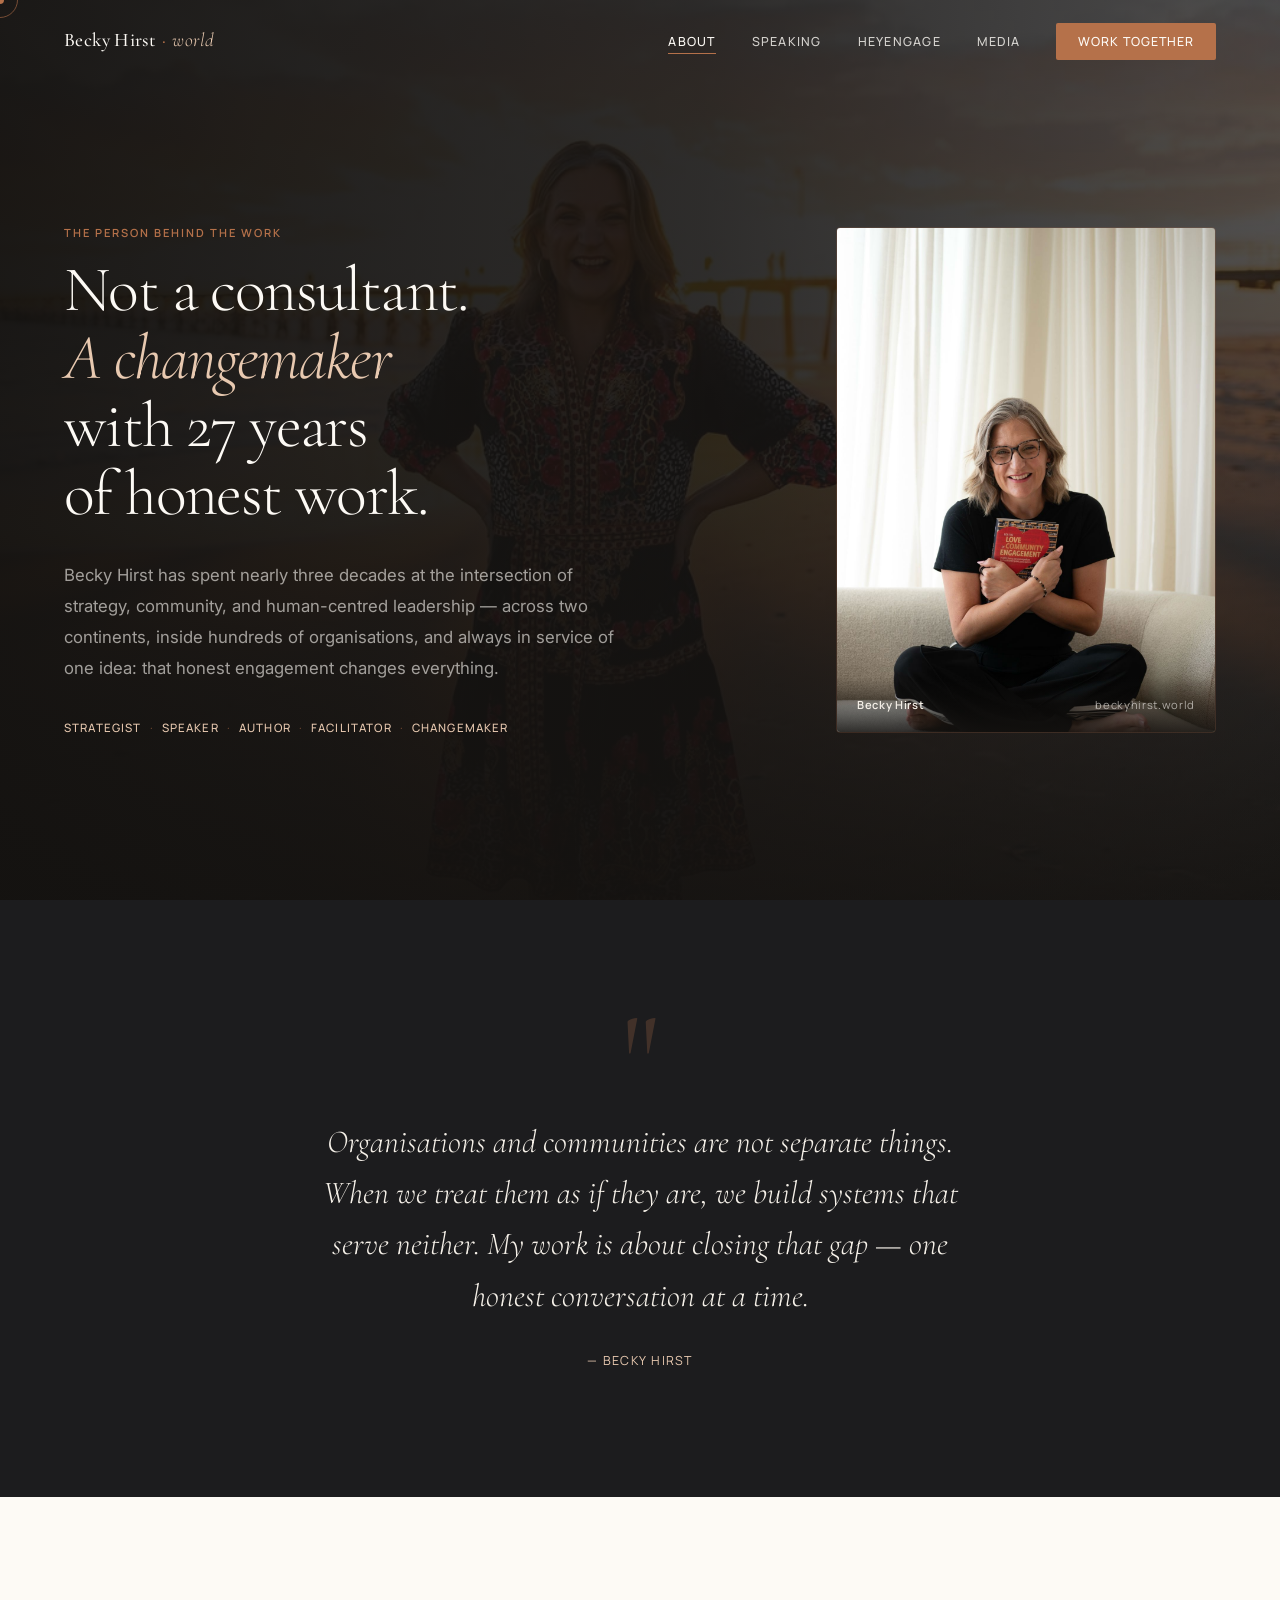
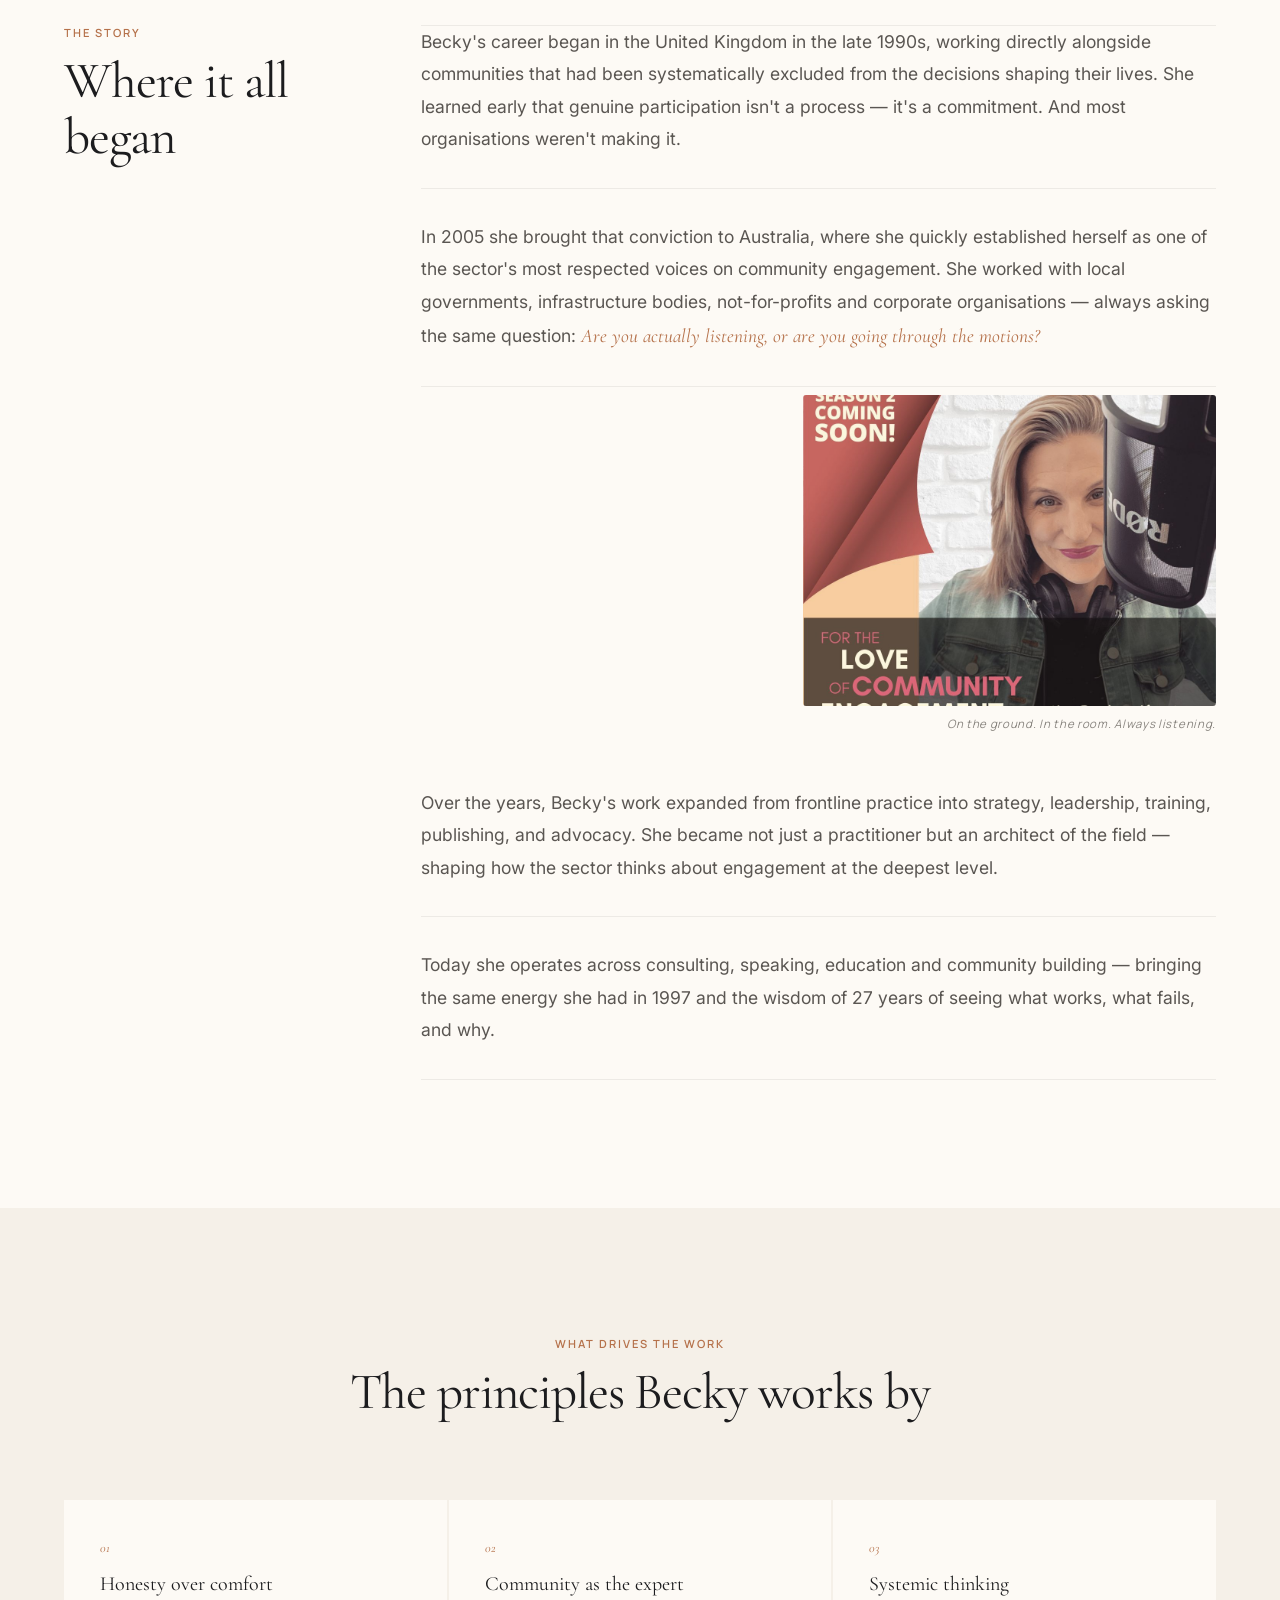
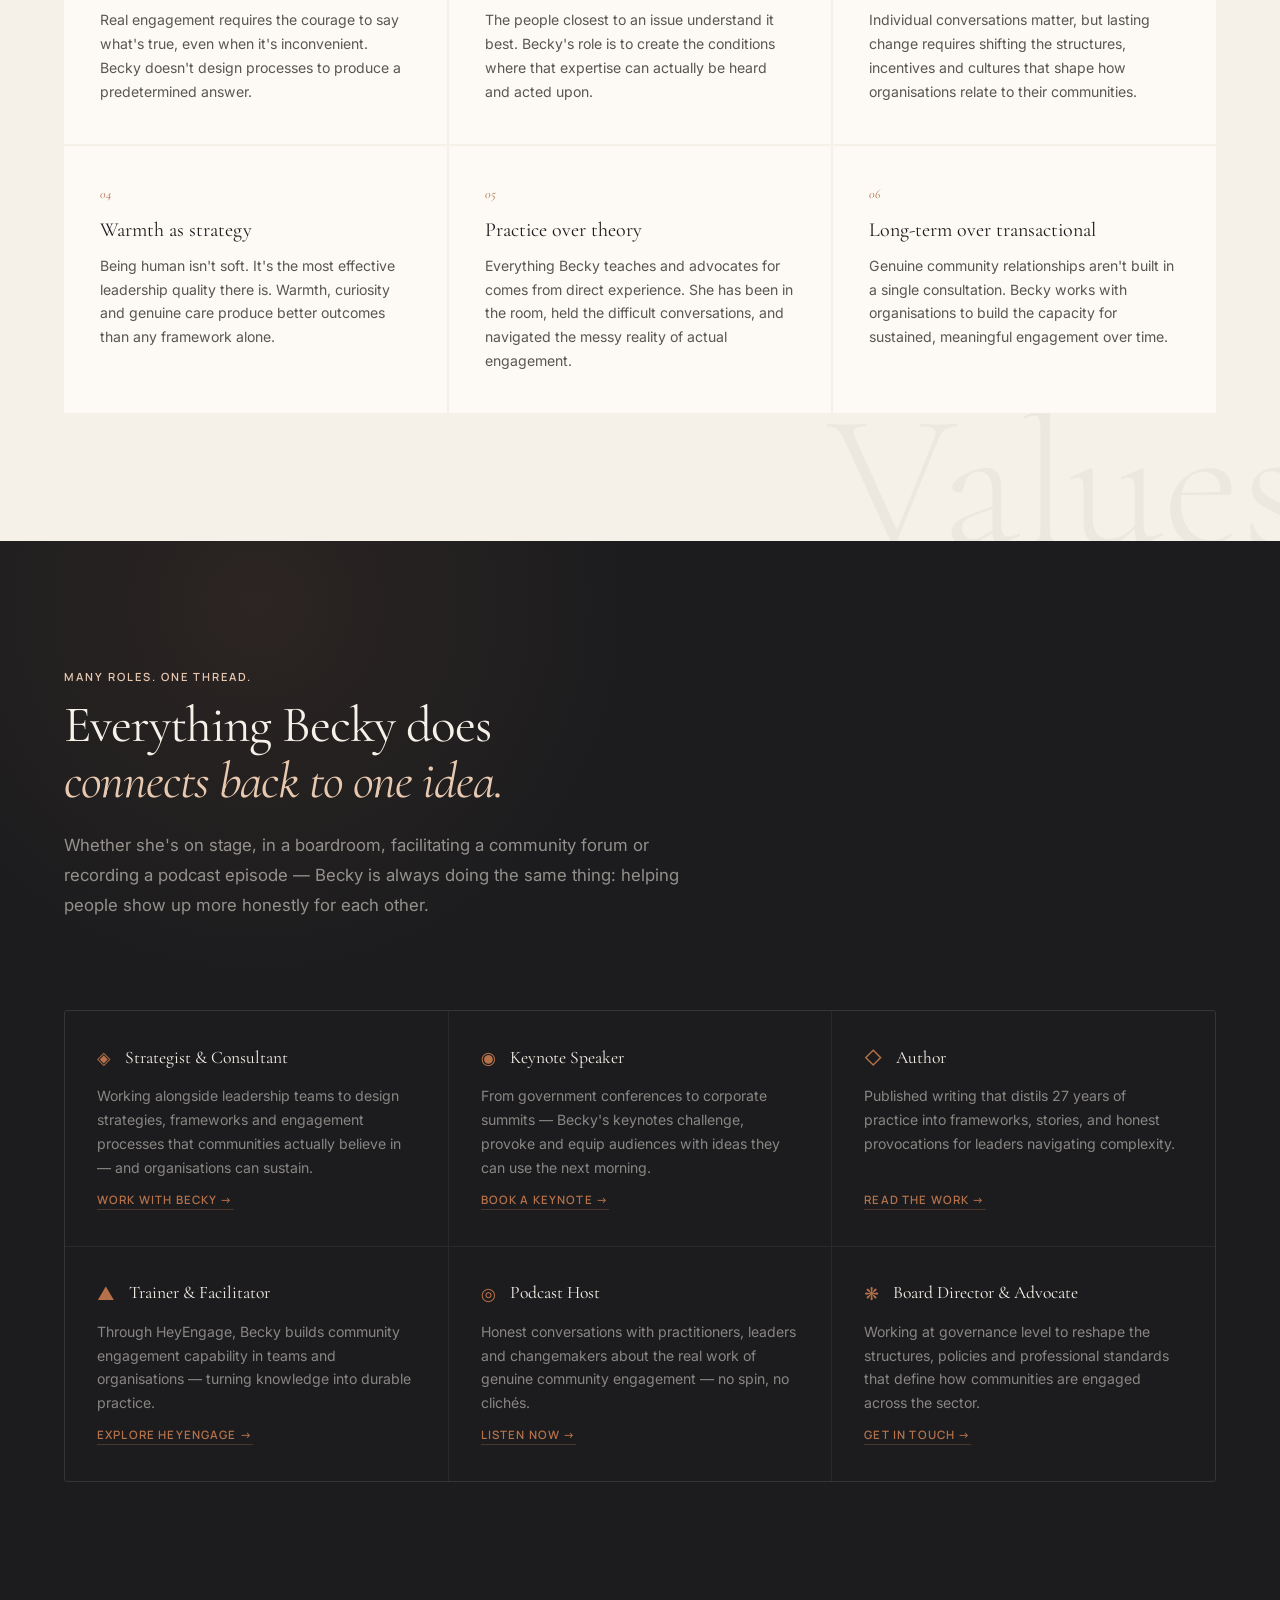
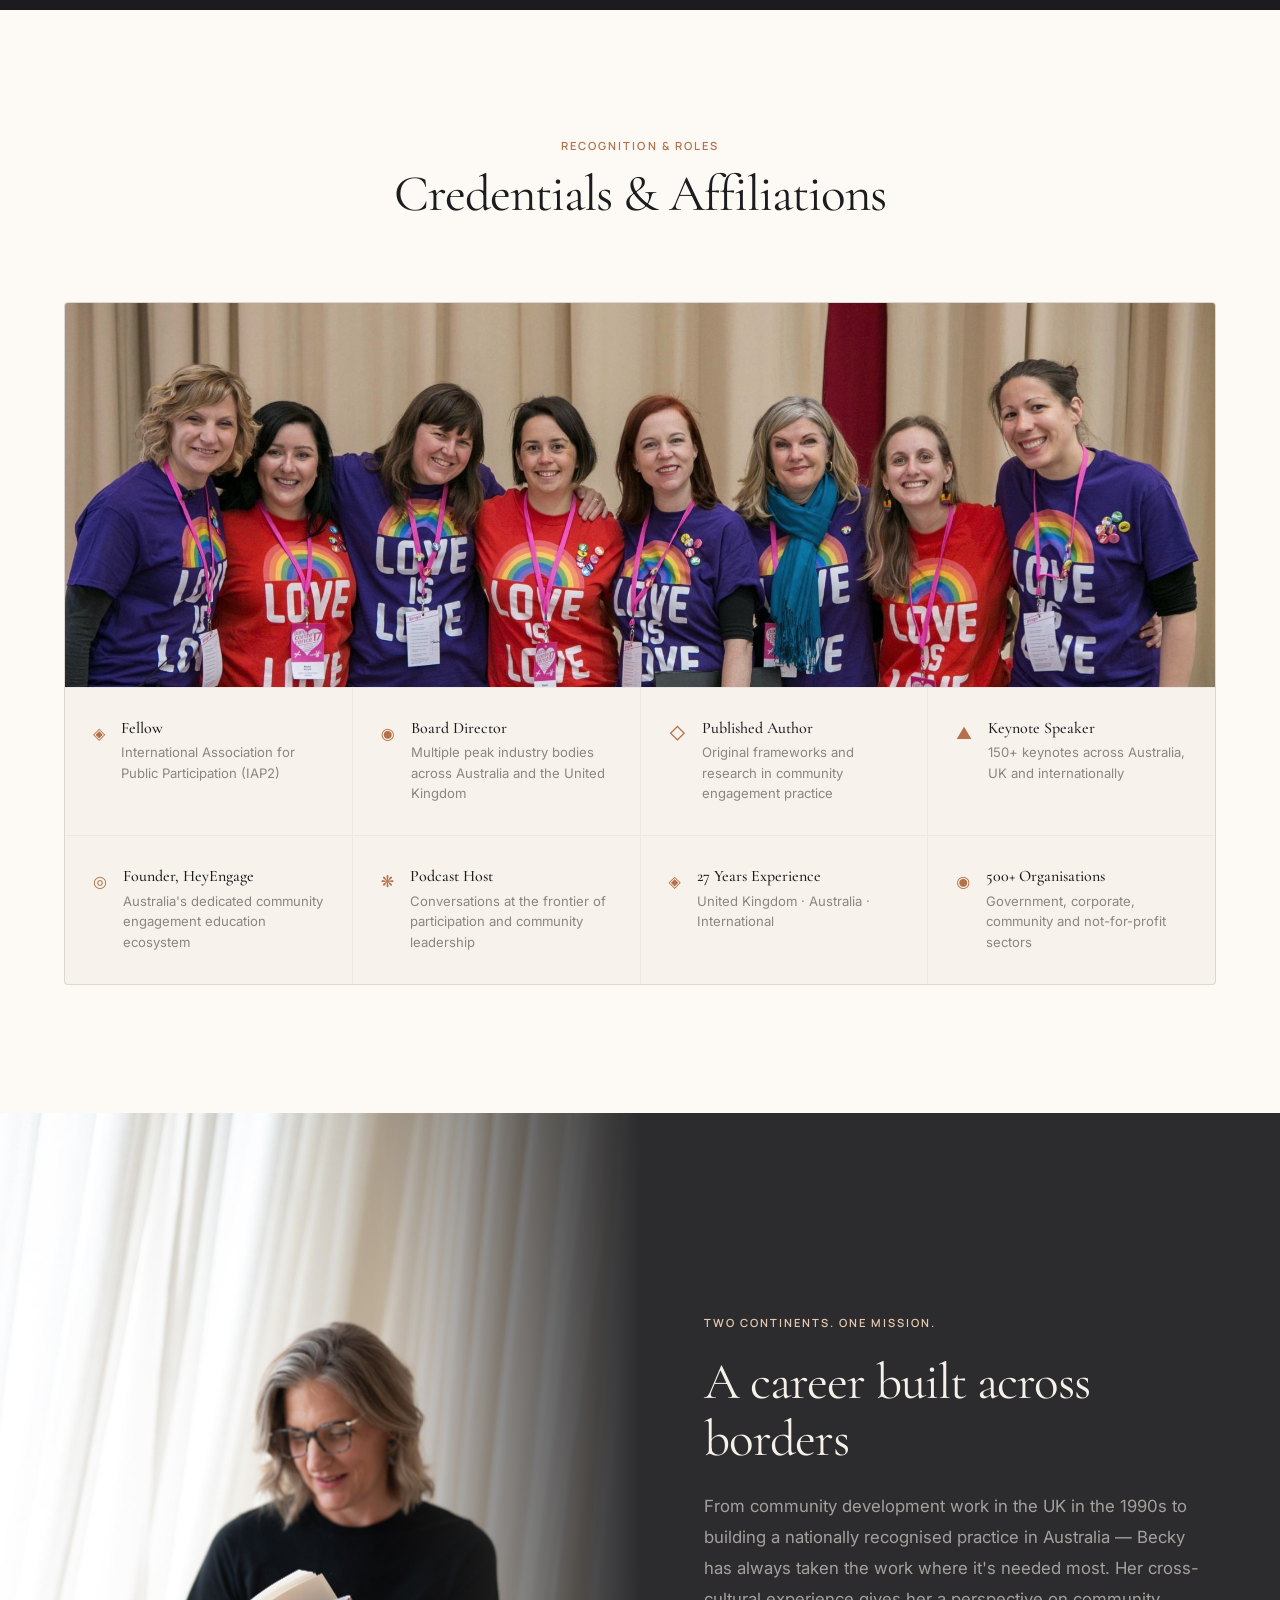
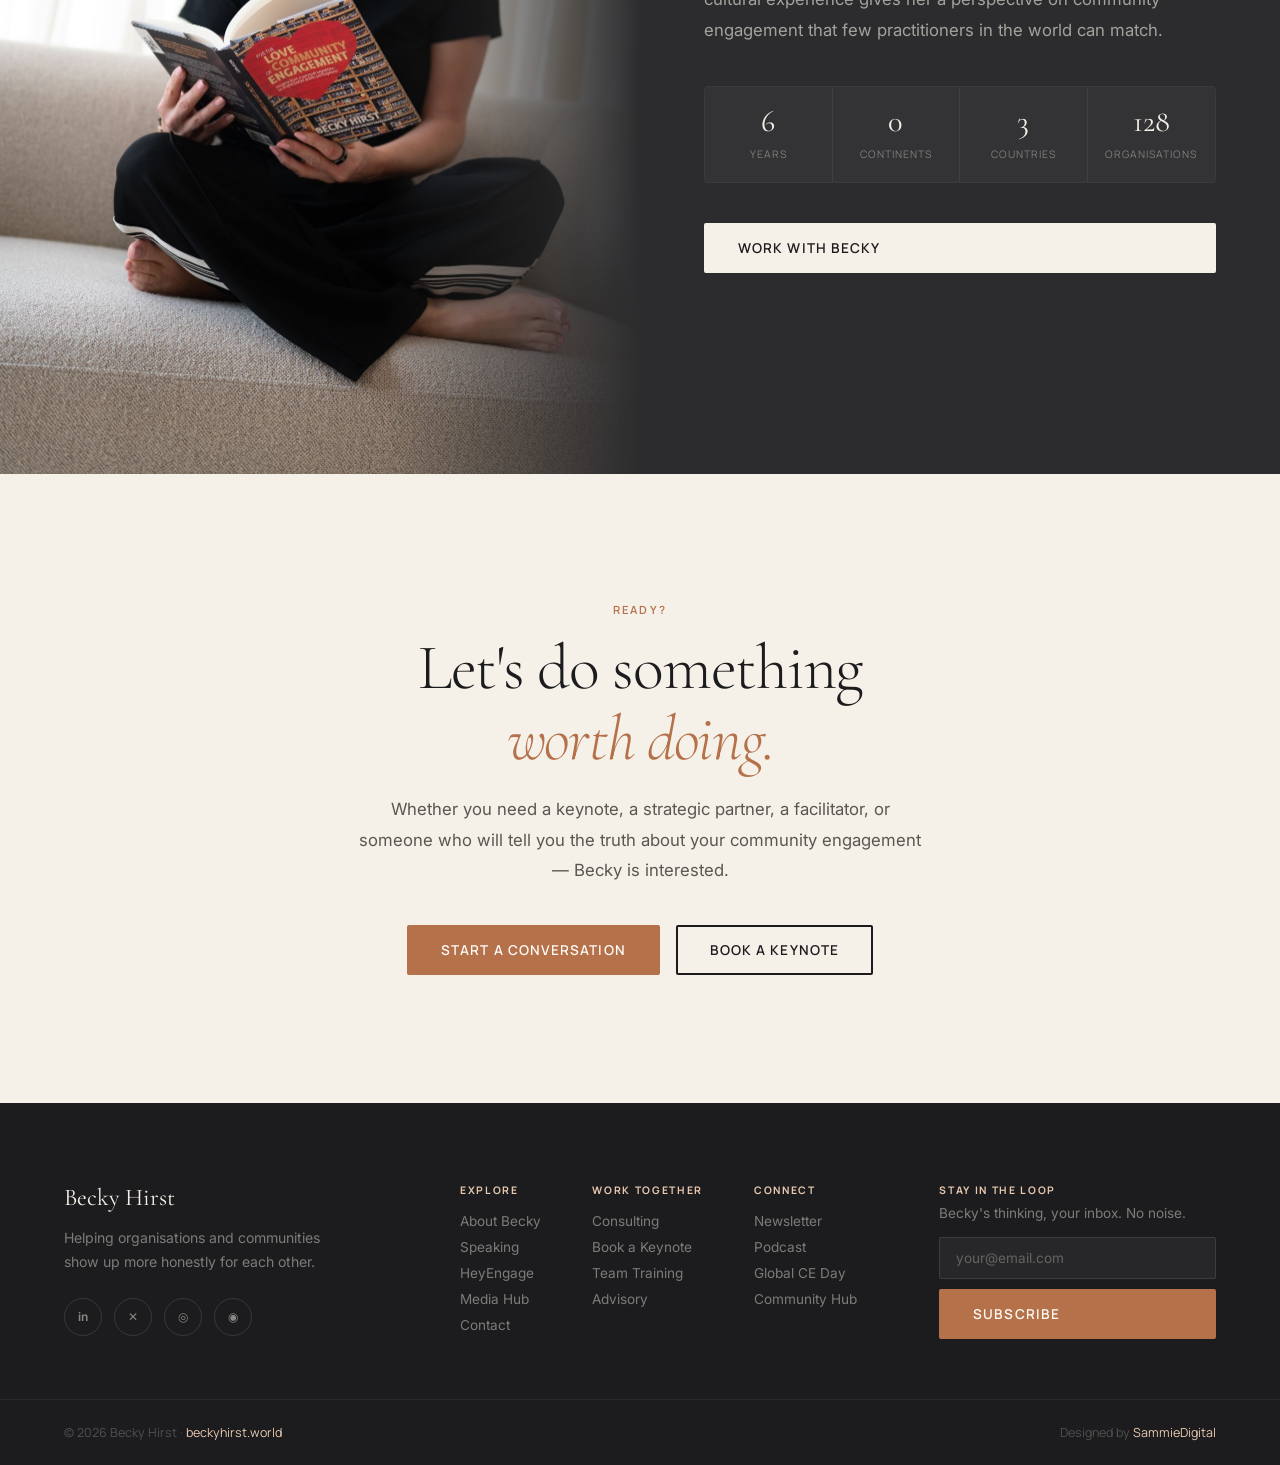
==== commit a5d8ba98: "Add files via upload" ====
--- a/about.html
+++ b/about.html
@@ -44,7 +44,7 @@
   <section class="about-hero">
     <div class="about-hero-bg">
       <img
-        src="images/hero-about.jpg"
+        src="images/hero-about-new.jpg"
         alt="Becky Hirst"
         class="about-hero-img"
         loading="eager"
--- a/styles.css
+++ b/styles.css
@@ -351,7 +351,7 @@
 .hero-image {
   width: 100%; height: 100%;
   object-fit: cover;
-  object-position: 60% 20%;
+  object-position: 50% 30%;
 }
 
 .hero-image-overlay {
